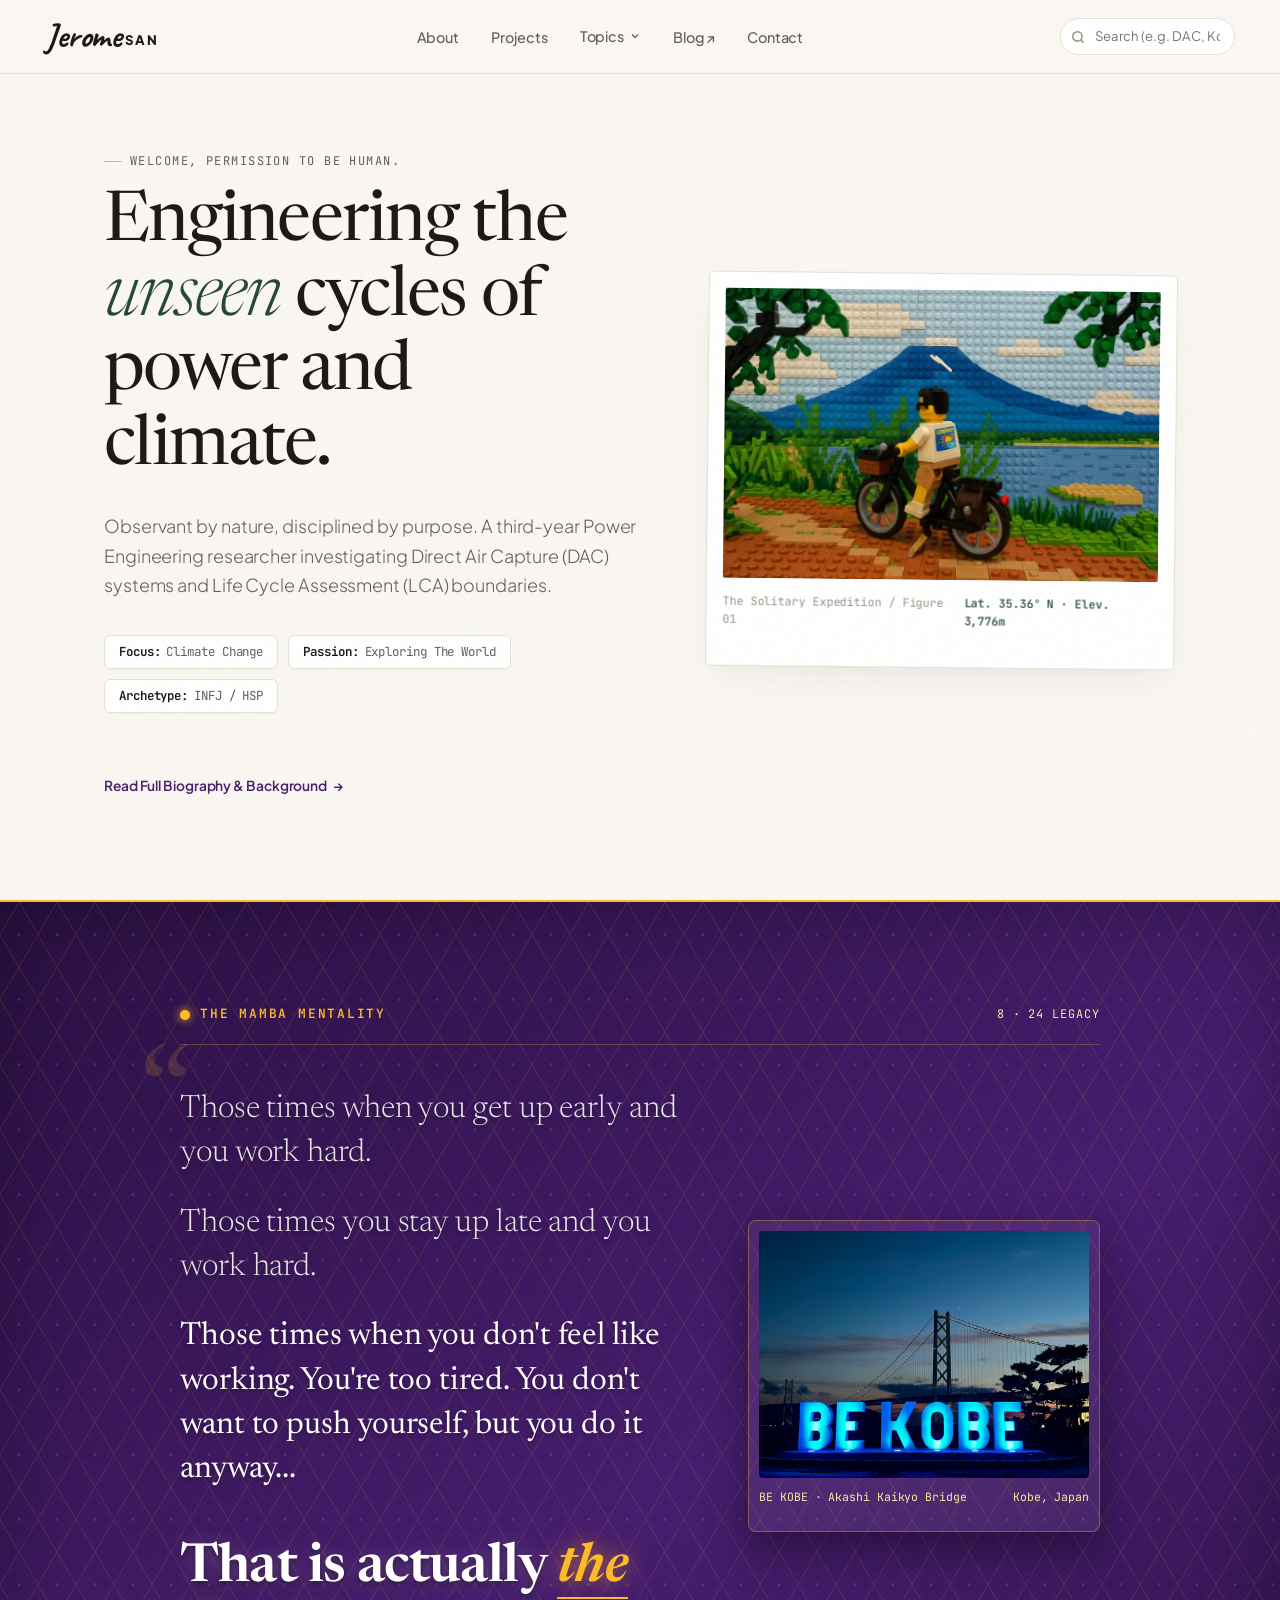
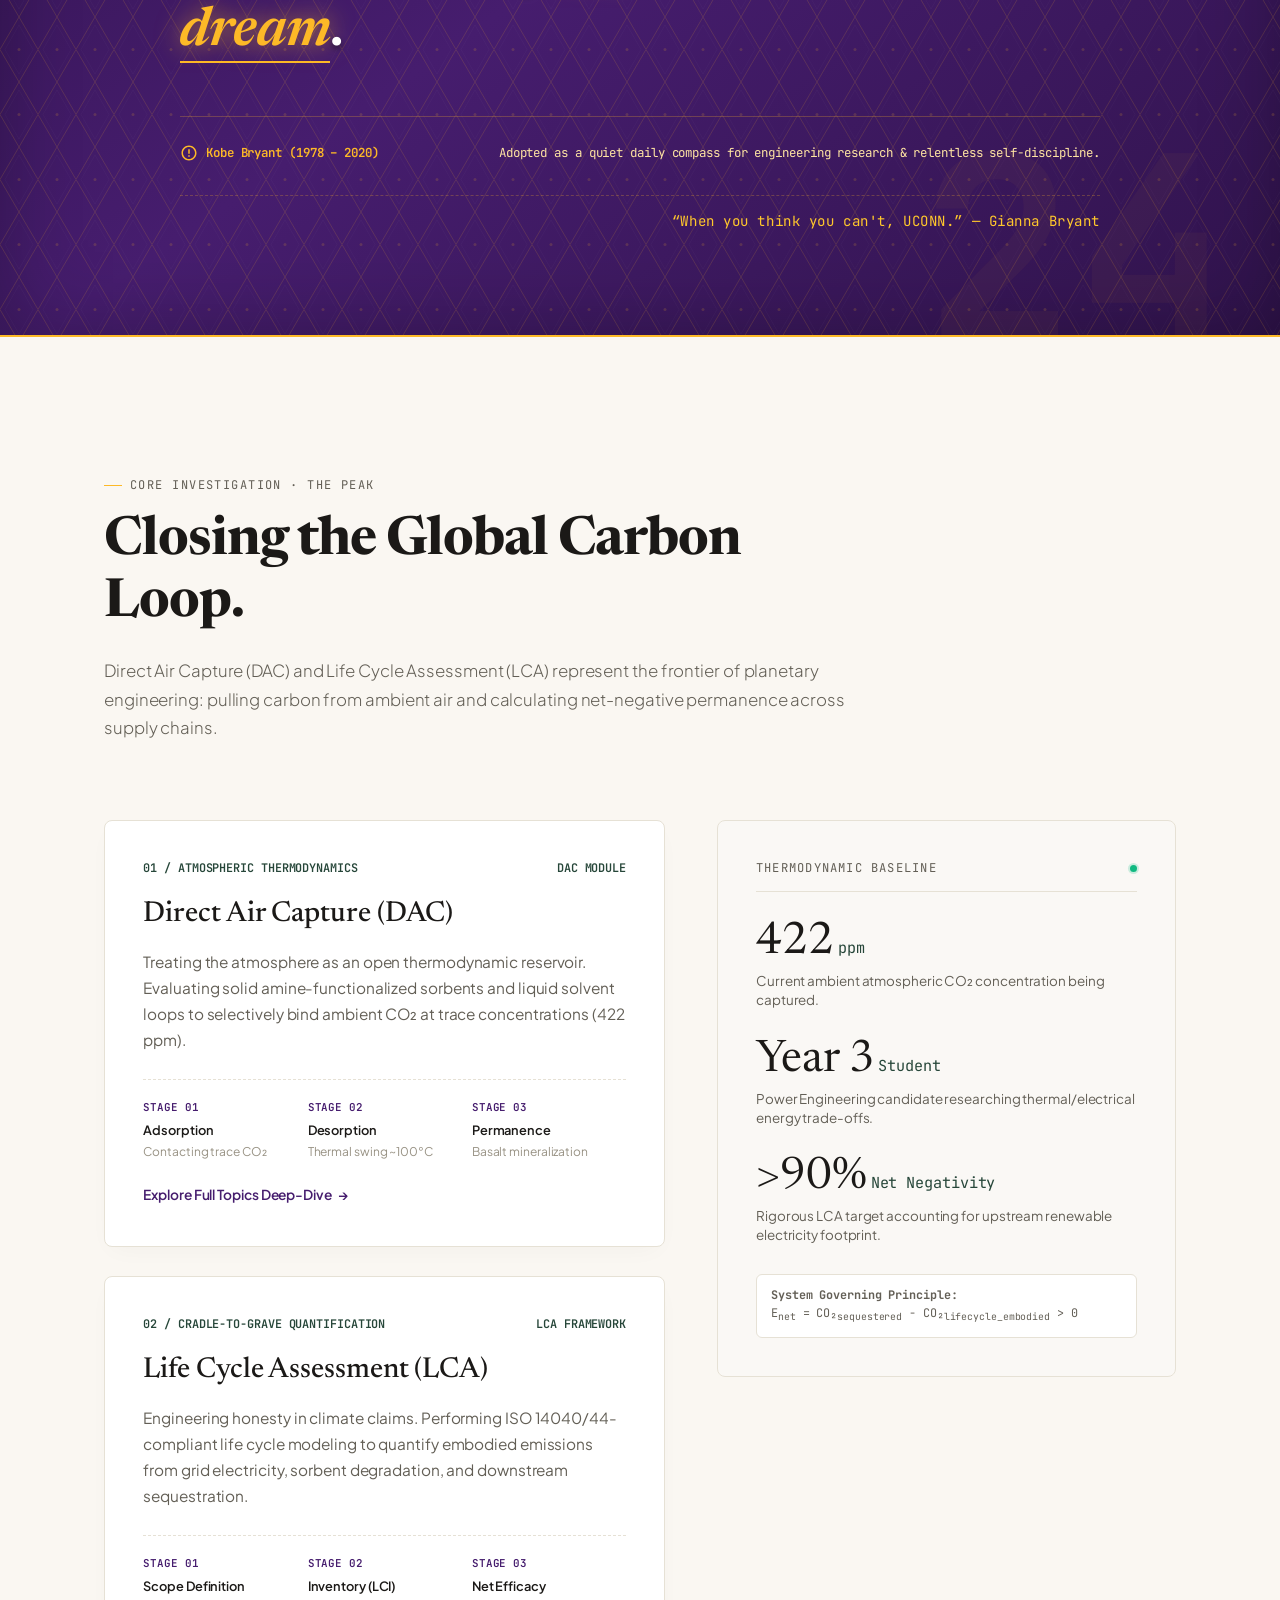
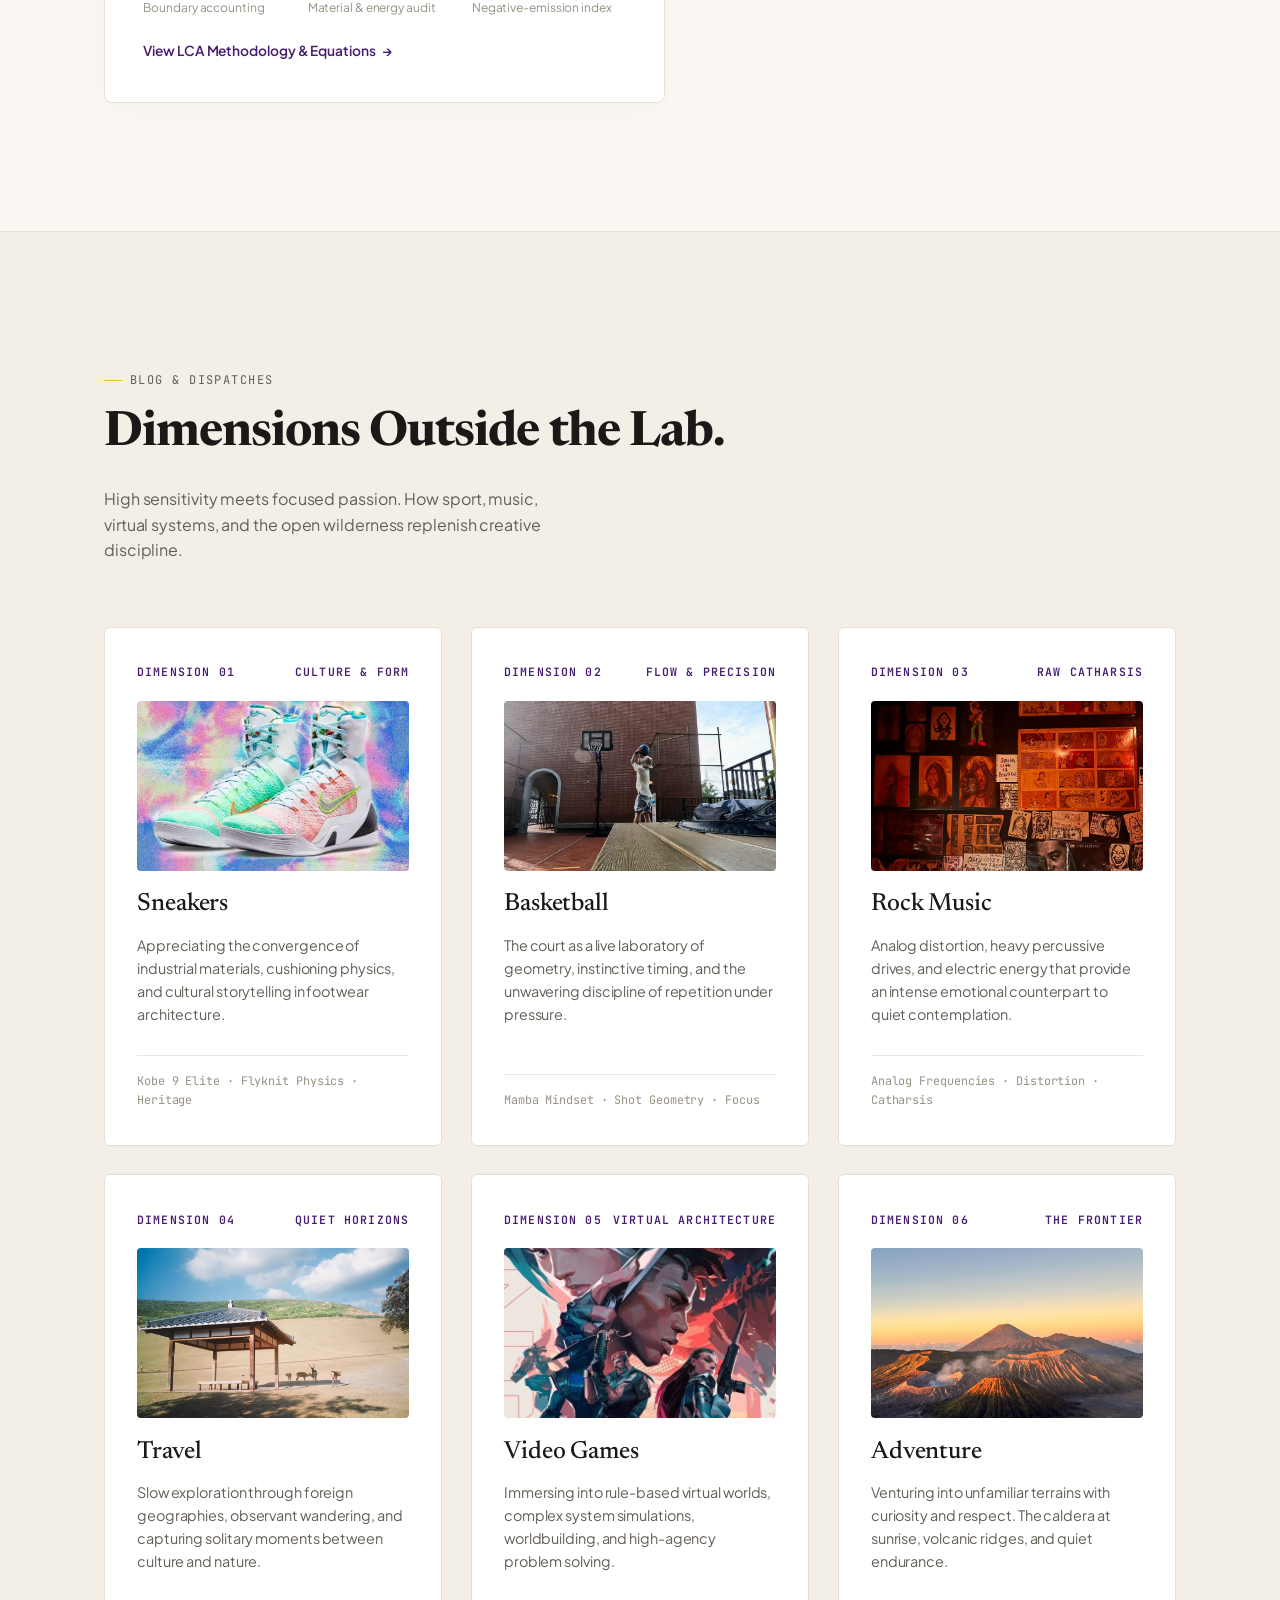
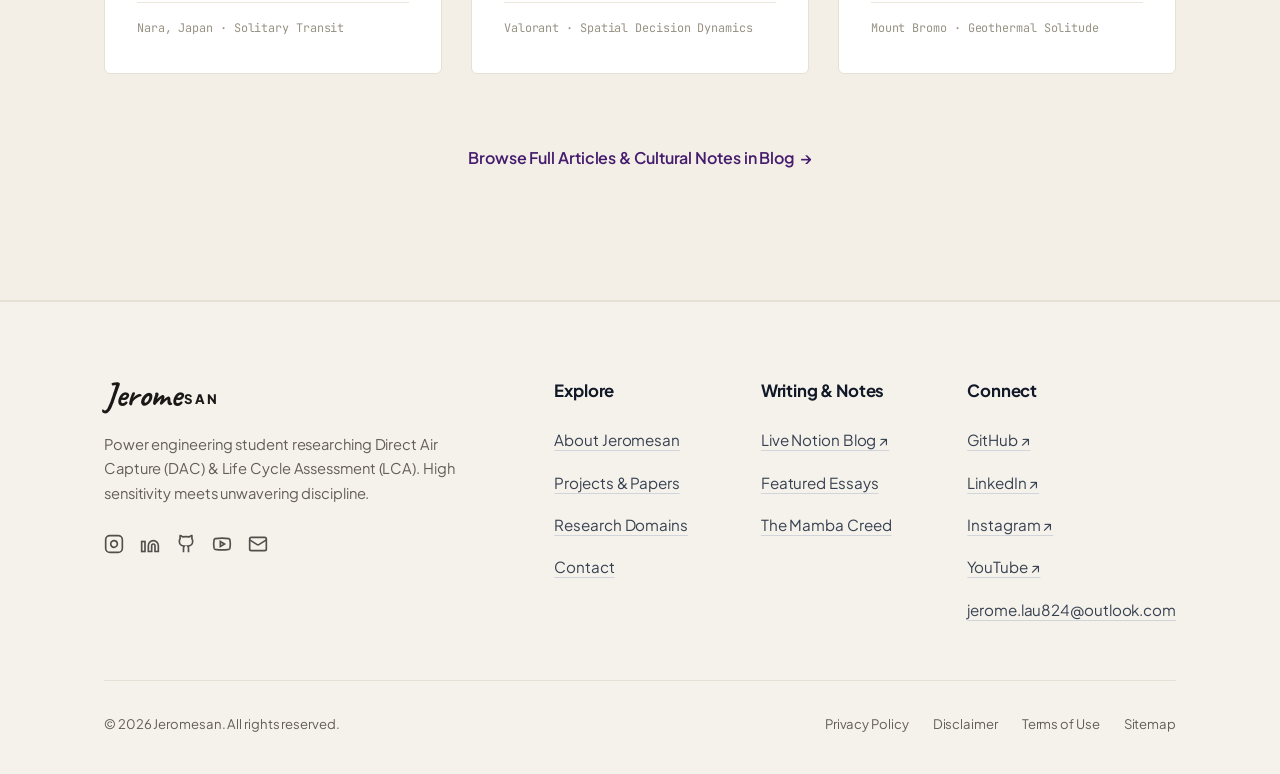
==== index.html @ 23a9925e "feat: redesign contact page with Bromo photo, yellow send button, official social icons, and topics " ====
<!doctype html>
<html lang="en">
<head>
  <meta charset="utf-8">
  <meta name="viewport" content="width=device-width, initial-scale=1, viewport-fit=cover">
  <title>Jeromesan · Engineering, Mindset & Horizons</title>
  <meta name="description" content="Personal monograph of Jeromesan: 3rd Power Engineering student researching Direct Air Capture (DAC) and Life Cycle Assessment (LCA). INFJ / HSP.">
  
  <!-- Typography: Newsreader (Editorial Serif), Plus Jakarta Sans, JetBrains Mono, and Caveat (Handwritten Signature) -->
  <link rel="preconnect" href="https://fonts.googleapis.com">
  <link rel="preconnect" href="https://fonts.gstatic.com" crossorigin>
  <link href="https://fonts.googleapis.com/css2?family=Caveat:wght@600;700&family=JetBrains+Mono:wght@400;500;600&family=Newsreader:ital,opsz,wght@0,6..72,300..700;1,6..72,300..500&family=Plus+Jakarta+Sans:wght@300;400;500;600;700&display=swap" rel="stylesheet">
  
  <link rel="stylesheet" href="scrollcraft.css?v=3">
  
  <style>
    :root {
      --sc-canvas: #FAF7F2;
      --sc-surface: #FFFFFF;
      --sc-surface-alt: #F3EFE6;
      --sc-surface-card: #FAF8F5;
      --sc-footer-bg: #F5F2EB;
      --sc-ink: #1B1917;
      --sc-ink-soft: #635F56;
      --sc-ink-faint: #989284;
      --sc-line: #E6E1D5;
      --sc-line-light: #ECE7DC;
      
      --sc-accent: #264639;       /* Deep evergreen (Clean energy & DAC) */
      --sc-accent-fuji: #274D6E;  /* Alpine indigo */
      
      /* Lakers & Mamba Palette */
      --lakers-purple-deep: #2A1042;
      --lakers-purple: #461D6E;
      --lakers-purple-light: #5A278C;
      --lakers-gold: #FDB927;
      --lakers-gold-bright: #FFC72C;
      --lakers-gold-soft: #FFE5A3;
      
      --sc-font-display: "Newsreader", Georgia, serif;
      --sc-font-text: "Plus Jakarta Sans", -apple-system, BlinkMacSystemFont, "Segoe UI", sans-serif;
      --sc-font-mono: "JetBrains Mono", monospace;
      --sc-font-sig: "Caveat", cursive;
    }

    * {
      box-sizing: border-box;
      margin: 0;
      padding: 0;
    }

    html {
      scroll-behavior: smooth;
    }

    body {
      background-color: var(--sc-canvas);
      color: var(--sc-ink);
      font-family: var(--sc-font-text);
      -webkit-font-smoothing: antialiased;
      line-height: 1.6;
      overflow-x: hidden;
    }

    ::selection {
      background-color: #EBD6CA;
      color: var(--sc-ink);
    }

    /* Grain Overlay */
    .editorial-grain {
      position: fixed;
      inset: 0;
      pointer-events: none;
      z-index: 99;
      opacity: 0.025;
      background-image: url("data:image/svg+xml,%3Csvg viewBox='0 0 200 200' xmlns='http://www.w3.org/2000/svg'%3E%3Cfilter id='noiseFilter'%3E%3CfeTurbulence type='fractalNoise' baseFrequency='0.8' numOctaves='3' stitchTiles='stitch'/%3E%3C/filter%3E%3Crect width='100%25' height='100%25' filter='url(%23noiseFilter)'/%3E%3C/svg%3E");
    }

    /* Progress indicator */
    [data-sc-progress] {
      position: fixed;
      top: 0;
      left: 0;
      height: 3px;
      background: var(--lakers-gold);
      z-index: 1000;
      width: 0%;
      transition: width 0.05s ease-out;
    }

    /* =========================================================================
       TOP NAVIGATION BAR
       - Left: Handwritten Signature Brand Mark -> Jumps to index.html (Home)
       - Center: Links to SUBPAGES (About, Topics, Blog, Connect)
       - Right: Search Box + Direct Connect Button
       ========================================================================= */
    .site-nav {
      position: fixed;
      top: 0;
      left: 0;
      right: 0;
      height: 74px;
      display: flex;
      align-items: center;
      justify-content: space-between;
      padding: 0 clamp(1.2rem, 3.5vw, 3.5rem);
      z-index: 900;
      backdrop-filter: blur(14px);
      -webkit-backdrop-filter: blur(14px);
      background: rgba(250, 247, 242, 0.90);
      border-bottom: 1px solid var(--sc-line);
      gap: 1.5rem;
    }

    /* Signature Style Brand Logo (Mel Robbins Inspired) */
    .brand-signature-mark {
      display: flex;
      align-items: baseline;
      gap: 4px;
      text-decoration: none;
      color: var(--sc-ink);
      transition: opacity 0.2s ease;
      flex-shrink: 0;
    }

    .brand-signature-mark:hover {
      opacity: 0.8;
    }

    .sig-script {
      font-family: var(--sc-font-sig);
      font-size: 2.15rem;
      font-weight: 700;
      line-height: 1;
      color: var(--sc-ink);
    }

    .sig-sans {
      font-family: var(--sc-font-text);
      font-size: 0.82rem;
      font-weight: 800;
      letter-spacing: 0.16em;
      color: var(--sc-ink);
      text-transform: uppercase;
      position: relative;
      top: -2px;
    }

    .nav-center-menu {
      display: flex;
      align-items: center;
      gap: clamp(1.2rem, 2.2vw, 2.5rem);
      list-style: none;
    }

    .nav-link {
      font-size: 0.9rem;
      font-weight: 500;
      color: var(--sc-ink-soft);
      text-decoration: none;
      position: relative;
      padding: 6px 2px;
      transition: color 0.2s ease;
    }

    .nav-link:hover,
    .nav-link.active {
      color: var(--sc-ink);
    }

    .nav-link::after {
      content: "";
      position: absolute;
      bottom: 0;
      left: 0;
      width: 0;
      height: 2px;
      background: var(--lakers-gold);
      transition: width 0.25s ease;
    }

    .nav-link:hover::after,
    .nav-link.active::after {
      width: 100%;
    }

    .nav-right-tools {
      display: flex;
      align-items: center;
      gap: 14px;
      flex-shrink: 0;
    }

    /* Search Box in Navbar */
    .nav-search-wrap {
      position: relative;
      display: flex;
      align-items: center;
    }

    .nav-search-input {
      background: var(--sc-surface);
      border: 1px solid var(--sc-line);
      border-radius: 99px;
      padding: 7px 14px 7px 34px;
      font-size: 0.82rem;
      color: var(--sc-ink);
      font-family: inherit;
      outline: none;
      width: 175px;
      transition: all 0.25s ease;
    }

    .nav-search-input:focus {
      width: 230px;
      border-color: var(--lakers-purple);
      box-shadow: 0 0 0 3px rgba(70, 29, 110, 0.08);
    }

    .nav-search-icon {
      position: absolute;
      left: 11px;
      width: 14px;
      height: 14px;
      color: var(--sc-ink-faint);
      pointer-events: none;
    }

    .nav-cta-btn {
      font-size: 0.82rem;
      font-weight: 600;
      color: var(--lakers-purple);
      text-decoration: none;
      padding: 7px 18px;
      background: rgba(70, 29, 110, 0.06);
      border: 1px solid rgba(70, 29, 110, 0.2);
      border-radius: 99px;
      transition: all 0.2s ease;
    }

    .nav-cta-btn:hover {
      background: var(--lakers-purple);
      color: var(--lakers-gold);
    }

    /* General Layout */
    .container {
      max-width: 1200px;
      margin: 0 auto;
      padding: 0 clamp(1.5rem, 5vw, 4rem);
    }

    .editorial-kicker {
      font-family: var(--sc-font-mono);
      font-size: 0.75rem;
      text-transform: uppercase;
      letter-spacing: 0.12em;
      color: var(--sc-ink-soft);
      margin-bottom: 1rem;
      display: inline-flex;
      align-items: center;
      gap: 8px;
    }

    .editorial-kicker::before {
      content: "";
      width: 18px;
      height: 1px;
      background: var(--lakers-gold);
    }

    /* =========================================================================
       ACT 1: HERO
       ========================================================================= */
    .hero-section {
      min-height: 100vh;
      padding-top: 130px;
      padding-bottom: 90px;
      display: flex;
      flex-direction: column;
      justify-content: center;
      position: relative;
      background: var(--sc-canvas);
    }

    .hero-grid {
      display: grid;
      grid-template-columns: 1.15fr 1fr;
      gap: clamp(2rem, 5vw, 5rem);
      align-items: center;
    }

    .hero-title {
      font-family: var(--sc-font-display);
      font-size: clamp(2.8rem, 5.4vw, 4.8rem);
      line-height: 1.08;
      font-weight: 400;
      color: var(--sc-ink);
      letter-spacing: -0.025em;
      margin-bottom: 1.6rem;
    }

    .hero-title em {
      font-style: italic;
      color: var(--sc-accent);
      font-weight: 300;
    }

    .hero-lead {
      font-size: clamp(1.05rem, 1.4vw, 1.25rem);
      color: var(--sc-ink-soft);
      font-weight: 300;
      line-height: 1.65;
      max-width: 540px;
      margin-bottom: 2.2rem;
    }

    .hero-badges {
      display: flex;
      flex-wrap: wrap;
      gap: 10px;
      margin-bottom: 2.5rem;
    }

    .hero-badge {
      display: inline-flex;
      align-items: center;
      gap: 6px;
      padding: 6px 14px;
      background: var(--sc-surface);
      border: 1px solid var(--sc-line);
      border-radius: 6px;
      font-family: var(--sc-font-mono);
      font-size: 0.78rem;
      color: var(--sc-ink-soft);
      box-shadow: 0 1px 3px rgba(0,0,0,0.03);
    }

    .hero-badge b {
      color: var(--sc-ink);
      font-weight: 600;
    }

    /* Lego Visual Frame */
    .hero-visual-frame {
      position: relative;
      background: var(--sc-surface);
      padding: 16px 16px 36px 16px;
      border-radius: 4px;
      border: 1px solid var(--sc-line);
      box-shadow: 0 16px 38px -12px rgba(40, 36, 30, 0.08), 0 3px 8px rgba(0,0,0,0.02);
      transform: rotate(0.6deg);
      transition: transform 0.4s cubic-bezier(0.16, 1, 0.3, 1);
    }

    .hero-visual-frame:hover {
      transform: rotate(0deg) scale(1.01);
    }

    .hero-image-wrap {
      position: relative;
      overflow: hidden;
      border-radius: 2px;
      aspect-ratio: 3/2;
      background: var(--sc-surface-alt);
    }

    .hero-image-wrap img {
      width: 100%;
      height: 100%;
      object-fit: cover;
      display: block;
      transition: transform 0.6s cubic-bezier(0.16, 1, 0.3, 1);
    }

    .hero-caption {
      margin-top: 14px;
      display: flex;
      justify-content: space-between;
      align-items: center;
      font-family: var(--sc-font-mono);
      font-size: 0.72rem;
      color: var(--sc-ink-faint);
    }

    .hero-caption span:last-child {
      color: var(--sc-accent);
      font-weight: 500;
    }

    /* =========================================================================
       ACT 2: THE CREED (LAKERS PURPLE & GOLD + MAMBA SNAKE SCALES)
       ========================================================================= */
    .creed-act {
      position: relative;
      background: linear-gradient(145deg, #2A1042 0%, #461D6E 55%, #30134C 100%);
      color: #FFFFFF;
      padding: clamp(5.5rem, 8vw, 8rem) 0;
      border-top: 2px solid var(--lakers-gold);
      border-bottom: 2px solid var(--lakers-gold);
      overflow: hidden;
      box-shadow: inset 0 0 80px rgba(0, 0, 0, 0.25);
    }

    .mamba-scales-overlay {
      position: absolute;
      inset: 0;
      pointer-events: none;
      z-index: 1;
      opacity: 0.16;
      background-size: 38px 65px;
      background-image: url("data:image/svg+xml,%3Csvg xmlns='http://www.w3.org/2000/svg' width='38' height='65' viewBox='0 0 38 65'%3E%3Cpath d='M19 0 L38 32.5 L19 65 L0 32.5 Z' fill='none' stroke='%23FDB927' stroke-width='0.9'/%3E%3Cpath d='M19 8 L33 32.5 L19 57 L5 32.5 Z' fill='none' stroke='%23FFFFFF' stroke-width='0.4' stroke-opacity='0.4'/%3E%3Ccircle cx='19' cy='32.5' r='1.5' fill='%23FDB927'/%3E%3C/svg%3E");
    }

    .mamba-watermark {
      position: absolute;
      right: 4%;
      bottom: -4%;
      font-family: var(--sc-font-mono);
      font-weight: 700;
      font-size: clamp(8rem, 20vw, 18rem);
      line-height: 1;
      color: rgba(253, 185, 39, 0.04);
      user-select: none;
      pointer-events: none;
      z-index: 1;
    }

    .creed-stage-inner {
      position: relative;
      z-index: 2;
      max-width: 920px;
      margin: 0 auto;
    }

    .creed-header-bar {
      display: flex;
      justify-content: space-between;
      align-items: center;
      margin-bottom: 2.6rem;
      padding-bottom: 1.2rem;
      border-bottom: 1px solid rgba(253, 185, 39, 0.25);
    }

    .creed-badge-lakers {
      display: inline-flex;
      align-items: center;
      gap: 10px;
      font-family: var(--sc-font-mono);
      font-size: 0.8rem;
      font-weight: 600;
      color: var(--lakers-gold);
      letter-spacing: 0.14em;
      text-transform: uppercase;
    }

    .creed-badge-lakers::before {
      content: "";
      width: 10px;
      height: 10px;
      border-radius: 50%;
      background: var(--lakers-gold);
      box-shadow: 0 0 10px var(--lakers-gold);
    }

    .creed-mamba-spec {
      font-family: var(--sc-font-mono);
      font-size: 0.74rem;
      color: var(--lakers-gold-soft);
      letter-spacing: 0.08em;
    }

    .creed-quote-box {
      display: flex;
      flex-direction: column;
      gap: 1.6rem;
      position: relative;
    }

    .creed-quote-box::before {
      content: "“";
      position: absolute;
      top: -45px;
      left: -40px;
      font-family: var(--sc-font-display);
      font-size: 8rem;
      line-height: 1;
      color: rgba(253, 185, 39, 0.15);
      pointer-events: none;
    }

    .creed-text-line {
      font-family: var(--sc-font-display);
      font-size: clamp(1.4rem, 2.5vw, 2.2rem);
      line-height: 1.38;
      font-weight: 300;
      color: rgba(255, 255, 255, 0.88);
      text-shadow: 0 2px 4px rgba(0, 0, 0, 0.3);
      position: relative;
    }

    .creed-text-line.emphasis {
      color: #FFFFFF;
      font-weight: 400;
    }

    .creed-text-line.punchline-gold {
      font-size: clamp(2.2rem, 4.2vw, 3.6rem);
      font-weight: 600;
      color: #FFFFFF;
      margin-top: 1.2rem;
      letter-spacing: -0.015em;
      line-height: 1.2;
      text-shadow: 0 0 20px rgba(255, 255, 255, 0.2), 0 3px 6px rgba(0,0,0,0.5);
    }

    .creed-text-line.punchline-gold em {
      font-style: italic;
      color: var(--lakers-gold);
      border-bottom: 2px solid var(--lakers-gold);
      padding-bottom: 2px;
      text-shadow: 0 0 24px rgba(253, 185, 39, 0.6);
    }

    .creed-footer-tribute {
      margin-top: 3.2rem;
      padding-top: 1.6rem;
      border-top: 1px solid rgba(253, 185, 39, 0.25);
      display: flex;
      justify-content: space-between;
      flex-wrap: wrap;
      align-items: center;
      gap: 1rem;
      font-family: var(--sc-font-mono);
      font-size: 0.78rem;
    }

    .tribute-author {
      color: var(--lakers-gold);
      font-weight: 600;
      display: flex;
      align-items: center;
      gap: 8px;
    }

    .tribute-subtext {
      color: var(--lakers-gold-soft);
      font-weight: 400;
    }

    /* =========================================================================
       ACT 3: THE PEAK · TOPICS (Direct Air Capture & Life Cycle Assessment)
       ========================================================================= */
    .peak-section {
      padding: clamp(6rem, 10vw, 9.5rem) 0;
      background: var(--sc-canvas);
      position: relative;
    }

    .peak-header {
      max-width: 780px;
      margin-bottom: clamp(3.5rem, 6vw, 5.5rem);
    }

    .peak-title {
      font-family: var(--sc-font-display);
      font-size: clamp(2.4rem, 4.2vw, 3.6rem);
      line-height: 1.15;
      letter-spacing: -0.02em;
      margin-bottom: 1.4rem;
      color: var(--sc-ink);
    }

    .peak-desc {
      font-size: clamp(1.05rem, 1.3vw, 1.2rem);
      color: var(--sc-ink-soft);
      font-weight: 300;
      line-height: 1.7;
    }

    .peak-grid {
      display: grid;
      grid-template-columns: 1.1fr 0.9fr;
      gap: clamp(2rem, 4vw, 3.5rem);
      align-items: start;
    }

    .card-deck {
      display: flex;
      flex-direction: column;
      gap: 1.8rem;
    }

    .engineering-card {
      background: var(--sc-surface);
      border: 1px solid var(--sc-line);
      border-radius: 8px;
      padding: clamp(1.8rem, 3vw, 2.6rem);
      position: relative;
      box-shadow: 0 8px 24px -8px rgba(35, 30, 20, 0.04);
      transition: border-color 0.3s ease, box-shadow 0.3s ease;
    }

    .engineering-card:hover {
      border-color: var(--sc-accent);
      box-shadow: 0 14px 34px -8px rgba(38, 70, 57, 0.08);
    }

    .card-meta-bar {
      display: flex;
      justify-content: space-between;
      align-items: center;
      margin-bottom: 1.2rem;
      font-family: var(--sc-font-mono);
      font-size: 0.74rem;
      color: var(--sc-accent);
      font-weight: 600;
    }

    .card-title {
      font-family: var(--sc-font-display);
      font-size: 1.8rem;
      font-weight: 500;
      color: var(--sc-ink);
      line-height: 1.25;
      margin-bottom: 1rem;
    }

    .card-body {
      font-size: 0.96rem;
      color: var(--sc-ink-soft);
      line-height: 1.7;
      margin-bottom: 1.6rem;
    }

    .flow-steps {
      display: grid;
      grid-template-columns: repeat(3, 1fr);
      gap: 10px;
      padding-top: 1.2rem;
      border-top: 1px dashed var(--sc-line);
    }

    .flow-step-item {
      font-size: 0.8rem;
    }

    .flow-step-num {
      font-family: var(--sc-font-mono);
      font-size: 0.68rem;
      color: var(--lakers-purple);
      font-weight: 600;
      display: block;
      margin-bottom: 3px;
    }

    .flow-step-name {
      font-weight: 600;
      color: var(--sc-ink);
    }

    /* Telemetry Sidebar */
    .telemetry-sidebar {
      background: var(--sc-surface-card);
      border: 1px solid var(--sc-line);
      border-radius: 8px;
      padding: clamp(1.8rem, 3vw, 2.6rem);
      position: sticky;
      top: 110px;
    }

    .telemetry-title {
      font-family: var(--sc-font-mono);
      font-size: 0.76rem;
      text-transform: uppercase;
      letter-spacing: 0.1em;
      color: var(--sc-ink-soft);
      margin-bottom: 1.8rem;
      padding-bottom: 0.8rem;
      border-bottom: 1px solid var(--sc-line);
      display: flex;
      justify-content: space-between;
      align-items: center;
    }

    .telemetry-live-dot {
      display: inline-block;
      width: 7px;
      height: 7px;
      background: #10B981;
      border-radius: 50%;
      box-shadow: 0 0 0 2px rgba(16, 185, 129, 0.2);
    }

    .stat-row {
      margin-bottom: 1.8rem;
    }

    .stat-val {
      font-family: var(--sc-font-display);
      font-size: 2.8rem;
      line-height: 1;
      color: var(--sc-ink);
      font-weight: 400;
      margin-bottom: 0.4rem;
    }

    .stat-val small {
      font-family: var(--sc-font-mono);
      font-size: 0.95rem;
      color: var(--sc-accent);
      margin-left: 4px;
    }

    .stat-label {
      font-size: 0.84rem;
      color: var(--sc-ink-soft);
      line-height: 1.4;
    }

    .stat-formula-pill {
      margin-top: 1.6rem;
      padding: 12px 14px;
      background: var(--sc-surface);
      border: 1px solid var(--sc-line);
      border-radius: 6px;
      font-family: var(--sc-font-mono);
      font-size: 0.74rem;
      color: var(--sc-ink-soft);
      line-height: 1.5;
    }

    .view-subpage-btn {
      display: inline-flex;
      align-items: center;
      gap: 6px;
      margin-top: 1.4rem;
      font-size: 0.86rem;
      font-weight: 600;
      color: var(--lakers-purple);
      text-decoration: none;
      transition: gap 0.2s ease;
    }

    .view-subpage-btn:hover {
      gap: 10px;
    }

    /* =========================================================================
       ACT 4: BLOG & DIMENSIONS
       ========================================================================= */
    .spectrum-section {
      padding: clamp(6rem, 10vw, 8.5rem) 0;
      background: var(--sc-surface-alt);
      border-top: 1px solid var(--sc-line);
      border-bottom: 1px solid var(--sc-line);
    }

    .spectrum-header {
      display: flex;
      justify-content: space-between;
      align-items: flex-end;
      margin-bottom: clamp(3rem, 5vw, 4.5rem);
      flex-wrap: wrap;
      gap: 1.5rem;
    }

    .spectrum-title {
      font-family: var(--sc-font-display);
      font-size: clamp(2.2rem, 3.8vw, 3.2rem);
      line-height: 1.15;
      letter-spacing: -0.02em;
    }

    .spectrum-sub {
      font-size: 1rem;
      color: var(--sc-ink-soft);
      max-width: 440px;
    }

    .spectrum-grid {
      display: grid;
      grid-template-columns: repeat(auto-fit, minmax(320px, 1fr));
      gap: 1.8rem;
    }

    .spectrum-item {
      background: var(--sc-surface);
      border: 1px solid var(--sc-line);
      border-radius: 6px;
      padding: 2.2rem 2rem;
      display: flex;
      flex-direction: column;
      justify-content: space-between;
      transition: transform 0.3s ease, border-color 0.3s ease, box-shadow 0.3s ease;
      min-height: 240px;
    }

    .spectrum-item:hover {
      transform: translateY(-4px);
      border-color: var(--lakers-purple);
      box-shadow: 0 12px 28px -6px rgba(70, 29, 110, 0.08);
    }

    .spectrum-icon-tag {
      font-family: var(--sc-font-mono);
      font-size: 0.72rem;
      text-transform: uppercase;
      letter-spacing: 0.1em;
      color: var(--lakers-purple);
      font-weight: 600;
      margin-bottom: 1.2rem;
      display: flex;
      justify-content: space-between;
      align-items: center;
    }

    .spectrum-item-title {
      font-family: var(--sc-font-display);
      font-size: 1.55rem;
      font-weight: 500;
      color: var(--sc-ink);
      line-height: 1.25;
      margin-bottom: 0.8rem;
    }

    .spectrum-item-desc {
      font-size: 0.9rem;
      color: var(--sc-ink-soft);
      line-height: 1.6;
    }

    .spectrum-item-footer {
      margin-top: 1.8rem;
      padding-top: 1rem;
      border-top: 1px solid var(--sc-line-light);
      font-family: var(--sc-font-mono);
      font-size: 0.74rem;
      color: var(--sc-ink-faint);
    }

    /* =========================================================================
       EDITORIAL FOOTER: Brand on Left, 3 Columns on Right
       ========================================================================= */
    .site-footer {
      background: var(--sc-footer-bg);
      border-top: 1px solid var(--sc-line);
      padding: clamp(4rem, 6vw, 5.5rem) 0 2.5rem 0;
      color: var(--sc-ink);
    }

    .footer-main-row {
      display: grid;
      grid-template-columns: 1.15fr 1.85fr;
      gap: clamp(2.5rem, 5vw, 5rem);
      align-items: start;
      margin-bottom: 3.5rem;
    }

    .footer-brand-side {
      max-width: 360px;
    }

    .footer-bio {
      margin-top: 1.2rem;
      font-size: 0.92rem;
      color: var(--sc-ink-soft);
      line-height: 1.65;
    }

    .footer-social-row {
      display: flex;
      align-items: center;
      gap: 16px;
      margin-top: 1.8rem;
    }

    .footer-social-btn {
      color: var(--sc-ink);
      opacity: 0.75;
      transition: all 0.2s ease;
      display: inline-flex;
      align-items: center;
      justify-content: center;
    }

    .footer-social-btn:hover {
      opacity: 1;
      transform: translateY(-2px);
      color: var(--lakers-purple);
    }

    /* Right Side 3 Columns */
    .footer-nav-three-cols {
      display: grid;
      grid-template-columns: repeat(3, 1fr);
      gap: clamp(1.5rem, 3vw, 2.8rem);
    }

    .footer-col-heading {
      font-family: var(--sc-font-text);
      font-size: 1.05rem;
      font-weight: 700;
      color: #111827;
      margin-bottom: 1.25rem;
      letter-spacing: -0.01em;
    }

    .footer-col-links {
      list-style: none !important;
      list-style-type: none !important;
      padding: 0 !important;
      margin: 0 !important;
      display: flex;
      flex-direction: column;
      gap: 0.85rem;
    }

    .footer-col-links li {
      list-style: none !important;
      list-style-type: none !important;
      padding: 0 !important;
      margin: 0 !important;
    }

    .footer-text-link {
      font-family: var(--sc-font-text);
      font-size: 0.95rem;
      color: #374151;
      text-decoration: underline;
      text-underline-offset: 4px;
      text-decoration-color: #D1D5DB;
      transition: all 0.2s ease;
      display: inline-block;
    }

    .footer-text-link:hover {
      color: #111827;
      text-decoration-color: #111827;
    }

    /* Bottom Copyright & Legal Strip */
    .footer-bottom-strip {
      border-top: 1px solid var(--sc-line);
      padding-top: 2rem;
      display: flex;
      justify-content: space-between;
      align-items: center;
      flex-wrap: wrap;
      gap: 1rem;
      font-size: 0.82rem;
      color: var(--sc-ink-soft);
    }

    .footer-legal-menu {
      display: flex;
      gap: 1.5rem;
      flex-wrap: wrap;
    }

    .footer-legal-menu a {
      color: var(--sc-ink-soft);
      text-decoration: none;
      transition: color 0.2s ease;
    }

    .footer-legal-menu a:hover {
      color: var(--sc-ink);
      text-decoration: underline;
    }

    /* Responsive */
    @media (max-width: 960px) {
      .nav-center-menu {
        display: none;
      }
      .footer-main-row {
        grid-template-columns: 1fr;
        gap: 3rem;
      }
      .footer-brand-side {
        max-width: none;
      }
    }

    @media (max-width: 640px) {
      .footer-nav-three-cols {
        grid-template-columns: 1fr;
        gap: 2.2rem;
      }
      .hero-grid {
        grid-template-columns: 1fr;
      }
      .peak-grid {
        grid-template-columns: 1fr;
      }
      .telemetry-sidebar {
        position: static;
      }
      .flow-steps {
        grid-template-columns: 1fr;
      }
    }
  </style>
</head>
<body>

  <!-- Editorial Grain -->
  <div class="editorial-grain" aria-hidden="true"></div>

  <!-- Progress Bar -->
  <span data-sc-progress></span>

  <!-- ===================================================================
       TOP NAVIGATION BAR
       - Left: Handwritten Signature Brand Mark -> index.html
       - Center: Subpage Links (About, Topics, Blog, Connect)
       - Right: Live Search Box + Direct Connect Button
       =================================================================== -->
  <header>
    <nav class="site-nav">
      <!-- Left: Signature style logo -> Jumps to Home index.html -->
      <a href="index.html" class="brand-signature-mark" title="Return to Homepage">
        <span class="sig-script">Jerome</span>
        <span class="sig-sans">SAN</span>
      </a>

      <!-- Center: SUBPAGE NAV LINKS -->
      <ul class="nav-center-menu">
        <li><a href="about.html" class="nav-link">About</a></li>
        <li><a href="projects.html" class="nav-link">Projects</a></li>
        
        <!-- Topics Dropdown (Image 4 Reference) -->
        <li class="nav-item-dropdown">
          <a href="topics.html" class="nav-link nav-dropdown-trigger">
            <span>Topics</span>
            <svg class="dropdown-chevron" viewBox="0 0 24 24" fill="none" stroke="currentColor"><polyline points="6 9 12 15 18 9"></polyline></svg>
          </a>
          <div class="nav-dropdown-menu">
            <a href="topics.html#topic-01" class="dropdown-item">
              <span>Observations & Systems</span>
              <span class="dropdown-item-num">01</span>
            </a>
            <a href="topics.html#topic-02" class="dropdown-item">
              <span>Psychology & Inner Architecture</span>
              <span class="dropdown-item-num">02</span>
            </a>
            <a href="topics.html#topic-03" class="dropdown-item">
              <span>Personal Growth & Discipline</span>
              <span class="dropdown-item-num">03</span>
            </a>
            <a href="topics.html#topic-04" class="dropdown-item">
              <span>Contemporary Dialogues</span>
              <span class="dropdown-item-num">04</span>
            </a>
            <a href="topics.html#topic-05" class="dropdown-item">
              <span>Book Reflections & Margins</span>
              <span class="dropdown-item-num">05</span>
            </a>
            <div class="dropdown-divider"></div>
            <a href="topics.html" class="dropdown-item dropdown-item-all">
              <span>All Topics</span>
              <span>→</span>
            </a>
          </div>
        </li>

        <li><a href="https://notionnext-website.vercel.app/" target="_blank" rel="noopener noreferrer" class="nav-link" title="Open Notion Blog">Blog ↗</a></li>
        <li><a href="contact.html" class="nav-link">Contact</a></li>
      </ul>

      <!-- Right: Search Box + Mobile Menu Toggle -->
      <div class="nav-right-tools">
        <div class="nav-search-wrap">
          <svg class="nav-search-icon" viewBox="0 0 24 24" fill="none" stroke="currentColor" stroke-width="2.5" stroke-linecap="round" stroke-linejoin="round">
            <circle cx="11" cy="11" r="8"></circle>
            <line x1="21" y1="21" x2="16.65" y2="16.65"></line>
          </svg>
          <input type="text" id="siteSearchInput" class="nav-search-input" placeholder="Search (e.g. DAC, Kobe)..." autocomplete="off">
        </div>
        <button class="mobile-menu-toggle" id="mobileMenuToggle" aria-label="Toggle navigation menu" aria-expanded="false">
          <svg class="hamburger-icon" width="22" height="22" viewBox="0 0 24 24" fill="none" stroke="currentColor" stroke-width="2"><line x1="3" y1="6" x2="21" y2="6"></line><line x1="3" y1="12" x2="21" y2="12"></line><line x1="3" y1="18" x2="21" y2="18"></line></svg>
          <svg class="close-icon" width="22" height="22" viewBox="0 0 24 24" fill="none" stroke="currentColor" stroke-width="2" style="display:none;"><line x1="18" y1="6" x2="6" y2="18"></line><line x1="6" y1="6" x2="18" y2="18"></line></svg>
        </button>
      </div>
    </nav>
    <div class="mobile-nav-drawer" id="mobileNavDrawer" aria-hidden="true">
      <div class="mobile-nav-inner">
        <ul class="mobile-nav-links">
          <li><a href="index.html" class="mobile-nav-link active">Home</a></li>
          <li><a href="about.html" class="mobile-nav-link">About</a></li>
          <li><a href="projects.html" class="mobile-nav-link">Projects</a></li>
          <li><a href="topics.html" class="mobile-nav-link">Topics</a></li>
          <li><a href="https://notionnext-website.vercel.app/" target="_blank" rel="noopener noreferrer" class="mobile-nav-link">Blog ↗</a></li>
          <li><a href="contact.html" class="mobile-nav-link">Contact</a></li>
        </ul>
        <div class="mobile-nav-footer">
          <p class="mobile-nav-tagline">“When you think you can't, UCONN.” — Gianna Bryant</p>
        </div>
      </div>
    </div>
  </header>

  <main>

    <!-- ===================================================================
         ACT 1: ABOUT & HERO · The Observer
         =================================================================== -->
    <section id="hero" class="hero-section">
      <div class="container">
        <div class="hero-grid">
          
          <div class="hero-copy">
            <div class="editorial-kicker">welcome, Permission to Be Human.</div>
            <h1 class="hero-title">
              Engineering the <em>unseen</em> cycles of power and climate.
            </h1>
            <p class="hero-lead">
              Observant by nature, disciplined by purpose. A third-year Power Engineering researcher investigating Direct Air Capture (DAC) systems and Life Cycle Assessment (LCA) boundaries.
            </p>

            <div class="hero-badges">
              <span class="hero-badge"><b>Focus:</b> Climate Change</span>
              <span class="hero-badge"><b>Passion:</b> Exploring The World</span>
              <span class="hero-badge"><b>Archetype:</b> INFJ / HSP</span>
            </div>

            <div>
              <a href="about.html" class="view-subpage-btn">
                <span>Read Full Biography & Background</span>
                <span>→</span>
              </a>
            </div>
          </div>

          <div class="hero-visual-col">
            <figure class="hero-visual-frame" data-sc-tilt="6">
              <div class="hero-image-wrap">
                <img src="assets/jeromesan-hero.jpg" alt="Lego explorer cyclist against Mount Fuji" width="1000" height="667" loading="eager">
              </div>
              <figcaption class="hero-caption">
                <span>The Solitary Expedition / Figure 01</span>
                <span>Lat. 35.36° N · Elev. 3,776m</span>
              </figcaption>
            </figure>
          </div>

        </div>
      </div>
    </section>

    <!-- ===================================================================
         ACT 2: THE CREED · LAKERS PURPLE & GOLD + BLACK MAMBA SNAKE SCALES
         =================================================================== -->
    <section id="the-creed" class="creed-act">
      <div class="mamba-scales-overlay" aria-hidden="true"></div>
      <div class="mamba-watermark" aria-hidden="true">24</div>

      <div class="container">
        <div class="creed-stage-inner">
          
          <div class="creed-header-bar">
            <div class="creed-badge-lakers">
              <span>The Mamba Mentality</span>
            </div>
            <div class="creed-mamba-spec">
              <span>8 · 24 LEGACY</span>
            </div>
          </div>

          <div class="creed-layout-grid" style="display: grid; grid-template-columns: 1.25fr 0.85fr; gap: clamp(2rem, 4vw, 3.5rem); align-items: center;">
            <div class="creed-quote-box">
              <p class="creed-text-line">
                Those times when you get up early and you work hard.
              </p>
              <p class="creed-text-line">
                Those times you stay up late and you work hard.
              </p>
              <p class="creed-text-line emphasis">
                Those times when you don't feel like working. You're too tired. You don't want to push yourself, but you do it anyway...
              </p>
              <p class="creed-text-line punchline-gold">
                That is actually <em>the dream</em>.
              </p>
            </div>

            <!-- Authentic Photo: Be Kobe at Twilight -->
            <figure style="background: rgba(255,255,255,0.06); border: 1px solid rgba(253, 185, 39, 0.35); border-radius: 8px; padding: 10px 10px 24px 10px; box-shadow: 0 16px 40px rgba(0,0,0,0.4); margin: 0;">
              <div style="border-radius: 4px; overflow: hidden; aspect-ratio: 4/3;">
                <img src="assets/kobe-bekobe.jpg" alt="BE KOBE monument at twilight with Akashi Kaikyo Bridge" style="width: 100%; height: 100%; object-fit: cover; display: block;" loading="lazy">
              </div>
              <figcaption style="margin-top: 10px; font-family: var(--sc-font-mono); font-size: 0.72rem; color: var(--lakers-gold-soft); display: flex; justify-content: space-between;">
                <span>BE KOBE · Akashi Kaikyo Bridge</span>
                <span>Kobe, Japan</span>
              </figcaption>
            </figure>
          </div>

          <footer class="creed-footer-tribute">
            <div class="tribute-author">
              <svg width="18" height="18" viewBox="0 0 24 24" fill="currentColor">
                <path d="M12 2C6.48 2 2 6.48 2 12s4.48 10 10 10 10-4.48 10-10S17.52 2 12 2zm0 18c-4.41 0-8-3.59-8-8s3.59-8 8-8 8 3.59 8 8-3.59 8-8 8zm-1-13h2v6h-2zm0 8h2v2h-2z"/>
              </svg>
              <span>Kobe Bryant (1978 – 2020)</span>
            </div>
            <div class="tribute-subtext">
              Adopted as a quiet daily compass for engineering research & relentless self-discipline.
            </div>
            <div class="tribute-quote-gigi" style="width: 100%; margin-top: 1rem; padding-top: 0.9rem; border-top: 1px dashed rgba(253, 185, 39, 0.25); font-family: var(--sc-font-mono); font-size: 0.88rem; color: var(--lakers-gold-bright); letter-spacing: 0.04em; text-align: right;">
              “When you think you can't, UCONN.” — Gianna Bryant
            </div>
          </footer>

        </div>
      </div>
    </section>

    <!-- ===================================================================
         ACT 3: THE PEAK · TOPICS PREVIEW
         =================================================================== -->
    <section id="research" class="peak-section">
      <div class="container">
        
        <header class="peak-header">
          <div class="editorial-kicker">Core Investigation · The Peak</div>
          <h2 class="peak-title">Closing the Global Carbon Loop.</h2>
          <p class="peak-desc">
            Direct Air Capture (DAC) and Life Cycle Assessment (LCA) represent the frontier of planetary engineering: pulling carbon from ambient air and calculating net-negative permanence across supply chains.
          </p>
        </header>

        <div class="peak-grid">
          
          <div class="card-deck">
            
            <article class="engineering-card">
              <div class="card-meta-bar">
                <span>01 / ATMOSPHERIC THERMODYNAMICS</span>
                <span>DAC MODULE</span>
              </div>
              <h3 class="card-title">Direct Air Capture (DAC)</h3>
              <p class="card-body">
                Treating the atmosphere as an open thermodynamic reservoir. Evaluating solid amine-functionalized sorbents and liquid solvent loops to selectively bind ambient CO₂ at trace concentrations (422 ppm).
              </p>

              <div class="flow-steps">
                <div class="flow-step-item">
                  <span class="flow-step-num">STAGE 01</span>
                  <span class="flow-step-name">Adsorption</span>
                  <div style="font-size:0.75rem; color:var(--sc-ink-faint); margin-top:2px;">Contacting trace CO₂</div>
                </div>
                <div class="flow-step-item">
                  <span class="flow-step-num">STAGE 02</span>
                  <span class="flow-step-name">Desorption</span>
                  <div style="font-size:0.75rem; color:var(--sc-ink-faint); margin-top:2px;">Thermal swing ~100°C</div>
                </div>
                <div class="flow-step-item">
                  <span class="flow-step-num">STAGE 03</span>
                  <span class="flow-step-name">Permanence</span>
                  <div style="font-size:0.75rem; color:var(--sc-ink-faint); margin-top:2px;">Basalt mineralization</div>
                </div>
              </div>

              <a href="topics.html" class="view-subpage-btn">
                <span>Explore Full Topics Deep-Dive</span>
                <span>→</span>
              </a>
            </article>

            <article class="engineering-card">
              <div class="card-meta-bar">
                <span>02 / CRADLE-TO-GRAVE QUANTIFICATION</span>
                <span>LCA FRAMEWORK</span>
              </div>
              <h3 class="card-title">Life Cycle Assessment (LCA)</h3>
              <p class="card-body">
                Engineering honesty in climate claims. Performing ISO 14040/44-compliant life cycle modeling to quantify embodied emissions from grid electricity, sorbent degradation, and downstream sequestration.
              </p>

              <div class="flow-steps">
                <div class="flow-step-item">
                  <span class="flow-step-num">STAGE 01</span>
                  <span class="flow-step-name">Scope Definition</span>
                  <div style="font-size:0.75rem; color:var(--sc-ink-faint); margin-top:2px;">Boundary accounting</div>
                </div>
                <div class="flow-step-item">
                  <span class="flow-step-num">STAGE 02</span>
                  <span class="flow-step-name">Inventory (LCI)</span>
                  <div style="font-size:0.75rem; color:var(--sc-ink-faint); margin-top:2px;">Material & energy audit</div>
                </div>
                <div class="flow-step-item">
                  <span class="flow-step-num">STAGE 03</span>
                  <span class="flow-step-name">Net Efficacy</span>
                  <div style="font-size:0.75rem; color:var(--sc-ink-faint); margin-top:2px;">Negative-emission index</div>
                </div>
              </div>

              <a href="topics.html" class="view-subpage-btn">
                <span>View LCA Methodology & Equations</span>
                <span>→</span>
              </a>
            </article>

          </div>

          <aside class="telemetry-sidebar">
            <div class="telemetry-title">
              <span>Thermodynamic Baseline</span>
              <span class="telemetry-live-dot"></span>
            </div>

            <div class="stat-row">
              <div class="stat-val">422<small>ppm</small></div>
              <div class="stat-label">Current ambient atmospheric CO₂ concentration being captured.</div>
            </div>

            <div class="stat-row">
              <div class="stat-val">Year 3<small>Student</small></div>
              <div class="stat-label">Power Engineering candidate researching thermal/electrical energy trade-offs.</div>
            </div>

            <div class="stat-row">
              <div class="stat-val">&gt;90%<small>Net Negativity</small></div>
              <div class="stat-label">Rigorous LCA target accounting for upstream renewable electricity footprint.</div>
            </div>

            <div class="stat-formula-pill">
              <b>System Governing Principle:</b><br>
              E<sub>net</sub> = CO₂<sub>sequestered</sub> − CO₂<sub>lifecycle_embodied</sub> &gt; 0
            </div>
          </aside>

        </div>

      </div>
    </section>

    <!-- ===================================================================
         ACT 4: BLOG PREVIEW · Curated Frequencies
         =================================================================== -->
    <section id="spectrum" class="spectrum-section">
      <div class="container">
        
        <header class="spectrum-header">
          <div>
            <div class="editorial-kicker">Blog & Dispatches</div>
            <h2 class="spectrum-title">Dimensions Outside the Lab.</h2>
          </div>
          <p class="spectrum-sub">
            High sensitivity meets focused passion. How sport, music, virtual systems, and the open wilderness replenish creative discipline.
          </p>
        </header>

        <div class="spectrum-grid">
          
          <div class="spectrum-item">
            <div>
              <div class="spectrum-icon-tag">
                <span>Dimension 01</span>
                <span>Culture & Form</span>
              </div>
              <div style="border-radius: 4px; overflow: hidden; aspect-ratio: 16/10; margin-bottom: 1.2rem;">
                <img src="assets/hobby-sneaker.jpg" alt="Kobe 9 Elite High-Top Sneakers" style="width: 100%; height: 100%; object-fit: cover;" loading="lazy">
              </div>
              <h3 class="spectrum-item-title">Sneakers</h3>
              <p class="spectrum-item-desc">
                Appreciating the convergence of industrial materials, cushioning physics, and cultural storytelling in footwear architecture.
              </p>
            </div>
            <div class="spectrum-item-footer">Kobe 9 Elite · Flyknit Physics · Heritage</div>
          </div>

          <div class="spectrum-item">
            <div>
              <div class="spectrum-icon-tag">
                <span>Dimension 02</span>
                <span>Flow & Precision</span>
              </div>
              <div style="border-radius: 4px; overflow: hidden; aspect-ratio: 16/10; margin-bottom: 1.2rem;">
                <img src="assets/hobby-basketball.jpg" alt="Jerome Shooting Basketball" style="width: 100%; height: 100%; object-fit: cover;" loading="lazy">
              </div>
              <h3 class="spectrum-item-title">Basketball</h3>
              <p class="spectrum-item-desc">
                The court as a live laboratory of geometry, instinctive timing, and the unwavering discipline of repetition under pressure.
              </p>
            </div>
            <div class="spectrum-item-footer">Mamba Mindset · Shot Geometry · Focus</div>
          </div>

          <div class="spectrum-item">
            <div>
              <div class="spectrum-icon-tag">
                <span>Dimension 03</span>
                <span>Raw Catharsis</span>
              </div>
              <div style="border-radius: 4px; overflow: hidden; aspect-ratio: 16/10; margin-bottom: 1.2rem;">
                <img src="assets/hobby-rockbar.jpg" alt="Rock Bar Music Poster Wall" style="width: 100%; height: 100%; object-fit: cover;" loading="lazy">
              </div>
              <h3 class="spectrum-item-title">Rock Music</h3>
              <p class="spectrum-item-desc">
                Analog distortion, heavy percussive drives, and electric energy that provide an intense emotional counterpart to quiet contemplation.
              </p>
            </div>
            <div class="spectrum-item-footer">Analog Frequencies · Distortion · Catharsis</div>
          </div>

          <div class="spectrum-item">
            <div>
              <div class="spectrum-icon-tag">
                <span>Dimension 04</span>
                <span>Quiet Horizons</span>
              </div>
              <div style="border-radius: 4px; overflow: hidden; aspect-ratio: 16/10; margin-bottom: 1.2rem;">
                <img src="assets/travel-nara.jpg" alt="Nara Hillside Pavilion and Deer" style="width: 100%; height: 100%; object-fit: cover;" loading="lazy">
              </div>
              <h3 class="spectrum-item-title">Travel</h3>
              <p class="spectrum-item-desc">
                Slow exploration through foreign geographies, observant wandering, and capturing solitary moments between culture and nature.
              </p>
            </div>
            <div class="spectrum-item-footer">Nara, Japan · Solitary Transit</div>
          </div>

          <div class="spectrum-item">
            <div>
              <div class="spectrum-icon-tag">
                <span>Dimension 05</span>
                <span>Virtual Architecture</span>
              </div>
              <div style="border-radius: 4px; overflow: hidden; aspect-ratio: 16/10; margin-bottom: 1.2rem;">
                <img src="assets/hobby-valorant.jpg" alt="Valorant Tactical Gameplay Art" style="width: 100%; height: 100%; object-fit: cover;" loading="lazy">
              </div>
              <h3 class="spectrum-item-title">Video Games</h3>
              <p class="spectrum-item-desc">
                Immersing into rule-based virtual worlds, complex system simulations, worldbuilding, and high-agency problem solving.
              </p>
            </div>
            <div class="spectrum-item-footer">Valorant · Spatial Decision Dynamics</div>
          </div>

          <div class="spectrum-item">
            <div>
              <div class="spectrum-icon-tag">
                <span>Dimension 06</span>
                <span>The Frontier</span>
              </div>
              <div style="border-radius: 4px; overflow: hidden; aspect-ratio: 16/10; margin-bottom: 1.2rem;">
                <img src="assets/travel-bromo.jpg" alt="Mount Bromo Caldera Sunrise" style="width: 100%; height: 100%; object-fit: cover;" loading="lazy">
              </div>
              <h3 class="spectrum-item-title">Adventure</h3>
              <p class="spectrum-item-desc">
                Venturing into unfamiliar terrains with curiosity and respect. The caldera at sunrise, volcanic ridges, and quiet endurance.
              </p>
            </div>
            <div class="spectrum-item-footer">Mount Bromo · Geothermal Solitude</div>
          </div>

        </div>

        <div style="margin-top: 3rem; text-align: center;">
          <a href="blog.html" class="view-subpage-btn" style="font-size:1rem;">
            <span>Browse Full Articles & Cultural Notes in Blog</span>
            <span>→</span>
          </a>
        </div>

      </div>
    </section>

  </main>

  <!-- ===================================================================
       SIMPLIFIED EDITORIAL FOOTER (FIGURE 5 MINIMALIST STYLE)
       =================================================================== -->
  <footer class="site-footer">
    <div class="container">
      
      <div class="footer-main-row">
        
        <!-- Left Side: Brand, Bio, Social Icons -->
        <div class="footer-brand-side">
          <a href="index.html" class="brand-signature-mark" title="Jeromesan Homepage">
            <span class="sig-script">Jerome</span>
            <span class="sig-sans">SAN</span>
          </a>
          <p class="footer-bio">
            Power engineering student researching Direct Air Capture (DAC) & Life Cycle Assessment (LCA). High sensitivity meets unwavering discipline.
          </p>
          <div class="footer-social-row">
            <a href="https://instagram.com/jerome.2077/" target="_blank" rel="noopener noreferrer" class="footer-social-btn" title="Instagram"><svg width="20" height="20" viewBox="0 0 24 24" fill="none" stroke="currentColor" stroke-width="2"><rect width="20" height="20" x="2" y="2" rx="5"/><path d="M16 11.37A4 4 0 1 1 12.63 8 4 4 0 0 1 16 11.37z"/></svg></a>
            <a href="https://www.linkedin.com/in/xinyu-liu-300329334/?isSelfProfile=true" target="_blank" rel="noopener noreferrer" class="footer-social-btn" title="LinkedIn"><svg width="20" height="20" viewBox="0 0 24 24" fill="none" stroke="currentColor" stroke-width="2"><path d="M16 8a6 6 0 0 1 6 6v7h-4v-7a2 2 0 0 0-2-2 2 2 0 0 0-2 2v7h-4v-7a6 6 0 0 1 6-6z"/><rect width="4" height="12" x="2" y="9"/></svg></a>
            <a href="https://github.com/Jerome824" target="_blank" rel="noopener noreferrer" class="footer-social-btn" title="GitHub"><svg width="20" height="20" viewBox="0 0 24 24" fill="none" stroke="currentColor" stroke-width="2"><path d="M15 22v-4a4.8 4.8 0 0 0-1-3.5c3 0 6-2 6-5.5.08-1.25-.27-2.48-1-3.5.28-1.15.28-2.35 0-3.5 0 0-1 0-3 1.5-2.64-.5-5.36-.5-8 0C6 2 5 2 5 2c-.3 1.15-.3 2.35 0 3.5A5.403 5.403 0 0 0 4 9c0 3.5 3 5.5 6 5.5-.39.49-.68 1.05-.85 1.65-.17.6-.22 1.23-.15 1.85v4"/></svg></a>
            <a href="https://www.youtube.com/@Losbean-824" target="_blank" rel="noopener noreferrer" class="footer-social-btn" title="YouTube"><svg width="20" height="20" viewBox="0 0 24 24" fill="none" stroke="currentColor" stroke-width="2"><path d="M2.5 17a24.12 24.12 0 0 1 0-10 2 2 0 0 1 1.4-1.4 49.56 49.56 0 0 1 16.2 0A2 2 0 0 1 21.5 7a24.12 24.12 0 0 1 0 10 2 2 0 0 1-1.4 1.4 49.55 49.55 0 0 1-16.2 0A2 2 0 0 1 2.5 17"/><polygon points="10 15 15 12 10 9 10 15"/></svg></a>
            <a href="mailto:jerome.lau824@outlook.com" class="footer-social-btn" title="Direct Email"><svg width="20" height="20" viewBox="0 0 24 24" fill="none" stroke="currentColor" stroke-width="2"><rect width="20" height="16" x="2" y="4" rx="2"/><path d="m22 7-8.97 5.7a1.94 1.94 0 0 1-2.06 0L2 7"/></svg></a>
          </div>
        </div>

        <!-- Right Side: 3 Columns (Explore, Writing & Notes, Connect) -->
        <div class="footer-nav-three-cols">
          
          <div>
            <h4 class="footer-col-heading">Explore</h4>
            <ul class="footer-col-links" style="list-style: none !important; padding: 0 !important; margin: 0 !important;">
              <li style="list-style: none !important; margin-bottom: 0.85rem;"><a href="about.html" class="footer-text-link">About Jeromesan</a></li>
              <li style="list-style: none !important; margin-bottom: 0.85rem;"><a href="projects.html" class="footer-text-link">Projects & Papers</a></li>
              <li style="list-style: none !important; margin-bottom: 0.85rem;"><a href="topics.html" class="footer-text-link">Research Domains</a></li>
              <li style="list-style: none !important; margin-bottom: 0.85rem;"><a href="contact.html" class="footer-text-link">Contact</a></li>
            </ul>
          </div>

          <div>
            <h4 class="footer-col-heading">Writing & Notes</h4>
            <ul class="footer-col-links" style="list-style: none !important; padding: 0 !important; margin: 0 !important;">
              <li style="list-style: none !important; margin-bottom: 0.85rem;"><a href="https://notionnext-website.vercel.app/" target="_blank" rel="noopener noreferrer" class="footer-text-link">Live Notion Blog &#x2197;</a></li>
              <li style="list-style: none !important; margin-bottom: 0.85rem;"><a href="blog.html" class="footer-text-link">Featured Essays</a></li>
              <li style="list-style: none !important; margin-bottom: 0.85rem;"><a href="index.html#the-creed" class="footer-text-link">The Mamba Creed</a></li>
            </ul>
          </div>

          <div>
            <h4 class="footer-col-heading">Connect</h4>
            <ul class="footer-col-links" style="list-style: none !important; padding: 0 !important; margin: 0 !important;">
              <li style="list-style: none !important; margin-bottom: 0.85rem;"><a href="https://github.com/Jerome824" target="_blank" rel="noopener noreferrer" class="footer-text-link">GitHub &#x2197;</a></li>
              <li style="list-style: none !important; margin-bottom: 0.85rem;"><a href="https://www.linkedin.com/in/xinyu-liu-300329334/?isSelfProfile=true" target="_blank" rel="noopener noreferrer" class="footer-text-link">LinkedIn &#x2197;</a></li>
              <li style="list-style: none !important; margin-bottom: 0.85rem;"><a href="https://instagram.com/jerome.2077/" target="_blank" rel="noopener noreferrer" class="footer-text-link">Instagram &#x2197;</a></li>
              <li style="list-style: none !important; margin-bottom: 0.85rem;"><a href="https://www.youtube.com/@Losbean-824" target="_blank" rel="noopener noreferrer" class="footer-text-link">YouTube &#x2197;</a></li>
              <li style="list-style: none !important; margin-bottom: 0.85rem;"><a href="mailto:jerome.lau824@outlook.com" class="footer-text-link">jerome.lau824@outlook.com</a></li>
            </ul>
          </div>

        </div>

      </div>

      <!-- Bottom Bar -->
      <div class="footer-bottom-strip">
        <div>
          © 2026 Jeromesan. All rights reserved.
        </div>
        <div class="footer-legal-menu">
          <a href="#">Privacy Policy</a>
          <a href="#">Disclaimer</a>
          <a href="#">Terms of Use</a>
          <a href="#">Sitemap</a>
        </div>
      </div>

    </div>
  </footer>

  <script src="scrollcraft.js"></script>
  <script>
    document.addEventListener('DOMContentLoaded', () => {
      // 1. Mount scrollcraft pointer
      if (window.ScrollCraft && typeof window.ScrollCraft.mount === 'function') {
        window.ScrollCraft.mount(document.body, { lerp: 0.16 });
      }

      // 2. Real-time Progress Bar
      const progressBar = document.querySelector('[data-sc-progress]');
      window.addEventListener('scroll', () => {
        const total = document.documentElement.scrollHeight - window.innerHeight;
        if (total > 0 && progressBar) {
          const progress = (window.scrollY / total) * 100;
          progressBar.style.width = progress + '%';
        }
      }, { passive: true });

      // 3. Search jump to subpages
      const searchInput = document.getElementById('siteSearchInput');
      if (searchInput) {
        searchInput.addEventListener('keydown', (e) => {
          if (e.key === 'Enter') {
            const q = searchInput.value.trim().toLowerCase();
            if (!q) return;

            if (q.includes('about') || q.includes('bio') || q.includes('infj') || q.includes('hsp')) {
              window.location.href = 'about.html';
            } else if (q.includes('dac') || q.includes('lca') || q.includes('carbon') || q.includes('topic') || q.includes('research')) {
              window.location.href = 'topics.html';
            } else if (q.includes('blog') || q.includes('sneaker') || q.includes('rock') || q.includes('game') || q.includes('travel')) {
              window.location.href = 'blog.html';
            } else if (q.includes('connect') || q.includes('contact') || q.includes('email') || q.includes('linkedin')) {
              window.location.href = 'contact.html';
            } else if (q.includes('kobe') || q.includes('mamba') || q.includes('creed') || q.includes('lakers')) {
              const el = document.getElementById('the-creed');
              if (el) el.scrollIntoView({ behavior: 'smooth' });
            } else {
              window.location.href = 'topics.html';
            }
          }
        });
      }
      // 4. Mobile Menu Drawer Toggle
      const toggleBtn = document.getElementById('mobileMenuToggle');
      const drawer = document.getElementById('mobileNavDrawer');
      if (toggleBtn && drawer) {
        const hamburger = toggleBtn.querySelector('.hamburger-icon');
        const closeIcon = toggleBtn.querySelector('.close-icon');
        toggleBtn.addEventListener('click', function(e) {
          e.stopPropagation();
          const isOpen = drawer.classList.toggle('open');
          toggleBtn.setAttribute('aria-expanded', isOpen);
          if (isOpen) {
            hamburger.style.display = 'none';
            closeIcon.style.display = 'block';
          } else {
            hamburger.style.display = 'block';
            closeIcon.style.display = 'none';
          }
        });
        document.addEventListener('click', function(e) {
          if (!drawer.contains(e.target) && !toggleBtn.contains(e.target) && drawer.classList.contains('open')) {
            drawer.classList.remove('open');
            toggleBtn.setAttribute('aria-expanded', 'false');
            hamburger.style.display = 'block';
            closeIcon.style.display = 'none';
          }
        });
      }
    });
  </script>
</body>
</html>
---- scrollcraft.css ----
/* ============================================================================
   scrollcraft.css: the taste floor
   ----------------------------------------------------------------------------
   Two layers, and the split matters:

     TOKENS   what you override per brand. Colour roles, the type ramp, the
              spacing scale, elevation, motion. A brand is ~12 values.
     DEVICES  what the engine drives. Do not restyle these to taste; they are
              the mechanism. Style your own markup instead.

   Nothing here draws a "component". There are no card, badge, or pill classes,
   because a stylesheet that ships those is how every page built on it ends up
   with the same shapes. You get a floor and a vocabulary; the composition is
   yours.
   ========================================================================== */

/* ---------------------------------------------------------------- tokens -- */
:root {
  /* --- colour roles. Override these six and the page is rebranded. -------- */
  --sc-canvas:      #08090b;   /* the page ground. Drift interpolates this.   */
  --sc-surface:     #101217;   /* anything raised off the ground             */
  --sc-ink:         #f4f2ef;   /* primary text                               */
  --sc-ink-soft:    #9a9ba1;   /* secondary text. Tinted, never flat gray.   */
  --sc-accent:      #d8ff3e;   /* ONE accent. It owns a region, not confetti. */
  --sc-accent-ink:  #08090b;   /* text that sits on the accent               */

  --sc-hairline:    color-mix(in oklab, var(--sc-ink) 12%, transparent);
  --sc-hairline-strong: color-mix(in oklab, var(--sc-ink) 22%, transparent);

  /* --- type. Two families max. Display carries voice, text carries prose. - */
  --sc-font-display: "Instrument Sans", "Geist", system-ui, sans-serif;
  --sc-font-text:    "Geist", system-ui, sans-serif;
  --sc-font-mono:    "Geist Mono", ui-monospace, monospace;

  /* Fluid ramp. Tracking tightens as size grows because a face set at 6rem
     with 0 tracking reads loose; this is optical correction, not decoration. */
  --sc-t-xs:   clamp(0.75rem, 0.72rem + 0.15vw, 0.82rem);
  --sc-t-sm:   clamp(0.875rem, 0.84rem + 0.18vw, 0.95rem);
  --sc-t-base: clamp(1rem, 0.96rem + 0.22vw, 1.125rem);
  --sc-t-lg:   clamp(1.2rem, 1.1rem + 0.5vw, 1.5rem);
  --sc-t-xl:   clamp(1.6rem, 1.35rem + 1.2vw, 2.25rem);
  --sc-t-2xl:  clamp(2.1rem, 1.6rem + 2.4vw, 3.4rem);
  --sc-t-3xl:  clamp(2.8rem, 1.9rem + 4.2vw, 5rem);
  --sc-t-4xl:  clamp(3.4rem, 1.9rem + 6.6vw, 7.5rem);

  --sc-track-tight:  -0.035em;
  --sc-track-snug:   -0.02em;
  --sc-track-normal: -0.005em;
  --sc-track-wide:    0.08em;

  --sc-leading-none: 0.94;
  --sc-leading-tight: 1.06;
  --sc-leading-body: 1.62;

  --sc-measure: 62ch;

  /* --- space. 4px base: the useful middle steps an 8-only scale misses. --- */
  --sc-1: 0.25rem;  --sc-2: 0.5rem;   --sc-3: 0.75rem;  --sc-4: 1rem;
  --sc-5: 1.5rem;   --sc-6: 2rem;     --sc-7: 3rem;     --sc-8: 4rem;
  --sc-9: 6rem;     --sc-10: 8rem;    --sc-11: 12rem;

  /* Section rhythm is fluid so a phone doesn't inherit desktop air. */
  --sc-section: clamp(4.5rem, 9vw, 11rem);
  --sc-gutter:  clamp(1.25rem, 5vw, 5.5rem);
  --sc-maxw:    82rem;

  /* --- radius. Pick one scale for the page and hold it. ------------------- */
  --sc-r-sm: 6px;  --sc-r-md: 12px;  --sc-r-lg: 20px;  --sc-r-pill: 999px;

  /* --- elevation. Every shadow has an offset AND a soft blur, and is tinted
         to the canvas hue. A zero-offset coloured halo is decoration, not
         depth, so there isn't one here. ---------------------------------- */
  --sc-shadow-color: 220 40% 2%;
  --sc-e1: 0 1px 2px hsl(var(--sc-shadow-color) / 0.28),
           0 2px 6px -1px hsl(var(--sc-shadow-color) / 0.20);
  --sc-e2: 0 2px 4px hsl(var(--sc-shadow-color) / 0.24),
           0 8px 18px -4px hsl(var(--sc-shadow-color) / 0.30);
  --sc-e3: 0 4px 8px hsl(var(--sc-shadow-color) / 0.22),
           0 18px 40px -8px hsl(var(--sc-shadow-color) / 0.38),
           0 48px 90px -24px hsl(var(--sc-shadow-color) / 0.30);

  /* Edge light: a 1px top highlight sells a raised surface better than any
     amount of blur, because real raised things catch light on their lip. */
  --sc-edge: inset 0 1px 0 color-mix(in oklab, var(--sc-ink) 10%, transparent);

  /* --- motion. Built-in CSS easings are too weak for UI. ------------------ */
  --sc-ease-out:    cubic-bezier(0.23, 1, 0.32, 1);
  --sc-ease-in-out: cubic-bezier(0.77, 0, 0.175, 1);
  --sc-ease-drawer: cubic-bezier(0.32, 0.72, 0, 1);
  --sc-d-fast: 160ms;  --sc-d-base: 240ms;  --sc-d-slow: 420ms;

  --sc-z-stage: 1; --sc-z-copy: 20; --sc-z-chrome: 60;
}

/* --------------------------------------------------------------- reset -- */
*, *::before, *::after { box-sizing: border-box; }
html { -webkit-text-size-adjust: 100%; scroll-behavior: smooth; }
@media (prefers-reduced-motion: reduce) { html { scroll-behavior: auto; } }

body {
  margin: 0;
  background: var(--sc-canvas);
  color: var(--sc-ink);
  font-family: var(--sc-font-text);
  font-size: var(--sc-t-base);
  line-height: var(--sc-leading-body);
  letter-spacing: var(--sc-track-normal);
  -webkit-font-smoothing: antialiased;
  text-rendering: optimizeLegibility;
  font-synthesis-weight: none;
  overflow-x: clip;
}
img, video, canvas, svg { display: block; max-width: 100%; }
button, input, select, textarea { font: inherit; color: inherit; }

/* ------------------------------------------------- the browser surfaces --
   The parts you did not draw still carry the design. Selection, caret, focus
   ring, scrollbar and tabular numerals all ship with defaults that belong to no
   design system. Theming them is the cheapest signal that a page was built
   rather than assembled, and it is the step that gets skipped most reliably. */
::selection { background: var(--sc-accent); color: var(--sc-accent-ink); }
:root { caret-color: var(--sc-accent); accent-color: var(--sc-accent); }
:focus-visible {
  outline: 2px solid var(--sc-accent);
  outline-offset: 3px;
  border-radius: var(--sc-r-sm);
}
:where(a) { color: inherit; text-decoration-thickness: 1px; text-underline-offset: 0.22em; }
@supports (scrollbar-color: auto) {
  html { scrollbar-color: color-mix(in oklab, var(--sc-ink) 26%, transparent) transparent; scrollbar-width: thin; }
}
:where(table, .sc-nums, [data-sc-count]) { font-variant-numeric: tabular-nums; }

/* ----------------------------------------------------------- typography -- */
.sc-display {
  font-family: var(--sc-font-display);
  font-weight: 500;
  line-height: var(--sc-leading-none);
  letter-spacing: var(--sc-track-tight);
  text-wrap: balance;
  margin: 0;
}
.sc-display--xl { font-size: var(--sc-t-4xl); }
.sc-display--lg { font-size: var(--sc-t-3xl); }
.sc-display--md { font-size: var(--sc-t-2xl); letter-spacing: var(--sc-track-snug); }
.sc-lede {
  font-size: var(--sc-t-lg);
  line-height: 1.44;
  letter-spacing: var(--sc-track-snug);
  color: var(--sc-ink);
  max-width: 46ch;
  text-wrap: pretty;
  margin: 0;
}
.sc-body { max-width: var(--sc-measure); color: var(--sc-ink-soft); text-wrap: pretty; margin: 0; }
.sc-label {
  font-family: var(--sc-font-mono);
  font-size: var(--sc-t-xs);
  letter-spacing: var(--sc-track-wide);
  text-transform: uppercase;
  color: var(--sc-ink-soft);
}

/* ---------------------------------------------------------------- layout -- */
.sc-wrap { width: 100%; max-width: var(--sc-maxw); margin-inline: auto; padding-inline: var(--sc-gutter); }
.sc-section { padding-block: var(--sc-section); }
/* More space above a heading than below it: the gap belongs to the boundary,
   not to the pair. */
.sc-stack > * + * { margin-top: var(--sc-4); }
.sc-stack > :is(h1,h2,h3) { margin-top: var(--sc-7); }
.sc-stack > :is(h1,h2,h3):first-child { margin-top: 0; }
.sc-rule { height: 1px; border: 0; background: var(--sc-hairline); margin: 0; }

/* =============================================================== DEVICES ==
   Driven by the engine. Restyle your own markup, not these.                */

.sc-act--pinned { position: relative; }
.sc-stage {
  position: sticky; top: 0;
  height: 100vh; height: 100svh;
  overflow: clip;
  z-index: var(--sc-z-stage);
}

/* scrub / sequence media */
.sc-stage :is(video[data-sc-scrub], canvas[data-sc-sequence], .sc-stage__poster) {
  position: absolute; inset: 0;
  width: 100%; height: 100%;
  object-fit: cover;
}
video[data-sc-scrub] { opacity: 0; transition: opacity 380ms var(--sc-ease-out); }
.sc-has-clip video[data-sc-scrub] { opacity: 1; }
/* The poster is a live frame-holder, not a placeholder: it stays up until a
   real video frame has painted, which is what stops the blank-stage flash. */
.sc-stage__poster { z-index: 0; transition: opacity 380ms var(--sc-ease-out); }
.sc-has-clip .sc-stage__poster { opacity: 0; }

/* A scrim only where text sits. A full-frame darkening layer flattens the
   image everywhere to fix contrast in one corner. */
.sc-scrim {
  position: absolute; inset: 0; pointer-events: none; z-index: 1;
  background: linear-gradient(
    var(--sc-scrim-angle, 180deg),
    color-mix(in oklab, var(--sc-canvas) var(--sc-scrim-a, 78%), transparent) 0%,
    color-mix(in oklab, var(--sc-canvas) 30%, transparent) 42%,
    transparent 68%);
}
/* Point the scrim at the copy. A scrim gradient that darkens the top while the
   copy sits at the bottom fixes contrast nowhere and flattens the image
   everywhere, which is the most common way text-over-video goes wrong. */
.sc-scrim--bottom { --sc-scrim-angle: 0deg; }
.sc-scrim--left   { --sc-scrim-angle: 90deg; }
.sc-scrim--right  { --sc-scrim-angle: 270deg; }

/* Corner scrims, for copy anchored to a corner. An edge gradient has to darken
   a whole band across the frame to cover one corner; a corner gradient puts the
   density where the text is and leaves the rest of the image alone. Pair with
   .sc-copy--lead / .sc-copy--trail. */
.sc-scrim--lead {
  background: linear-gradient(to top right,
    color-mix(in oklab, var(--sc-canvas) 94%, transparent) 0%,
    color-mix(in oklab, var(--sc-canvas) 72%, transparent) 30%,
    color-mix(in oklab, var(--sc-canvas) 30%, transparent) 52%,
    transparent 72%);
}
.sc-scrim--trail {
  background: linear-gradient(to top left,
    color-mix(in oklab, var(--sc-canvas) 94%, transparent) 0%,
    color-mix(in oklab, var(--sc-canvas) 72%, transparent) 30%,
    color-mix(in oklab, var(--sc-canvas) 30%, transparent) 52%,
    transparent 72%);
}
/* A band across the bottom, for copy that spans the full width of the frame.
   That is what both corner anchors become below 860px, and it is also the right
   shape whenever the copy block is wider than a corner. */
.sc-scrim--band {
  background: linear-gradient(to top,
    color-mix(in oklab, var(--sc-canvas) 94%, transparent) 0%,
    color-mix(in oklab, var(--sc-canvas) 74%, transparent) 22%,
    color-mix(in oklab, var(--sc-canvas) 30%, transparent) 42%,
    transparent 58%);
}
.sc-scrim--vignette {
  background: radial-gradient(120% 90% at 50% 45%, transparent 40%,
              color-mix(in oklab, var(--sc-canvas) 70%, transparent) 100%);
}

/* copy over a stage.
   max-width is in rem, never ch. A `ch` on this container resolves against the
   CONTAINER's font-size (body size), not the display size of the heading inside
   it, so `max-width: 20ch` here silently produces a ~180px column and wraps a
   hero headline to six lines. Set a ch measure on the text element itself. */
.sc-copy {
  position: absolute; z-index: var(--sc-z-copy);
  inset-inline: var(--sc-gutter);
  max-width: min(46rem, 76vw);
  will-change: opacity, transform;
}
.sc-copy--lead   { left: var(--sc-gutter); bottom: clamp(3rem, 12vh, 9rem); }
/* inset-inline FIRST. It is the shorthand for left+right, so declaring it after
   `left: 50%` resets left to auto and the block drifts off the left edge. */
.sc-copy--center { inset-inline: auto; left: 50%; top: 50%; translate: -50% -50%; text-align: center; }
.sc-copy--trail  { inset-inline: auto; right: var(--sc-gutter); bottom: clamp(3rem, 12vh, 9rem); text-align: right; }

/* cue defaults: the engine writes opacity/transform inline, these are the
   pre-paint state so nothing flashes before the first read() */
[data-sc-cue] { opacity: 0; will-change: opacity, transform; }
.sc-ready [data-sc-cue] { transition: none; }

/* kinetic split */
.sc-split { display: inline-block; overflow: hidden; vertical-align: top; }
/* Descenders live below the baseline; a line mask clipped to the line box eats
   the tails off g, y, p, j. The padding buys them room back. */
.sc-split--line { display: block; padding-bottom: 0.14em; margin-bottom: -0.14em; }
.sc-split__i { display: inline-block; will-change: transform, opacity; }
.sc-is-split { opacity: 1 !important; }

/* horizontal rail */
[data-sc-pan] { display: flex; will-change: transform; }

/* reveal + parallax */
[data-sc-reveal] { will-change: clip-path; }
[data-sc-parallax] { will-change: transform; }

/* flow reveal (fires once) */
[data-sc-in], [data-sc-stagger] > * {
  opacity: 0;
  transform: translate3d(0, 14px, 0);
  transition: opacity 620ms var(--sc-ease-out), transform 620ms var(--sc-ease-out);
}
[data-sc-in].sc-in, [data-sc-stagger] > .sc-in { opacity: 1; transform: none; }

/* pointer devices */
[data-sc-tilt] { transform-style: preserve-3d; will-change: transform; }
[data-sc-magnet] { will-change: transform; }
/* isolation always; position only if nothing more specific already set it.
   Written with :where() (zero specificity) on purpose: a plain `position:
   relative` here has the same weight as `.sc-stage` and, being later in the
   file, silently wins. A stage carrying both attributes then stops being
   sticky and the whole act scrolls away instead of pinning. */
[data-sc-spotlight] { isolation: isolate; }
:where([data-sc-spotlight]) { position: relative; }
[data-sc-spotlight]::after {
  content: ""; position: absolute; inset: 0; pointer-events: none; z-index: 2;
  background: radial-gradient(
    28rem 28rem at calc(var(--sc-mx, 0.5) * 100%) calc(var(--sc-my, 0.5) * 100%),
    color-mix(in oklab, var(--sc-accent) 16%, transparent), transparent 70%);
  opacity: 0; transition: opacity var(--sc-d-slow) var(--sc-ease-out);
}
[data-sc-spotlight]:hover::after { opacity: 1; }

/* =========================================================== WORLDFLIGHT ==
   One fixed stage for the whole page. The only thing in document flow is the
   spacer, and it is empty. If you find yourself adding a section here, you want
   act mode instead: the moment a real block scrolls past the fixed stage, the
   page has a seam again and the whole point is gone.                        */

[data-sc-mode="worldflight"] { position: relative; }

.sc-world {
  position: fixed; inset: 0;
  overflow: clip;
  z-index: var(--sc-z-stage);
  background: var(--sc-canvas);
}

/* Every leg is mounted for the life of the page and stacked in the same box.
   The engine owns opacity, visibility and z-index here; do not set them. */
.sc-world__seg {
  position: absolute; inset: 0;
  opacity: 0;
  will-change: opacity;
}
.sc-world__seg > :is(video, img, canvas) {
  position: absolute; inset: 0;
  width: 100%; height: 100%;
  object-fit: cover;
}
/* The poster is the frame-holder AND the first camera move: the engine pushes
   it in slowly until a real decoded frame is available to replace it. */
.sc-world__poster {
  z-index: 0;
  transform-origin: 50% 50%;
  transition: opacity 420ms var(--sc-ease-out);
}
.sc-world__seg > video { z-index: 1; }
.sc-world__seg.sc-has-clip .sc-world__poster { opacity: 0; }
/* The act stylesheet lights a clip through its ancestor act. A worldflight leg
   has no act, so match the class the engine also writes on the clip itself. */
video[data-sc-scrub].sc-has-clip { opacity: 1; }

/* The copy layer is fixed too, and inert by default: the engine hands
   pointer-events back to a block only while it is actually legible. */
.sc-world__copy {
  position: fixed; inset: 0;
  z-index: var(--sc-z-copy);
  pointer-events: none;
}
.sc-world__scrim { position: absolute; inset: 0; pointer-events: none; z-index: 0; }
[data-sc-copy] {
  opacity: 0;
  pointer-events: none;
  will-change: opacity, transform;
}
.sc-ready [data-sc-copy] { transition: none; }

/* The track. Empty on purpose. */
.sc-world__spacer { pointer-events: none; }

/* scroll progress */
[data-sc-progress] {
  position: fixed; inset: 0 0 auto 0; height: 2px; z-index: var(--sc-z-chrome);
  background: var(--sc-accent); transform-origin: 0 50%; transform: scaleX(0);
  will-change: transform;
}

/* ----------------------------------------------------------- atmosphere --
   Depth is not only shadow. Grain keeps a flat dark ground from banding, and
   it is the difference between "a dark page" and "a lit room". */
.sc-grain { position: fixed; inset: 0; pointer-events: none; z-index: 3; opacity: 0.045; }
.sc-grain::before {
  content: ""; position: absolute; inset: -50%;
  background-image: url("data:image/svg+xml;utf8,<svg xmlns='http://www.w3.org/2000/svg' width='140' height='140'><filter id='n'><feTurbulence type='fractalNoise' baseFrequency='0.85' numOctaves='3'/></filter><rect width='140' height='140' filter='url(%23n)'/></svg>");
}

/* -------------------------------------------------------- reduced motion -- */
@media (prefers-reduced-motion: reduce) {
  /* Fewer and gentler, not zero. Opacity still carries the reveal so the page
     is comprehensible; every position change is dropped. */
  [data-sc-in], [data-sc-stagger] > * { transform: none; transition-duration: 220ms; }
  [data-sc-parallax], [data-sc-pan], .sc-split__i { transform: none !important; }
  /* A wipe is a position change too. Show reveal content settled. */
  [data-sc-reveal] { clip-path: none !important; }
  /* A rail's transform IS its navigation, not decoration. Zeroing it the way
     parallax and kinetic type are zeroed parks the act on its first screenful
     and makes everything past the fold unreachable: a device degrading into
     missing content. Hand the travel back to the reader as an ordinary scroll
     region instead, so the same items are all still gettable without motion.
     A build that would rather re-lay the rail out as a grid can still do that;
     this is the floor, not the ceiling. */
  [data-sc-act="pan"] .sc-stage,
  [data-sc-act="pan"] [data-sc-stage] {
    overflow-x: auto; overflow-y: hidden;
    overscroll-behavior-x: contain;
    scroll-snap-type: x proximity;
  }
  [data-sc-pan] > * { scroll-snap-align: center; }
  [data-sc-spotlight]::after { display: none; }
  /* A worldflight keeps its whole story here. No clip is ever fetched, so the
     posters are the film, and they cross-dissolve through exactly the same
     seams at exactly the same scroll positions. The push-in and the copy drift
     are the only things that go. */
  .sc-world__poster, [data-sc-copy] { transform: none !important; }
}

/* --------------------------------------------------------------- mobile -- */
@media (max-width: 860px) {
  .sc-copy { inset-inline: var(--sc-gutter); max-width: none; }
  .sc-copy--trail { text-align: left; }
  .sc-stage { height: 100svh; }
  /* .sc-copy--trail re-anchors to the left and spans the full width here, so a
     bottom-RIGHT corner gradient darkens the one corner the copy just left and
     guarantees a contrast failure over any bright clip. Point the density at
     the copy: the same band .sc-scrim--band paints. */
  .sc-scrim--trail {
    background: linear-gradient(to top,
      color-mix(in oklab, var(--sc-canvas) 94%, transparent) 0%,
      color-mix(in oklab, var(--sc-canvas) 74%, transparent) 22%,
      color-mix(in oklab, var(--sc-canvas) 30%, transparent) 42%,
      transparent 58%);
  }
}

/* =========================================================================
   FIGURE 5 MINIMALIST EDITORIAL FOOTER
   ========================================================================= */
.mel-footer {
  background: var(--sc-footer-bg, #F5F2EB);
  border-top: 1px solid var(--sc-line, #E6E1D5);
  padding: clamp(3.5rem, 6vw, 5rem) 0 2.5rem 0;
  color: var(--sc-ink, #1B1917);
}

.mel-footer-header {
  display: flex;
  justify-content: space-between;
  align-items: center;
  padding-bottom: 2rem;
  border-bottom: 1px solid var(--sc-line, #E6E1D5);
  flex-wrap: wrap;
  gap: 1.5rem;
}

.mel-social-links {
  display: flex;
  align-items: center;
  gap: 16px;
}

.mel-social-icon {
  color: var(--sc-ink, #1B1917);
  opacity: 0.75;
  transition: all 0.2s ease;
  display: flex;
  align-items: center;
  justify-content: center;
}

.mel-social-icon:hover {
  opacity: 1;
  color: #461D6E;
  transform: translateY(-2px);
}

.mel-footer-grid-simple {
  display: grid;
  grid-template-columns: repeat(3, 1fr);
  gap: clamp(2rem, 5vw, 4.5rem);
  padding: 3rem 0;
}

.footer-simple-title {
  font-family: var(--sc-font-text, sans-serif);
  font-size: 1.08rem;
  font-weight: 700;
  color: #111827;
  margin-bottom: 1.35rem;
  letter-spacing: -0.01em;
}

.footer-simple-list {
  list-style: none;
  padding: 0;
  margin: 0;
  display: flex;
  flex-direction: column;
  gap: 0.9rem;
}

.footer-simple-link {
  font-family: var(--sc-font-text, sans-serif);
  font-size: 0.96rem;
  color: #374151;
  text-decoration: underline;
  text-underline-offset: 4px;
  text-decoration-color: #D1D5DB;
  transition: all 0.2s ease;
  display: inline-block;
}

.footer-simple-link:hover {
  color: #111827;
  text-decoration-color: #111827;
}

.mel-footer-bottom-bar {
  border-top: 1px solid var(--sc-line, #E6E1D5);
  padding-top: 2rem;
  display: flex;
  justify-content: space-between;
  align-items: center;
  flex-wrap: wrap;
  gap: 1rem;
  font-size: 0.82rem;
  color: var(--sc-ink-soft, #635F56);
}

.mel-footer-legal-links {
  display: flex;
  gap: 1.5rem;
  flex-wrap: wrap;
}

.mel-footer-legal-link {
  color: var(--sc-ink-soft, #635F56);
  text-decoration: none;
  transition: color 0.2s ease;
}

.mel-footer-legal-link:hover {
  color: var(--sc-ink, #1B1917);
  text-decoration: underline;
}

@media (max-width: 768px) {
  .mel-footer-grid-simple {
    grid-template-columns: 1fr;
    gap: 2.2rem;
  }
}

/* =========================================================================
   REFINED FOOTER: Brand on Left, 3 Columns on Right
   ========================================================================= */
.site-footer, .mel-footer {
  background: var(--sc-footer-bg, #F5F2EB);
  border-top: 1px solid var(--sc-line, #E6E1D5);
  padding: clamp(4rem, 6vw, 5.5rem) 0 2.5rem 0;
  color: var(--sc-ink, #1B1917);
}

.footer-main-row {
  display: grid;
  grid-template-columns: 1.15fr 1.85fr;
  gap: clamp(2.5rem, 5vw, 5rem);
  align-items: start;
  margin-bottom: 3.5rem;
}

.footer-brand-side {
  max-width: 360px;
}

.footer-bio {
  margin-top: 1.2rem;
  font-size: 0.92rem;
  color: var(--sc-ink-soft, #635F56);
  line-height: 1.65;
}

.footer-social-row {
  display: flex;
  align-items: center;
  gap: 16px;
  margin-top: 1.8rem;
}

.footer-social-btn {
  color: var(--sc-ink, #1B1917);
  opacity: 0.75;
  transition: all 0.2s ease;
  display: inline-flex;
  align-items: center;
  justify-content: center;
}

.footer-social-btn:hover {
  opacity: 1;
  color: #461D6E;
  transform: translateY(-2px);
}

.footer-nav-three-cols {
  display: grid;
  grid-template-columns: repeat(3, 1fr);
  gap: clamp(1.5rem, 3vw, 2.8rem);
}

.footer-col-heading {
  font-family: var(--sc-font-text, sans-serif);
  font-size: 1.05rem;
  font-weight: 700;
  color: #111827;
  margin-bottom: 1.25rem;
  letter-spacing: -0.01em;
}

.footer-col-links {
  list-style: none !important;
  list-style-type: none !important;
  padding: 0 !important;
  margin: 0 !important;
  display: flex;
  flex-direction: column;
  gap: 0.85rem;
}

.footer-col-links li {
  list-style: none !important;
  list-style-type: none !important;
  padding: 0 !important;
  margin: 0 !important;
}

.footer-text-link {
  font-family: var(--sc-font-text, sans-serif);
  font-size: 0.95rem;
  color: #374151;
  text-decoration: underline;
  text-underline-offset: 4px;
  text-decoration-color: #D1D5DB;
  transition: all 0.2s ease;
  display: inline-block;
}

.footer-text-link:hover {
  color: #111827;
  text-decoration-color: #111827;
}

.footer-bottom-strip {
  border-top: 1px solid var(--sc-line, #E6E1D5);
  padding-top: 2rem;
  display: flex;
  justify-content: space-between;
  align-items: center;
  flex-wrap: wrap;
  gap: 1rem;
  font-size: 0.82rem;
  color: var(--sc-ink-soft, #635F56);
}

.footer-legal-menu {
  display: flex;
  gap: 1.5rem;
  flex-wrap: wrap;
}

.footer-legal-menu a {
  color: var(--sc-ink-soft, #635F56);
  text-decoration: none;
  transition: color 0.2s ease;
}

.footer-legal-menu a:hover {
  color: var(--sc-ink, #1B1917);
  text-decoration: underline;
}

@media (max-width: 900px) {
  .footer-main-row {
    grid-template-columns: 1fr;
    gap: 3rem;
  }
  .footer-brand-side {
    max-width: none;
  }
}

@media (max-width: 640px) {
  .footer-nav-three-cols {
    grid-template-columns: 1fr;
    gap: 2.2rem;
  }
}

/* =========================================================================
   RESPONSIVE MOBILE NAVIGATION & DRAWER
   ========================================================================= */
.mobile-menu-toggle {
  display: none;
  background: var(--sc-surface, #FFFFFF);
  border: 1px solid var(--sc-line, #E6E1D5);
  border-radius: 8px;
  padding: 8px 10px;
  color: var(--sc-ink, #1B1917);
  cursor: pointer;
  align-items: center;
  justify-content: center;
  transition: all 0.2s ease;
  line-height: 1;
}

.mobile-menu-toggle:hover {
  background: var(--sc-surface-alt, #F3EFE6);
  border-color: var(--lakers-purple, #461D6E);
  color: var(--lakers-purple, #461D6E);
}

.mobile-nav-drawer {
  position: fixed;
  top: 74px;
  left: 0;
  right: 0;
  background: rgba(250, 247, 242, 0.98);
  backdrop-filter: blur(20px);
  -webkit-backdrop-filter: blur(20px);
  border-bottom: 1px solid var(--sc-line, #E6E1D5);
  box-shadow: 0 16px 36px rgba(0, 0, 0, 0.08);
  max-height: 0;
  overflow: hidden;
  transition: max-height 0.35s cubic-bezier(0.16, 1, 0.3, 1), opacity 0.25s ease;
  opacity: 0;
  z-index: 899;
  pointer-events: none;
}

.mobile-nav-drawer.open {
  max-height: 520px;
  opacity: 1;
  pointer-events: auto;
}

.mobile-nav-inner {
  padding: 1.5rem clamp(1.2rem, 4vw, 2.5rem) 2rem;
}

.mobile-nav-links {
  list-style: none !important;
  margin: 0 !important;
  padding: 0 !important;
  display: flex;
  flex-direction: column;
  gap: 0.25rem;
}

.mobile-nav-link {
  display: flex;
  align-items: center;
  justify-content: space-between;
  font-family: var(--sc-font-text, sans-serif);
  font-size: 1.12rem;
  font-weight: 500;
  color: var(--sc-ink, #1B1917);
  text-decoration: none;
  padding: 12px 6px;
  border-bottom: 1px solid rgba(230, 225, 213, 0.5);
  transition: color 0.2s ease, padding-left 0.2s ease;
}

.mobile-nav-link:hover, .mobile-nav-link.active {
  color: var(--lakers-purple, #461D6E);
  padding-left: 12px;
  font-weight: 600;
}

.mobile-nav-footer {
  margin-top: 1.5rem;
  padding-top: 1rem;
}

.mobile-nav-tagline {
  font-family: var(--sc-font-mono, monospace);
  font-size: 0.78rem;
  color: var(--sc-ink-soft, #635F56);
  margin: 0;
}

@media (max-width: 860px) {
  .nav-center-menu {
    display: none !important;
  }
  .mobile-menu-toggle {
    display: inline-flex !important;
  }
  .nav-search-wrap {
    display: none !important;
  }
}

/* =========================================================================
   NAV DROPDOWN (TOPICS HOVER MENU - IMAGE 4 REFERENCE)
   ========================================================================= */
.nav-item-dropdown {
  position: relative;
  display: inline-flex;
  align-items: center;
}

.nav-dropdown-trigger {
  display: inline-flex;
  align-items: center;
  gap: 5px;
  cursor: pointer;
}

.dropdown-chevron {
  width: 12px;
  height: 12px;
  stroke-width: 2.5;
  transition: transform 0.25s ease;
  vertical-align: middle;
}

.nav-item-dropdown:hover .dropdown-chevron,
.nav-item-dropdown:focus-within .dropdown-chevron {
  transform: rotate(180deg);
}

.nav-dropdown-menu {
  position: absolute;
  top: 100%;
  left: 50%;
  transform: translateX(-50%) translateY(8px);
  background: var(--sc-surface, #FFFFFF);
  border: 1px solid var(--sc-line, #E6E1D5);
  border-radius: 12px;
  padding: 8px 6px;
  min-width: 260px;
  box-shadow: 0 16px 36px rgba(0, 0, 0, 0.08), 0 2px 8px rgba(0, 0, 0, 0.04);
  opacity: 0;
  visibility: hidden;
  pointer-events: none;
  transition: opacity 0.22s ease, transform 0.22s cubic-bezier(0.16, 1, 0.3, 1), visibility 0.22s;
  z-index: 1000;
}

/* Hover bridge padding so mouse smoothly glides into menu */
.nav-dropdown-menu::before {
  content: "";
  position: absolute;
  top: -12px;
  left: 0;
  right: 0;
  height: 14px;
}

.nav-item-dropdown:hover .nav-dropdown-menu,
.nav-item-dropdown:focus-within .nav-dropdown-menu {
  opacity: 1;
  visibility: visible;
  pointer-events: auto;
  transform: translateX(-50%) translateY(4px);
}

.dropdown-item {
  display: flex;
  align-items: center;
  justify-content: space-between;
  padding: 9px 14px;
  border-radius: 8px;
  font-family: var(--sc-font-text, sans-serif);
  font-size: 0.88rem;
  font-weight: 500;
  color: var(--sc-ink, #1B1917);
  text-decoration: none;
  transition: all 0.15s ease;
  white-space: nowrap;
}

.dropdown-item-num {
  font-family: var(--sc-font-mono, monospace);
  font-size: 0.72rem;
  color: var(--sc-ink-faint, #989284);
}

.dropdown-item:hover {
  background: var(--sc-surface-alt, #F3EFE6);
  color: var(--lakers-purple, #461D6E);
  padding-left: 17px;
}

.dropdown-item:hover .dropdown-item-num {
  color: var(--lakers-purple, #461D6E);
}

.dropdown-divider {
  height: 1px;
  background: var(--sc-line, #E6E1D5);
  margin: 6px 6px;
}

.dropdown-item-all {
  font-weight: 600;
  color: var(--lakers-purple, #461D6E);
}

.dropdown-item-all:hover {
  background: rgba(70, 29, 110, 0.08);
}
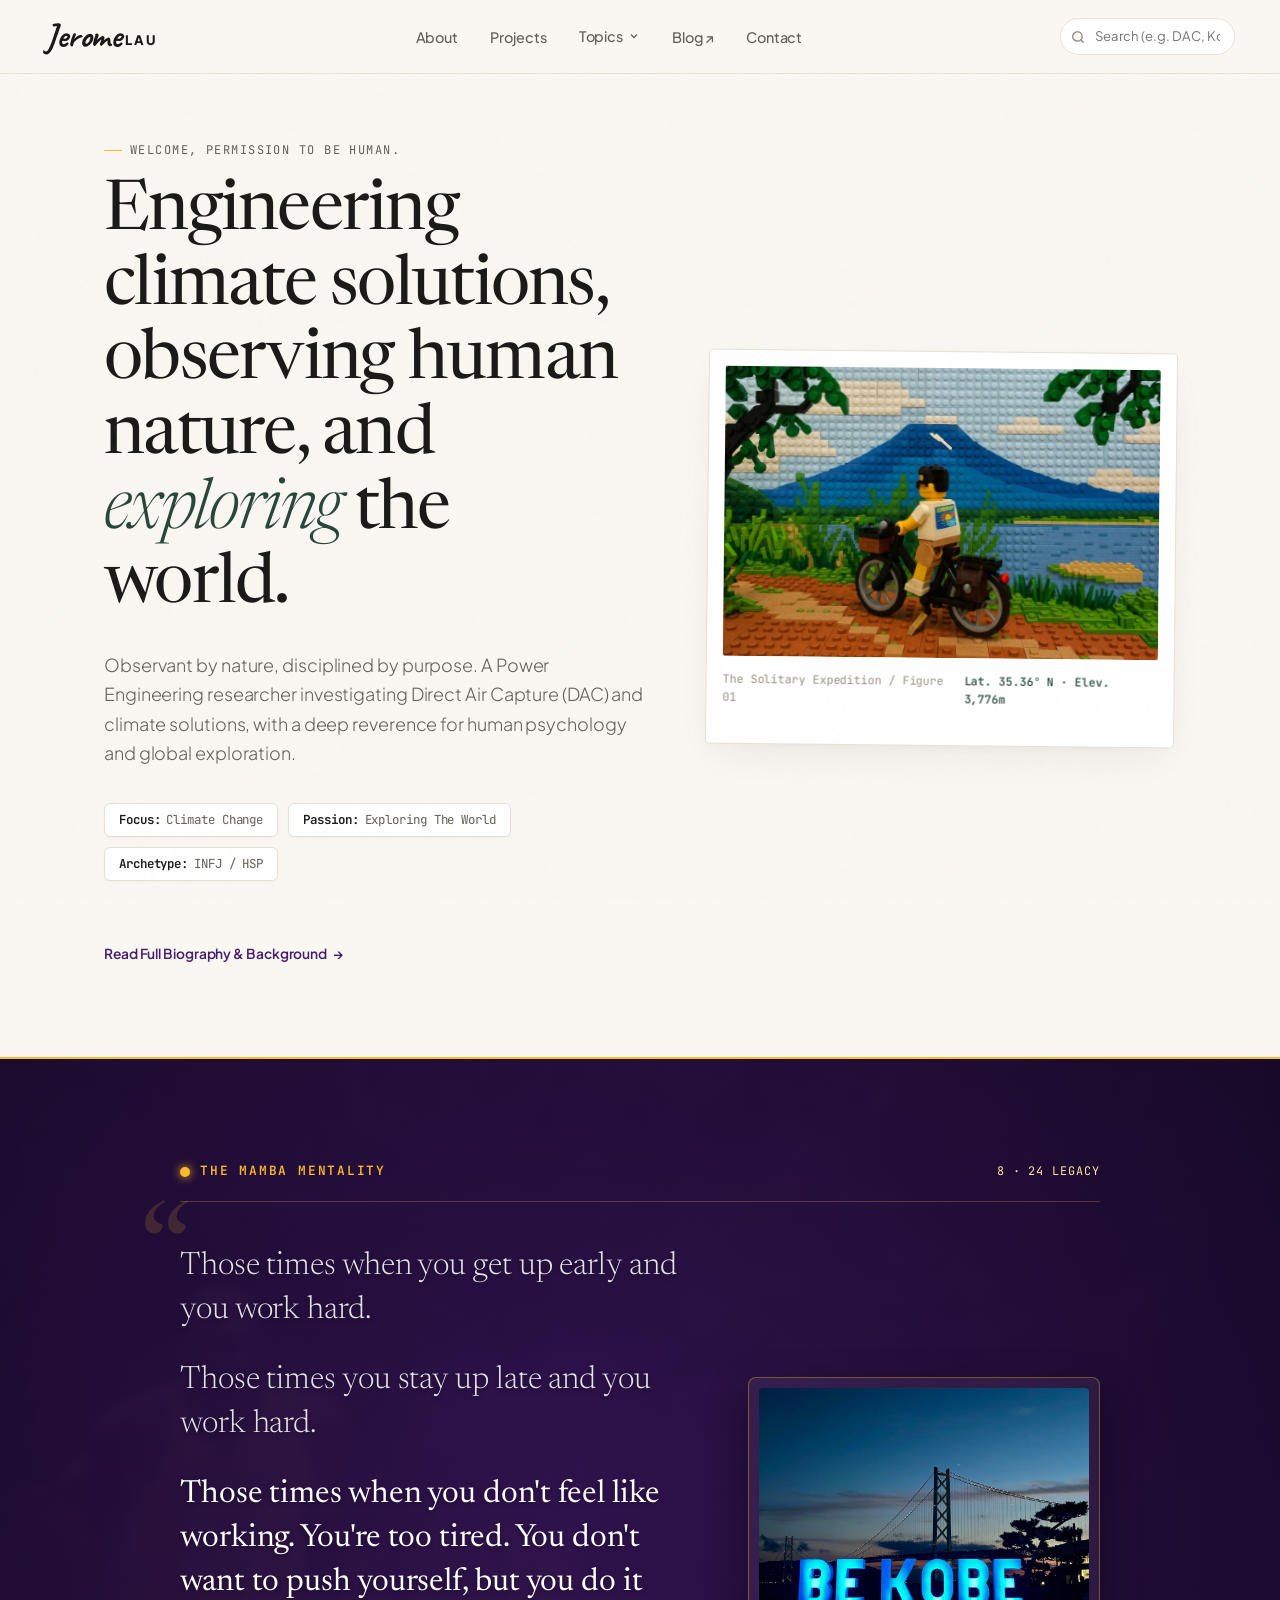
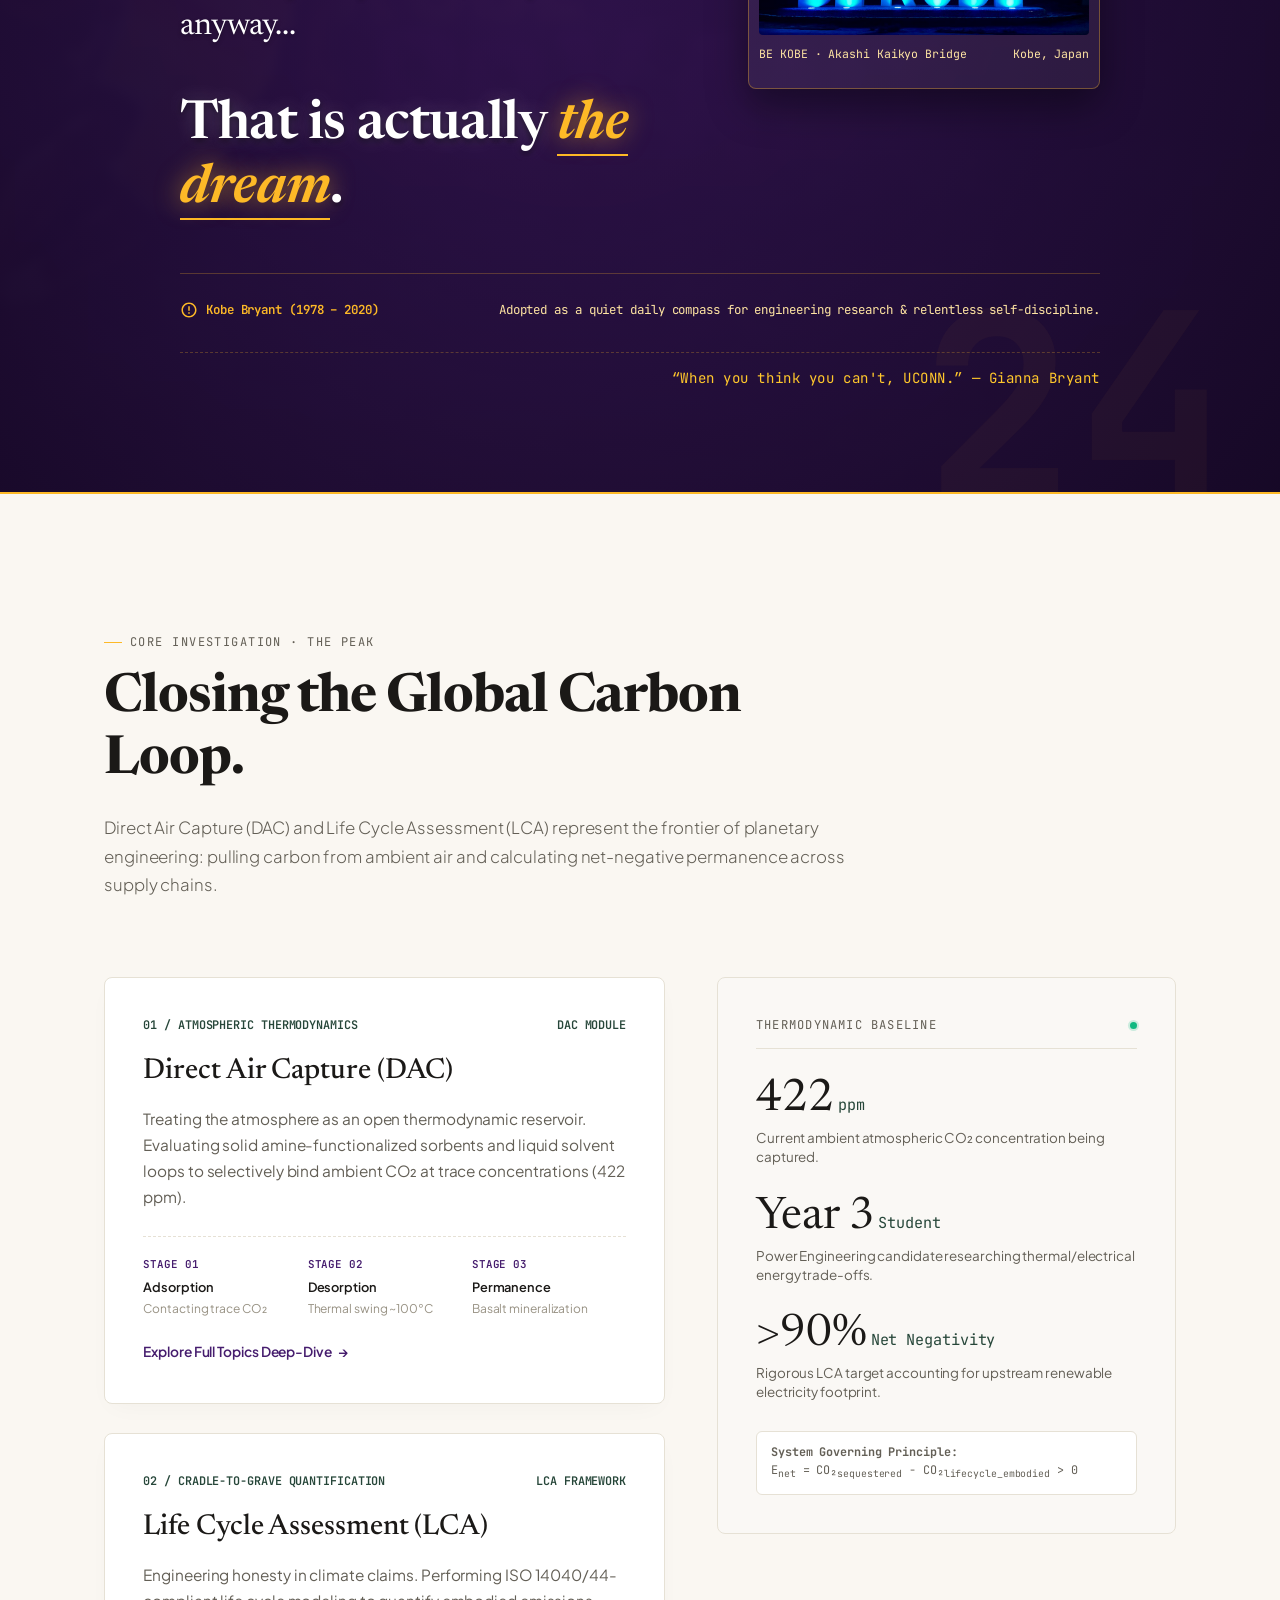
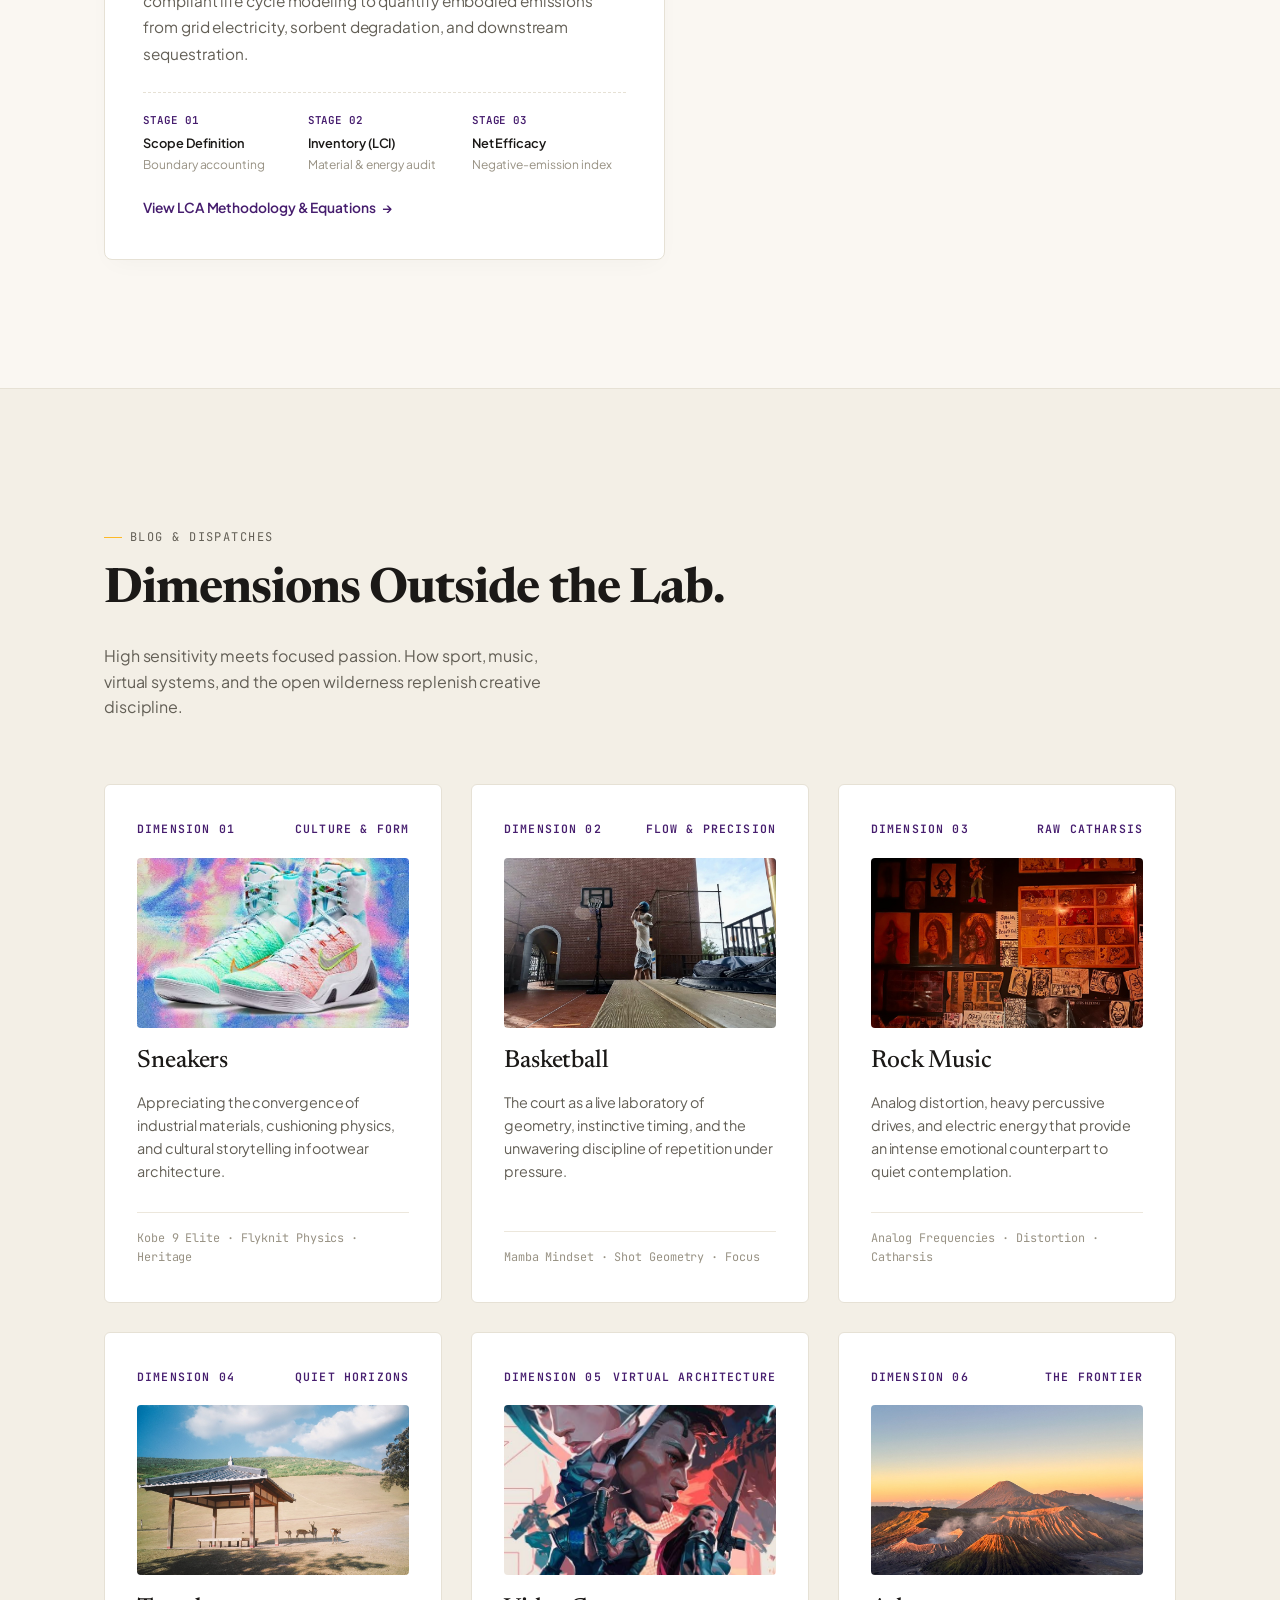
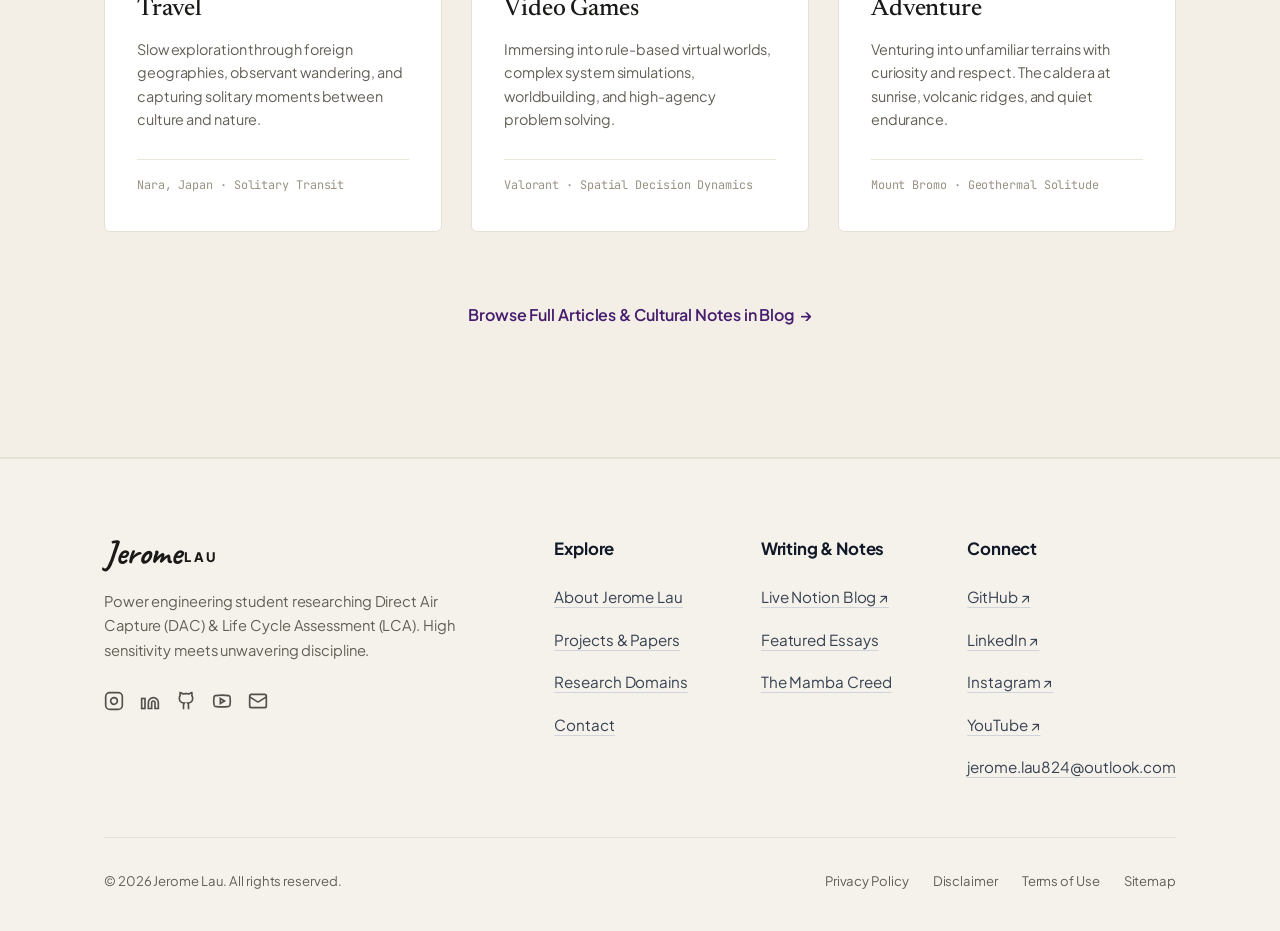
==== commit ba1a9fdd: "feat: customize hero statement, replace creed background with blurred Kobe wallpaper, and rebrand Je" ====
--- a/index.html
+++ b/index.html
@@ -3,8 +3,8 @@
 <head>
   <meta charset="utf-8">
   <meta name="viewport" content="width=device-width, initial-scale=1, viewport-fit=cover">
-  <title>Jeromesan · Engineering, Mindset & Horizons</title>
-  <meta name="description" content="Personal monograph of Jeromesan: 3rd Power Engineering student researching Direct Air Capture (DAC) and Life Cycle Assessment (LCA). INFJ / HSP.">
+  <title>Jerome Lau · Engineering, Mindset & Horizons</title>
+  <meta name="description" content="Personal monograph of Jerome Lau: Power Engineering researcher investigating Direct Air Capture (DAC) and Life Cycle Assessment (LCA). INFJ / HSP.">
   
   <!-- Typography: Newsreader (Editorial Serif), Plus Jakarta Sans, JetBrains Mono, and Caveat (Handwritten Signature) -->
   <link rel="preconnect" href="https://fonts.googleapis.com">
@@ -390,27 +390,40 @@
     }
 
     /* =========================================================================
-       ACT 2: THE CREED (LAKERS PURPLE & GOLD + MAMBA SNAKE SCALES)
+       ACT 2: THE CREED (LAKERS PURPLE & GOLD + KOBE BRYANT BACKGROUND)
        ========================================================================= */
     .creed-act {
       position: relative;
-      background: linear-gradient(145deg, #2A1042 0%, #461D6E 55%, #30134C 100%);
+      background: #19092B;
       color: #FFFFFF;
       padding: clamp(5.5rem, 8vw, 8rem) 0;
       border-top: 2px solid var(--lakers-gold);
       border-bottom: 2px solid var(--lakers-gold);
       overflow: hidden;
-      box-shadow: inset 0 0 80px rgba(0, 0, 0, 0.25);
-    }
-
-    .mamba-scales-overlay {
+      box-shadow: inset 0 0 80px rgba(0, 0, 0, 0.4);
+    }
+
+    .creed-bg-image {
+      position: absolute;
+      inset: -20px;
+      background-image: url('assets/kobe-creed-bg.jpg');
+      background-size: cover;
+      background-position: center 30%;
+      filter: blur(5px);
+      -webkit-filter: blur(5px);
+      opacity: 0.42;
+      z-index: 1;
+      pointer-events: none;
+      transform: scale(1.05);
+    }
+
+    .creed-bg-overlay {
       position: absolute;
       inset: 0;
+      background: radial-gradient(circle at 45% 45%, rgba(70, 29, 110, 0.5) 0%, rgba(22, 8, 38, 0.88) 100%),
+                  linear-gradient(180deg, rgba(25, 9, 43, 0.65) 0%, rgba(25, 9, 43, 0.9) 100%);
+      z-index: 2;
       pointer-events: none;
-      z-index: 1;
-      opacity: 0.16;
-      background-size: 38px 65px;
-      background-image: url("data:image/svg+xml,%3Csvg xmlns='http://www.w3.org/2000/svg' width='38' height='65' viewBox='0 0 38 65'%3E%3Cpath d='M19 0 L38 32.5 L19 65 L0 32.5 Z' fill='none' stroke='%23FDB927' stroke-width='0.9'/%3E%3Cpath d='M19 8 L33 32.5 L19 57 L5 32.5 Z' fill='none' stroke='%23FFFFFF' stroke-width='0.4' stroke-opacity='0.4'/%3E%3Ccircle cx='19' cy='32.5' r='1.5' fill='%23FDB927'/%3E%3C/svg%3E");
     }
 
     .mamba-watermark {
@@ -424,12 +437,12 @@
       color: rgba(253, 185, 39, 0.04);
       user-select: none;
       pointer-events: none;
-      z-index: 1;
+      z-index: 2;
     }
 
     .creed-stage-inner {
       position: relative;
-      z-index: 2;
+      z-index: 3;
       max-width: 920px;
       margin: 0 auto;
     }
@@ -1023,7 +1036,7 @@
       <!-- Left: Signature style logo -> Jumps to Home index.html -->
       <a href="index.html" class="brand-signature-mark" title="Return to Homepage">
         <span class="sig-script">Jerome</span>
-        <span class="sig-sans">SAN</span>
+        <span class="sig-sans">LAU</span>
       </a>
 
       <!-- Center: SUBPAGE NAV LINKS -->
@@ -1114,10 +1127,10 @@
           <div class="hero-copy">
             <div class="editorial-kicker">welcome, Permission to Be Human.</div>
             <h1 class="hero-title">
-              Engineering the <em>unseen</em> cycles of power and climate.
+              Engineering climate solutions, observing human nature, and <em>exploring</em> the world.
             </h1>
             <p class="hero-lead">
-              Observant by nature, disciplined by purpose. A third-year Power Engineering researcher investigating Direct Air Capture (DAC) systems and Life Cycle Assessment (LCA) boundaries.
+              Observant by nature, disciplined by purpose. A Power Engineering researcher investigating Direct Air Capture (DAC) and climate solutions, with a deep reverence for human psychology and global exploration.
             </p>
 
             <div class="hero-badges">
@@ -1151,10 +1164,11 @@
     </section>
 
     <!-- ===================================================================
-         ACT 2: THE CREED · LAKERS PURPLE & GOLD + BLACK MAMBA SNAKE SCALES
+         ACT 2: THE CREED · LAKERS PURPLE & GOLD + KOBE BRYANT BACKGROUND
          =================================================================== -->
     <section id="the-creed" class="creed-act">
-      <div class="mamba-scales-overlay" aria-hidden="true"></div>
+      <div class="creed-bg-image" aria-hidden="true"></div>
+      <div class="creed-bg-overlay" aria-hidden="true"></div>
       <div class="mamba-watermark" aria-hidden="true">24</div>
 
       <div class="container">
@@ -1480,9 +1494,9 @@
         
         <!-- Left Side: Brand, Bio, Social Icons -->
         <div class="footer-brand-side">
-          <a href="index.html" class="brand-signature-mark" title="Jeromesan Homepage">
+          <a href="index.html" class="brand-signature-mark" title="Jerome Lau Homepage">
             <span class="sig-script">Jerome</span>
-            <span class="sig-sans">SAN</span>
+            <span class="sig-sans">LAU</span>
           </a>
           <p class="footer-bio">
             Power engineering student researching Direct Air Capture (DAC) & Life Cycle Assessment (LCA). High sensitivity meets unwavering discipline.
@@ -1502,7 +1516,7 @@
           <div>
             <h4 class="footer-col-heading">Explore</h4>
             <ul class="footer-col-links" style="list-style: none !important; padding: 0 !important; margin: 0 !important;">
-              <li style="list-style: none !important; margin-bottom: 0.85rem;"><a href="about.html" class="footer-text-link">About Jeromesan</a></li>
+              <li style="list-style: none !important; margin-bottom: 0.85rem;"><a href="about.html" class="footer-text-link">About Jerome Lau</a></li>
               <li style="list-style: none !important; margin-bottom: 0.85rem;"><a href="projects.html" class="footer-text-link">Projects & Papers</a></li>
               <li style="list-style: none !important; margin-bottom: 0.85rem;"><a href="topics.html" class="footer-text-link">Research Domains</a></li>
               <li style="list-style: none !important; margin-bottom: 0.85rem;"><a href="contact.html" class="footer-text-link">Contact</a></li>
@@ -1536,7 +1550,7 @@
       <!-- Bottom Bar -->
       <div class="footer-bottom-strip">
         <div>
-          © 2026 Jeromesan. All rights reserved.
+          © 2026 Jerome Lau. All rights reserved.
         </div>
         <div class="footer-legal-menu">
           <a href="#">Privacy Policy</a>
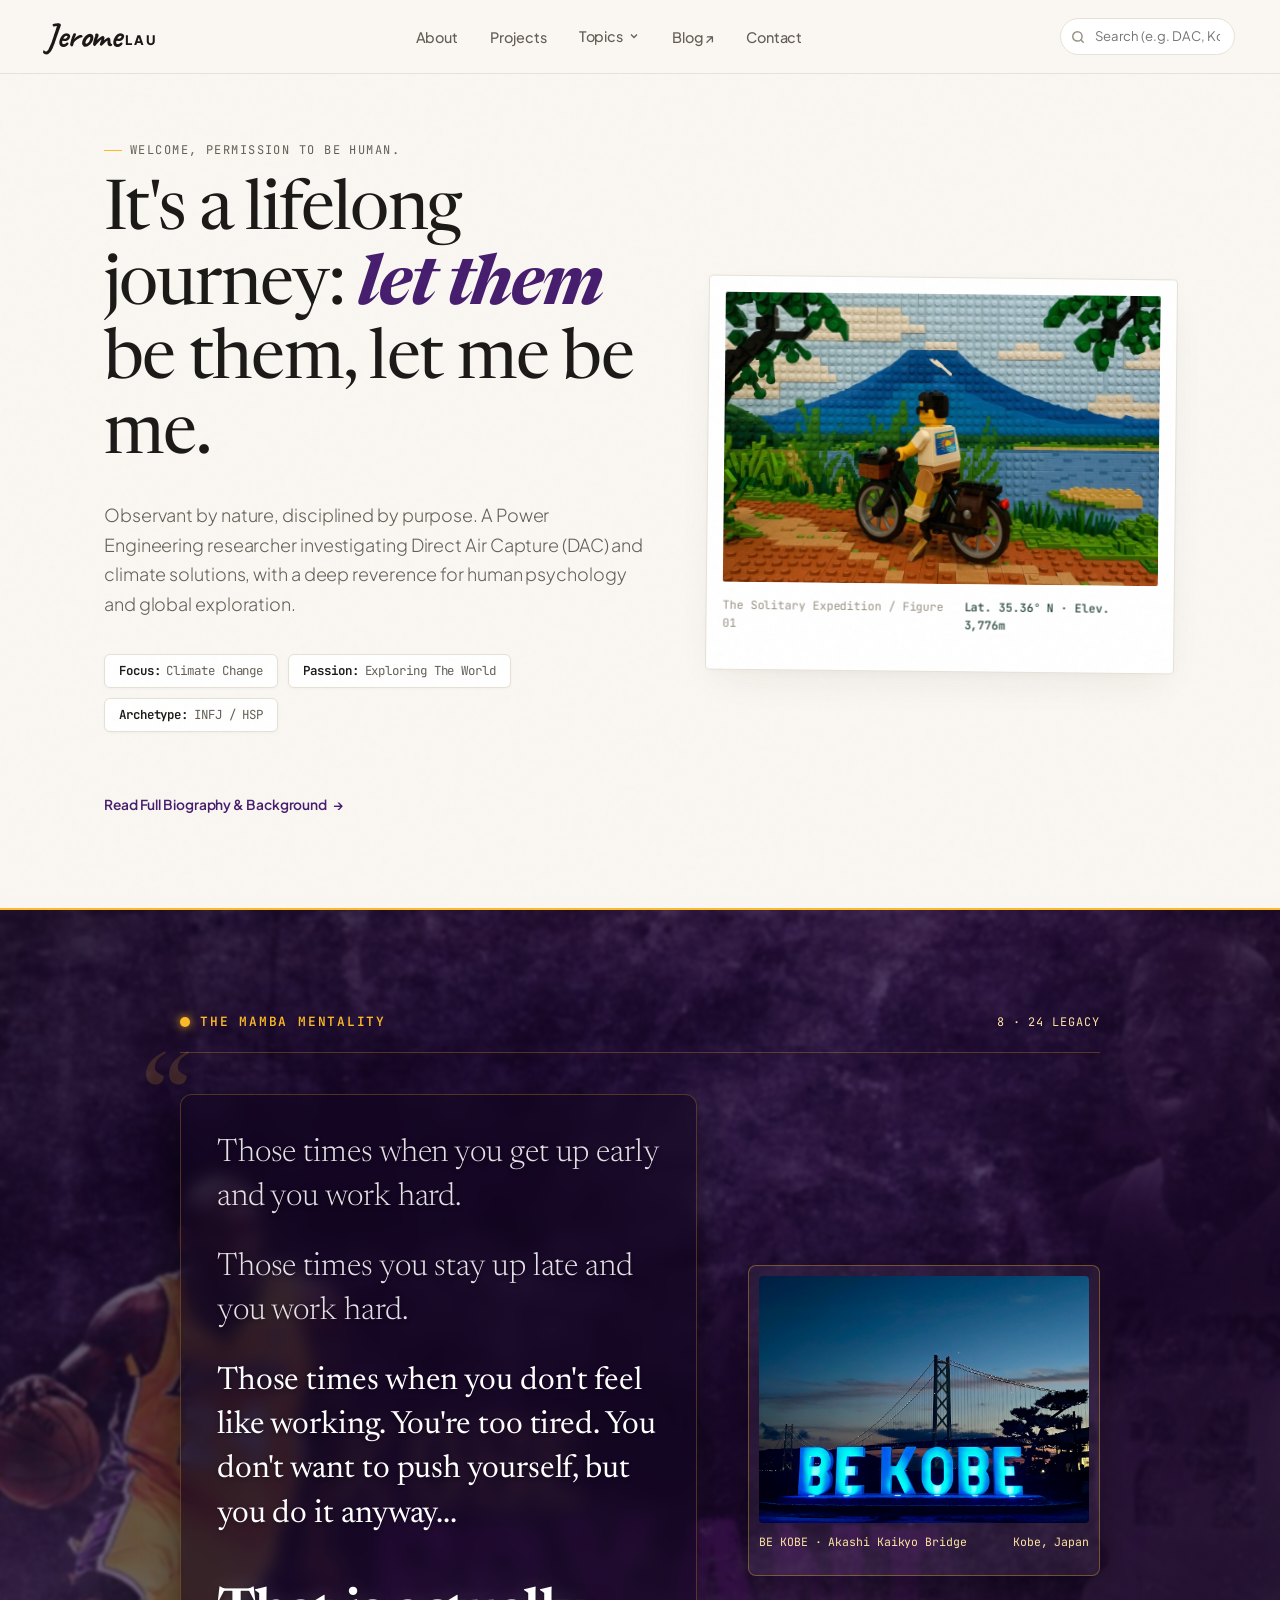
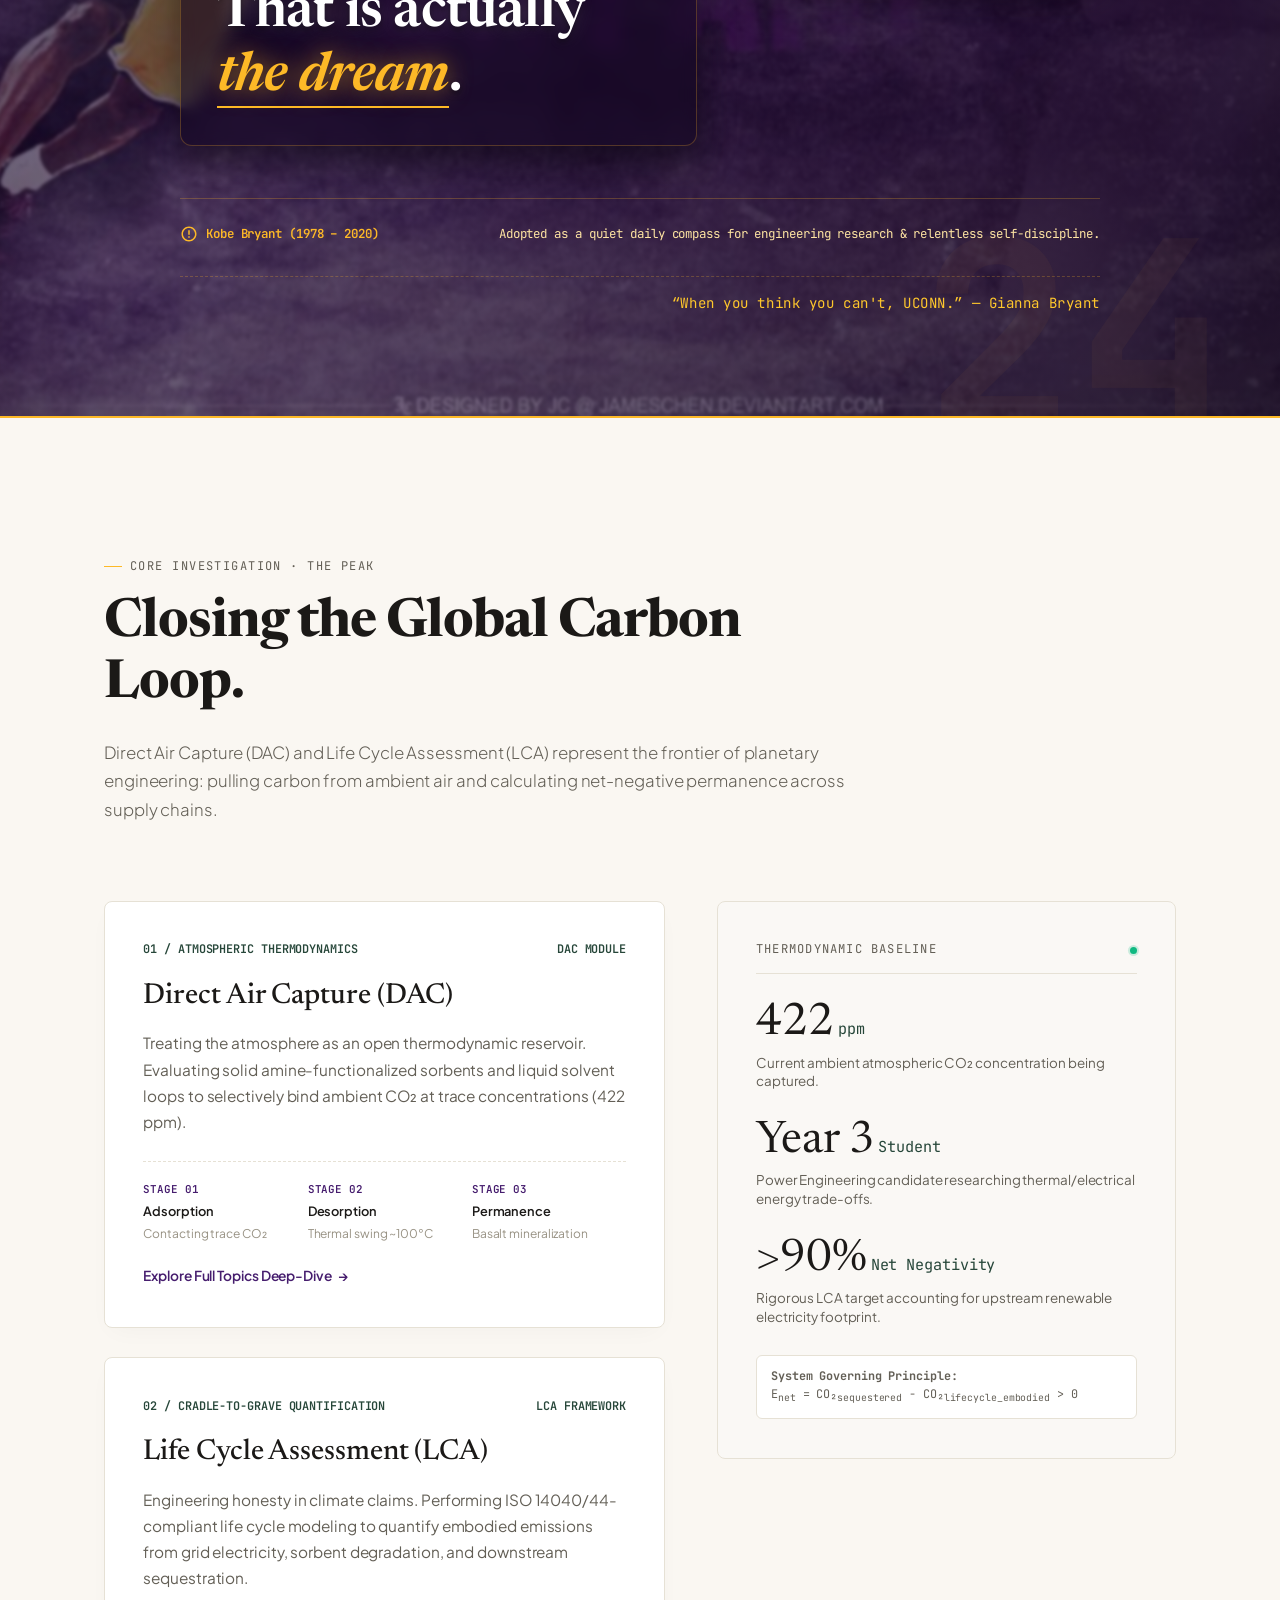
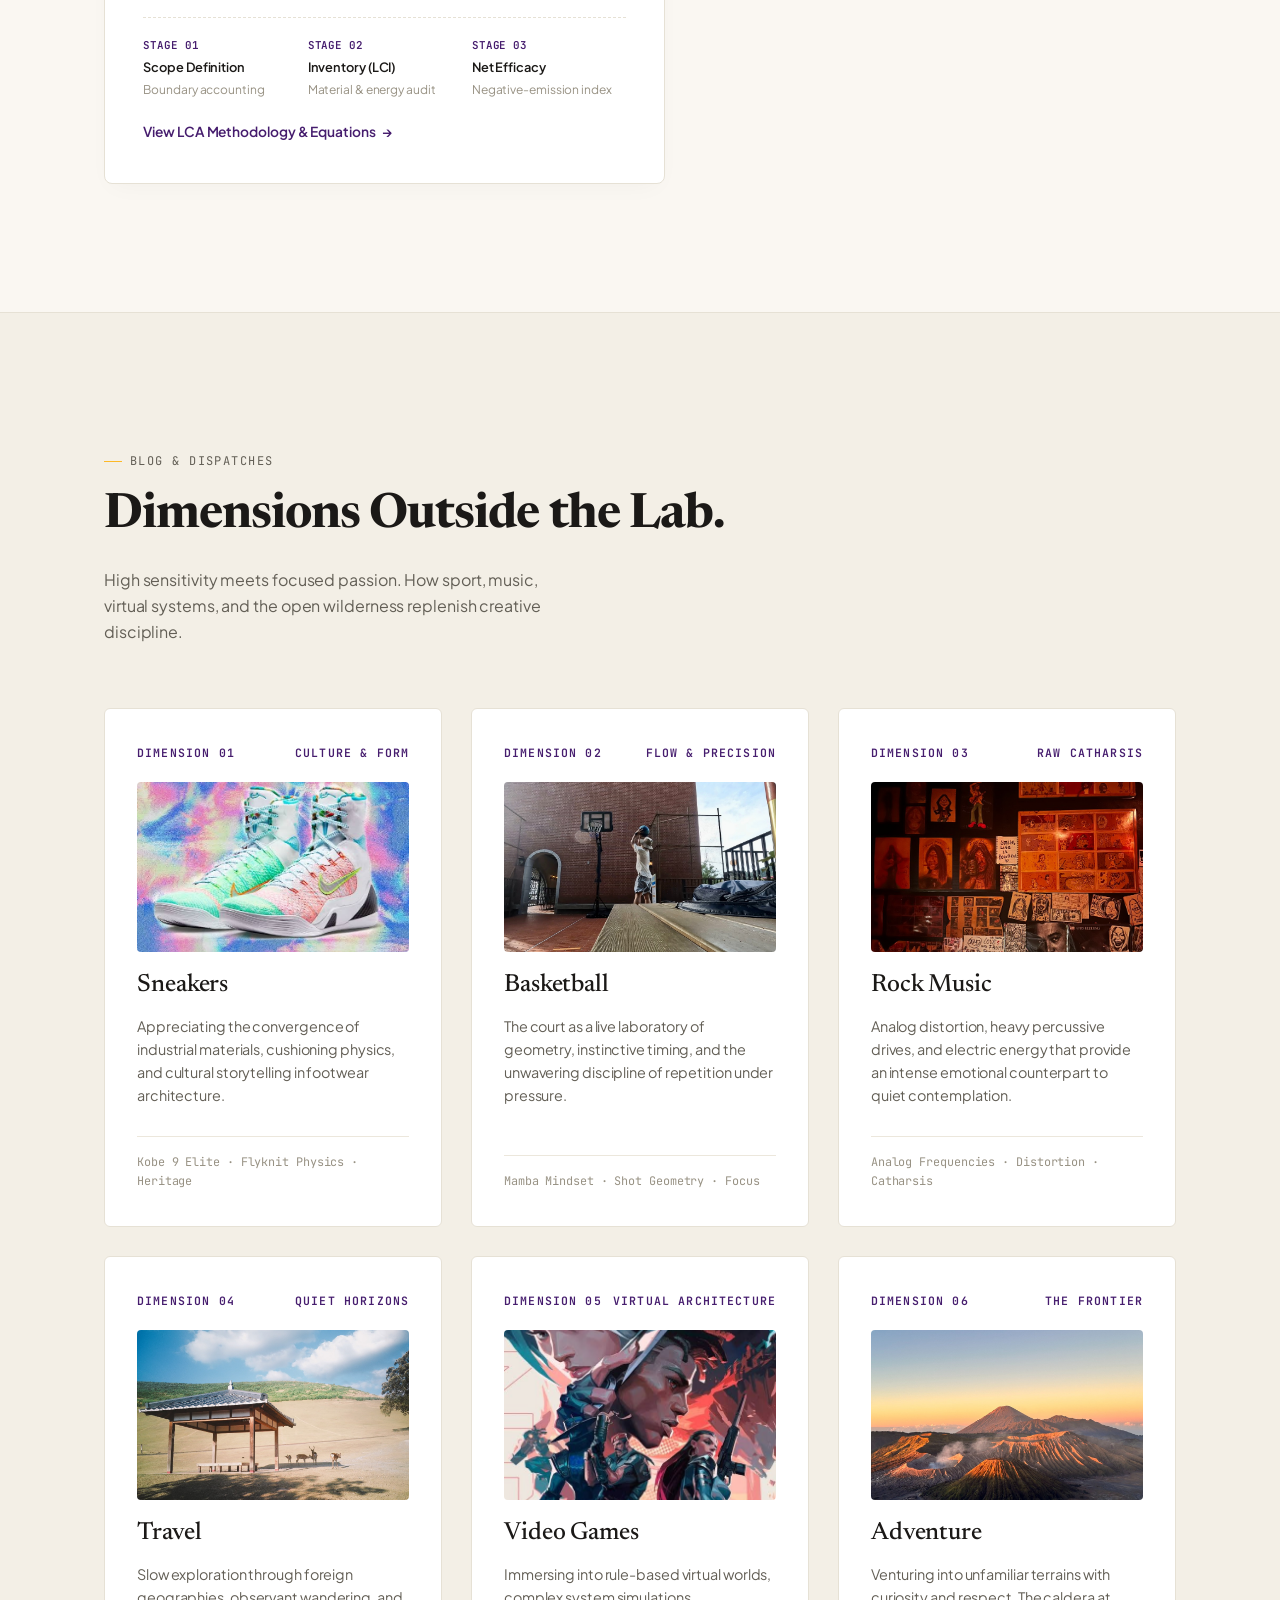
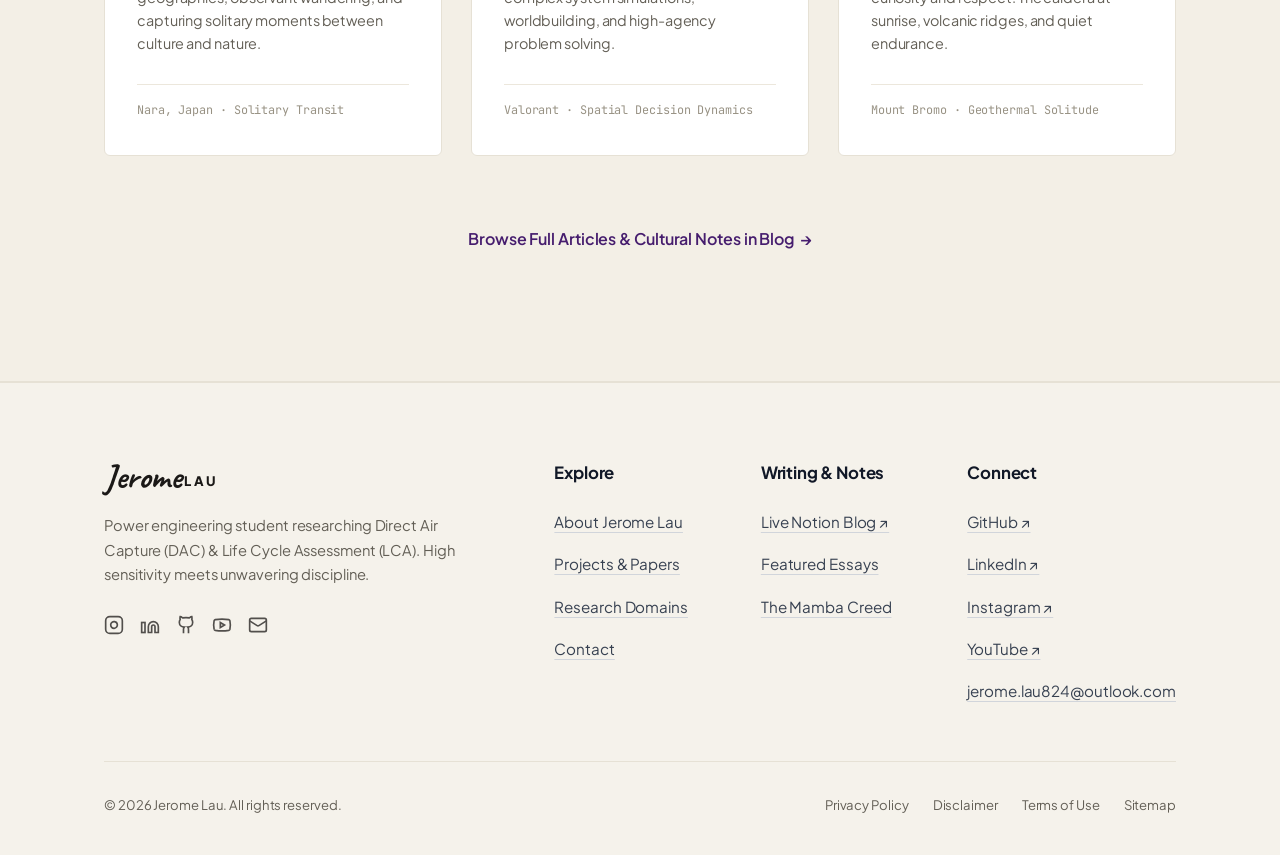
==== commit 03689d32: "feat: enhance Kobe background visibility, update send button to Lakers purple & gold, and update her" ====
--- a/index.html
+++ b/index.html
@@ -307,6 +307,12 @@
       font-weight: 300;
     }
 
+    .hero-highlight-them {
+      font-style: italic;
+      font-weight: 700;
+      color: var(--lakers-purple);
+    }
+
     .hero-lead {
       font-size: clamp(1.05rem, 1.4vw, 1.25rem);
       color: var(--sc-ink-soft);
@@ -405,23 +411,21 @@
 
     .creed-bg-image {
       position: absolute;
-      inset: -20px;
+      inset: -10px;
       background-image: url('assets/kobe-creed-bg.jpg');
       background-size: cover;
-      background-position: center 30%;
-      filter: blur(5px);
-      -webkit-filter: blur(5px);
-      opacity: 0.42;
+      background-position: center center;
+      filter: blur(1.5px);
+      -webkit-filter: blur(1.5px);
+      opacity: 0.82;
       z-index: 1;
       pointer-events: none;
-      transform: scale(1.05);
     }
 
     .creed-bg-overlay {
       position: absolute;
       inset: 0;
-      background: radial-gradient(circle at 45% 45%, rgba(70, 29, 110, 0.5) 0%, rgba(22, 8, 38, 0.88) 100%),
-                  linear-gradient(180deg, rgba(25, 9, 43, 0.65) 0%, rgba(25, 9, 43, 0.9) 100%);
+      background: linear-gradient(135deg, rgba(20, 7, 34, 0.58) 0%, rgba(45, 17, 72, 0.35) 45%, rgba(18, 6, 30, 0.65) 100%);
       z-index: 2;
       pointer-events: none;
     }
@@ -489,6 +493,13 @@
       flex-direction: column;
       gap: 1.6rem;
       position: relative;
+      background: rgba(18, 6, 32, 0.58);
+      backdrop-filter: blur(8px);
+      -webkit-backdrop-filter: blur(8px);
+      padding: clamp(1.8rem, 2.8vw, 2.4rem);
+      border-radius: 12px;
+      border: 1px solid rgba(253, 185, 39, 0.25);
+      box-shadow: 0 16px 36px rgba(0, 0, 0, 0.45);
     }
 
     .creed-quote-box::before {
@@ -1127,7 +1138,7 @@
           <div class="hero-copy">
             <div class="editorial-kicker">welcome, Permission to Be Human.</div>
             <h1 class="hero-title">
-              Engineering climate solutions, observing human nature, and <em>exploring</em> the world.
+              It's a lifelong journey: <span class="hero-highlight-them">let them</span> be them, let me be me.
             </h1>
             <p class="hero-lead">
               Observant by nature, disciplined by purpose. A Power Engineering researcher investigating Direct Air Capture (DAC) and climate solutions, with a deep reverence for human psychology and global exploration.
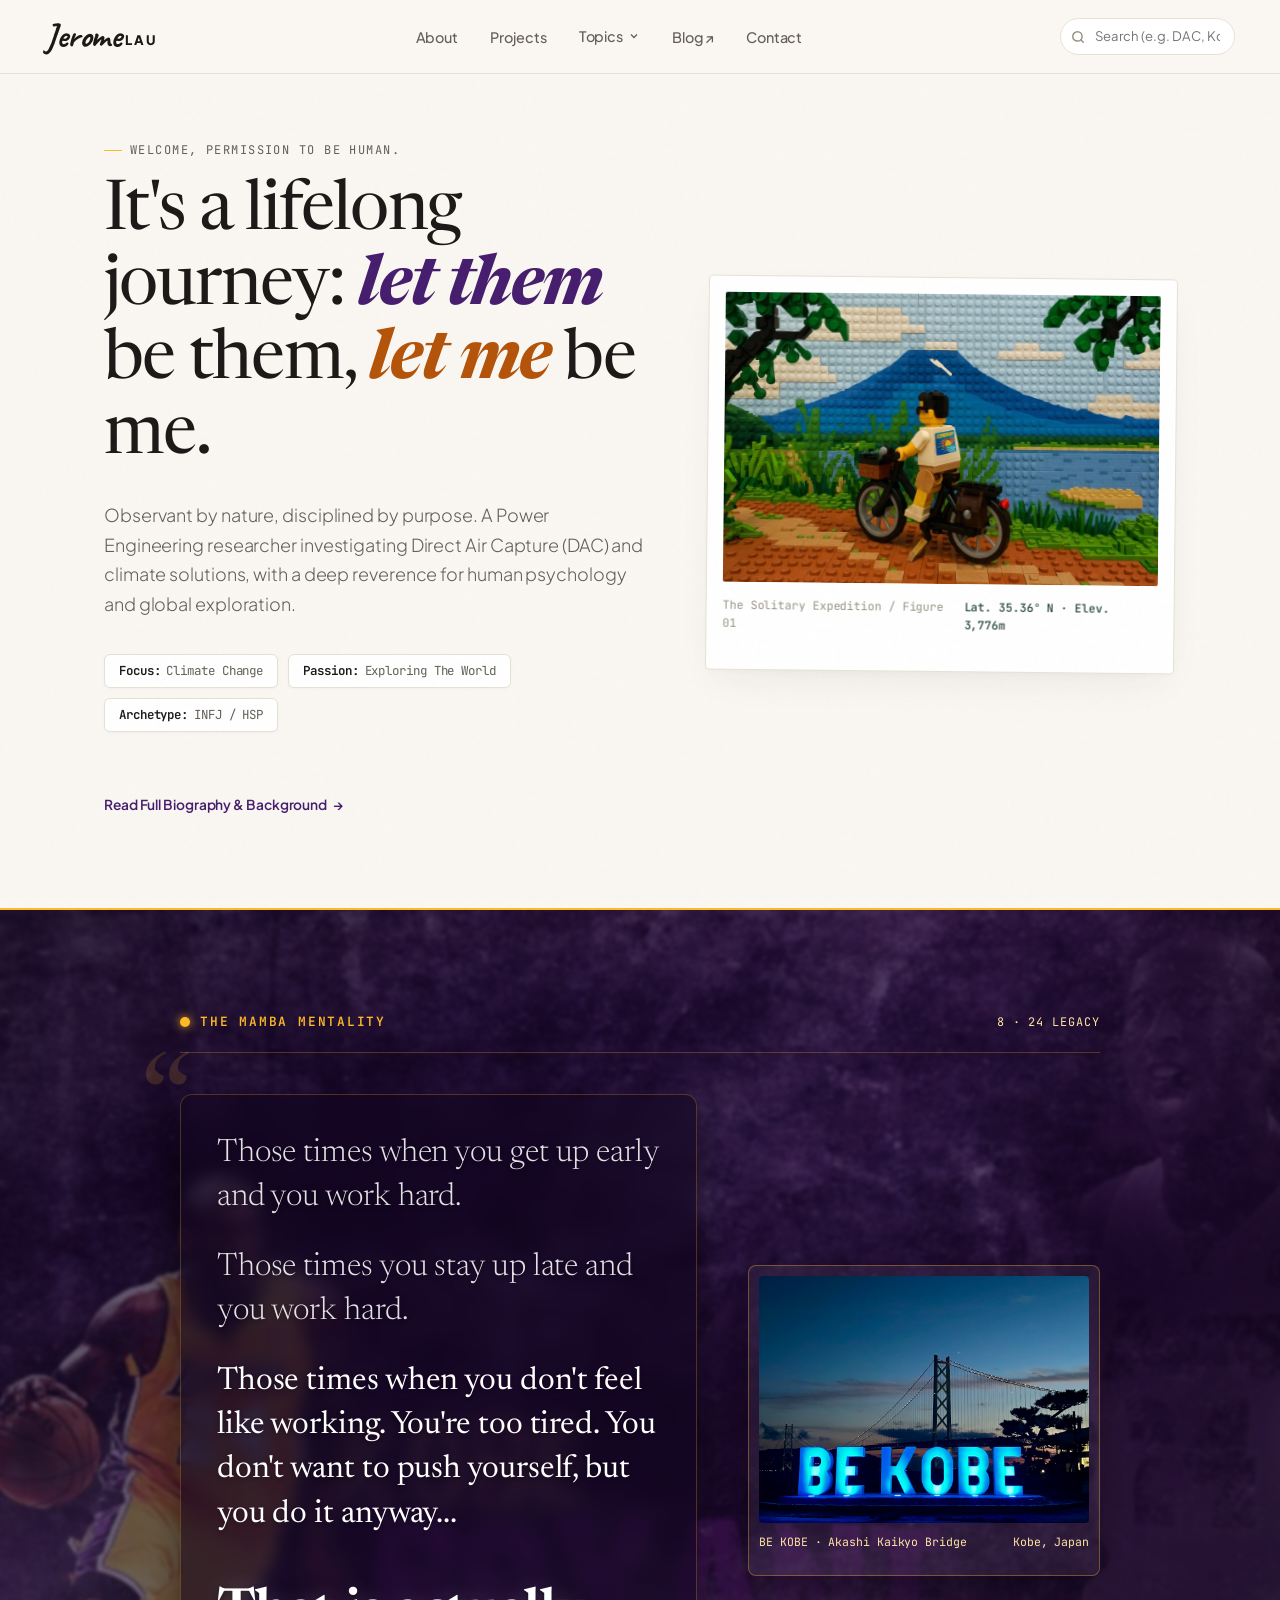
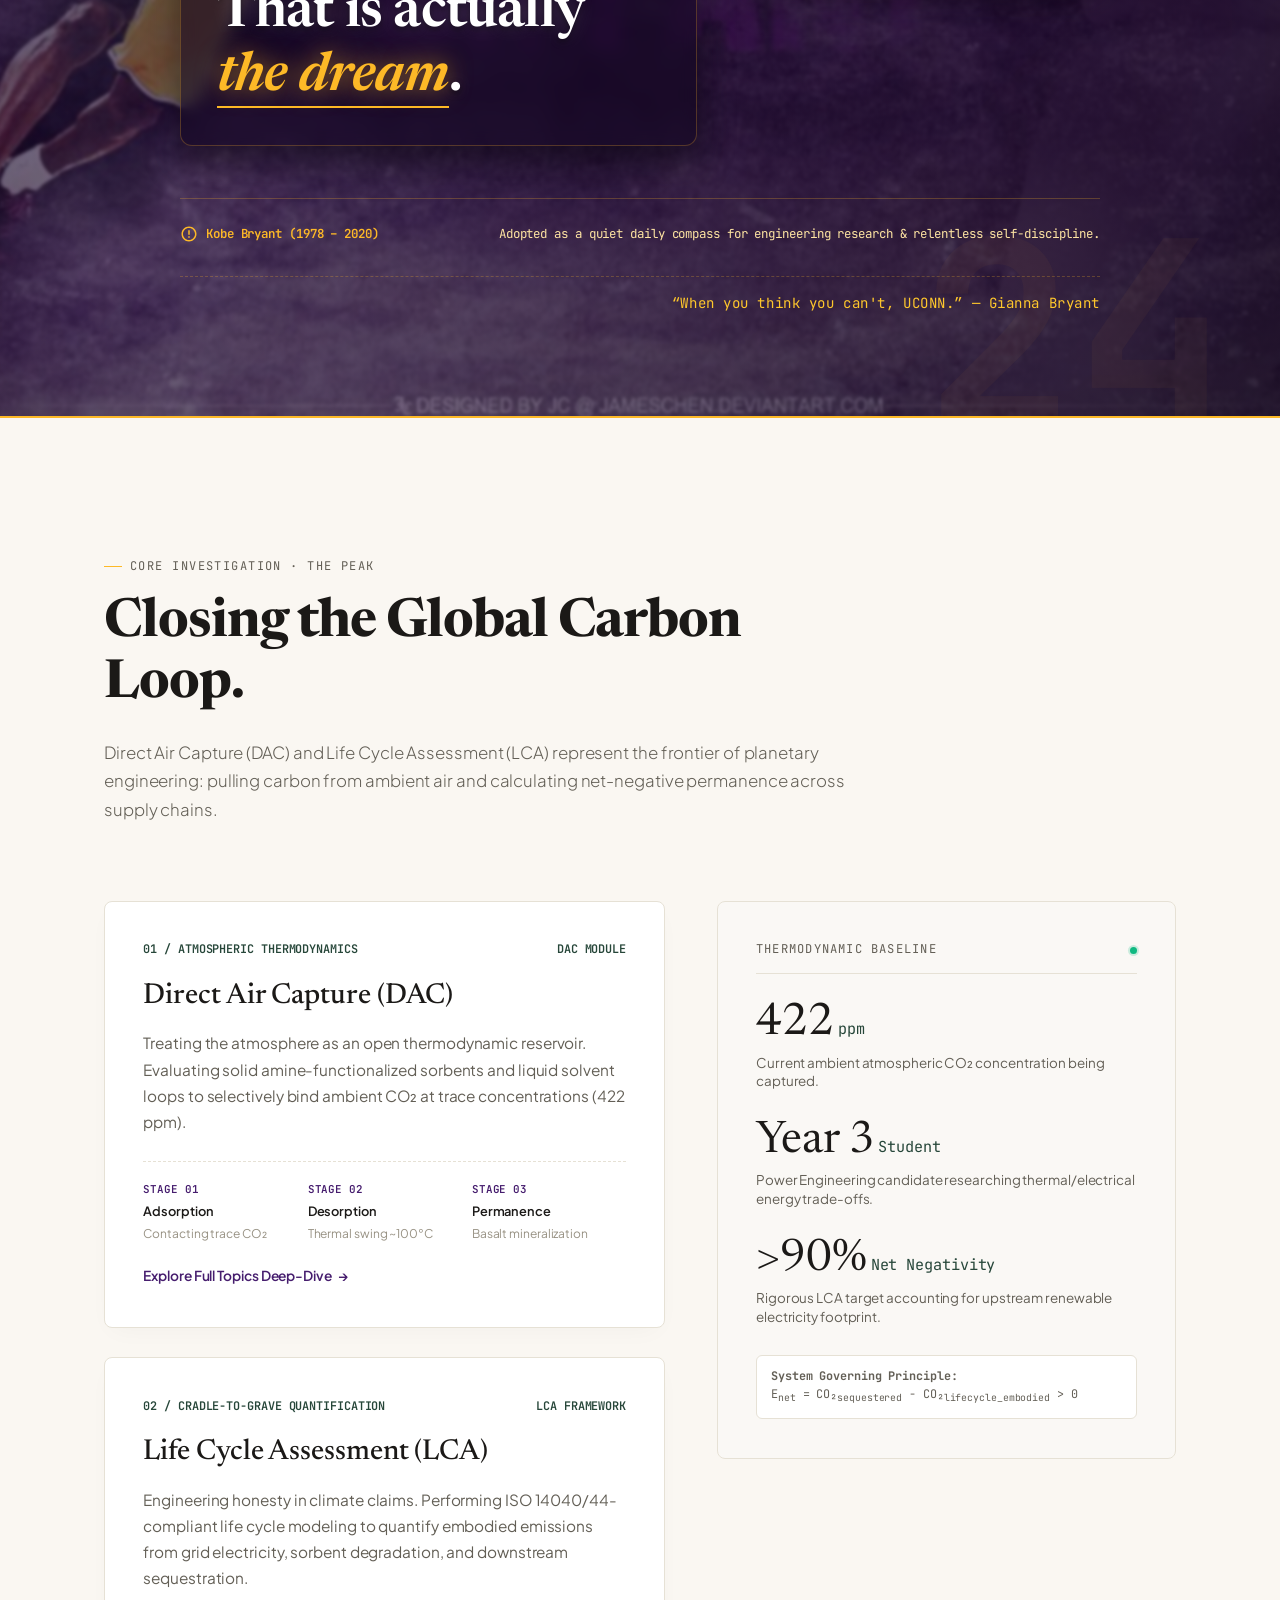
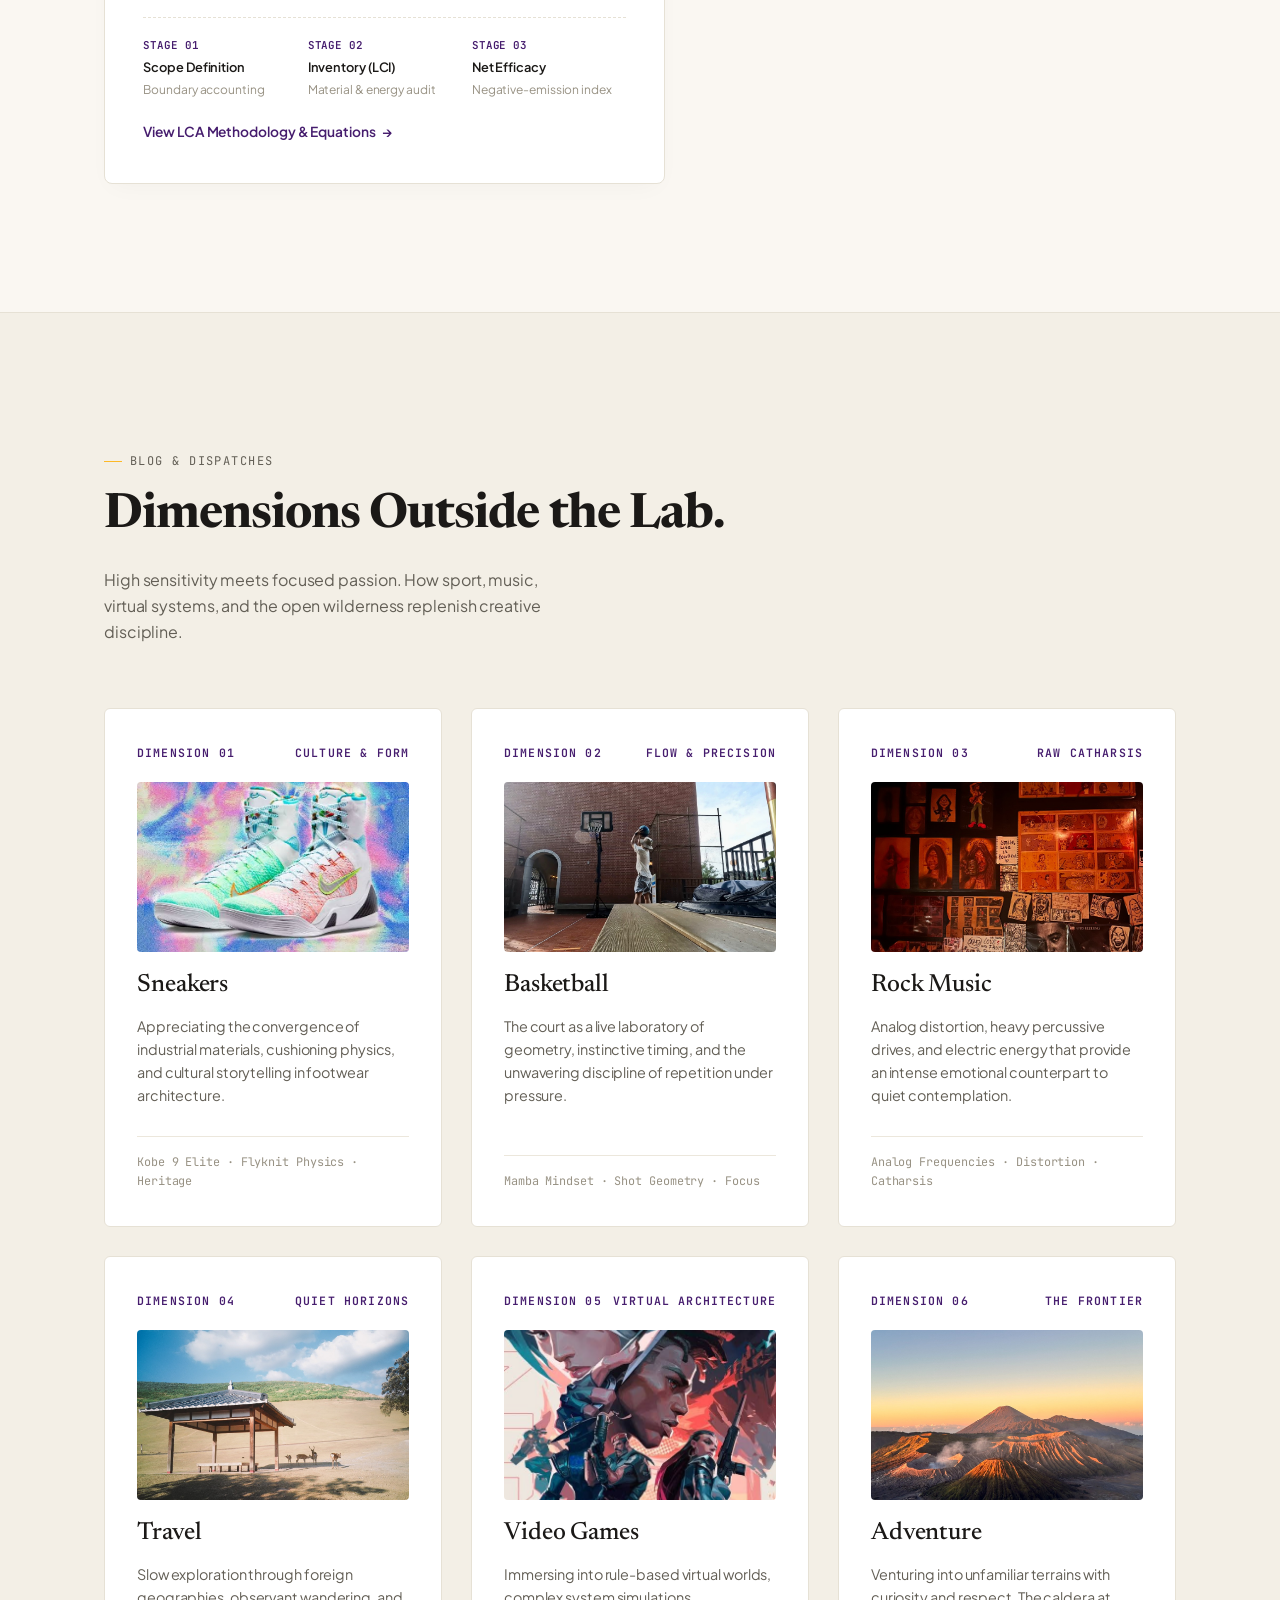
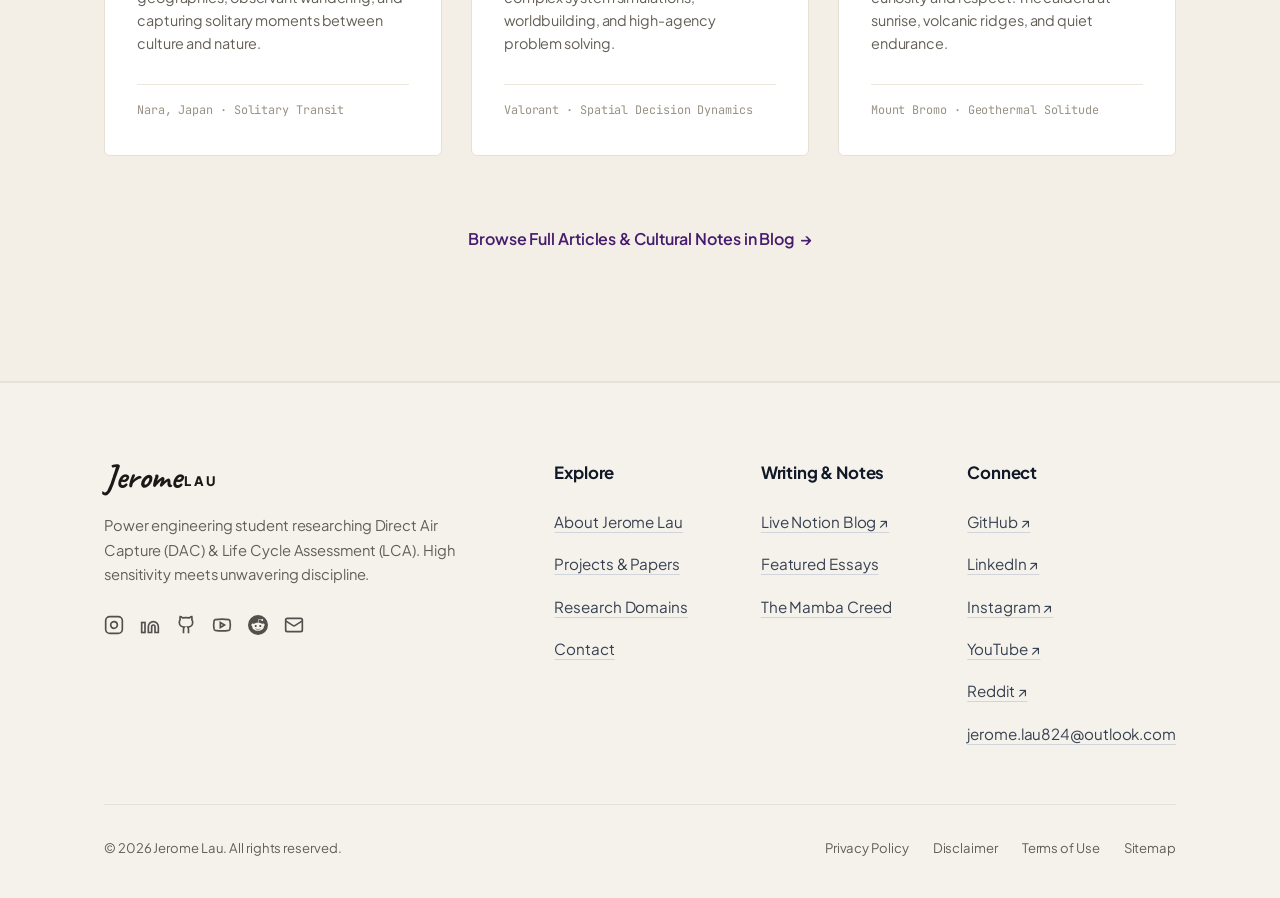
==== commit 203d2b6f: "feat: implement hero tagline scheme D, add Reddit channel to 2x3 contact grid, and style Have a ques" ====
--- a/index.html
+++ b/index.html
@@ -313,6 +313,12 @@
       color: var(--lakers-purple);
     }
 
+    .hero-highlight-me {
+      font-style: italic;
+      font-weight: 700;
+      color: #B45309;
+    }
+
     .hero-lead {
       font-size: clamp(1.05rem, 1.4vw, 1.25rem);
       color: var(--sc-ink-soft);
@@ -1138,7 +1144,7 @@
           <div class="hero-copy">
             <div class="editorial-kicker">welcome, Permission to Be Human.</div>
             <h1 class="hero-title">
-              It's a lifelong journey: <span class="hero-highlight-them">let them</span> be them, let me be me.
+              It's a lifelong journey: <span class="hero-highlight-them">let them</span> be them, <span class="hero-highlight-me">let me</span> be me.
             </h1>
             <p class="hero-lead">
               Observant by nature, disciplined by purpose. A Power Engineering researcher investigating Direct Air Capture (DAC) and climate solutions, with a deep reverence for human psychology and global exploration.
@@ -1517,6 +1523,7 @@
             <a href="https://www.linkedin.com/in/xinyu-liu-300329334/?isSelfProfile=true" target="_blank" rel="noopener noreferrer" class="footer-social-btn" title="LinkedIn"><svg width="20" height="20" viewBox="0 0 24 24" fill="none" stroke="currentColor" stroke-width="2"><path d="M16 8a6 6 0 0 1 6 6v7h-4v-7a2 2 0 0 0-2-2 2 2 0 0 0-2 2v7h-4v-7a6 6 0 0 1 6-6z"/><rect width="4" height="12" x="2" y="9"/></svg></a>
             <a href="https://github.com/Jerome824" target="_blank" rel="noopener noreferrer" class="footer-social-btn" title="GitHub"><svg width="20" height="20" viewBox="0 0 24 24" fill="none" stroke="currentColor" stroke-width="2"><path d="M15 22v-4a4.8 4.8 0 0 0-1-3.5c3 0 6-2 6-5.5.08-1.25-.27-2.48-1-3.5.28-1.15.28-2.35 0-3.5 0 0-1 0-3 1.5-2.64-.5-5.36-.5-8 0C6 2 5 2 5 2c-.3 1.15-.3 2.35 0 3.5A5.403 5.403 0 0 0 4 9c0 3.5 3 5.5 6 5.5-.39.49-.68 1.05-.85 1.65-.17.6-.22 1.23-.15 1.85v4"/></svg></a>
             <a href="https://www.youtube.com/@Losbean-824" target="_blank" rel="noopener noreferrer" class="footer-social-btn" title="YouTube"><svg width="20" height="20" viewBox="0 0 24 24" fill="none" stroke="currentColor" stroke-width="2"><path d="M2.5 17a24.12 24.12 0 0 1 0-10 2 2 0 0 1 1.4-1.4 49.56 49.56 0 0 1 16.2 0A2 2 0 0 1 21.5 7a24.12 24.12 0 0 1 0 10 2 2 0 0 1-1.4 1.4 49.55 49.55 0 0 1-16.2 0A2 2 0 0 1 2.5 17"/><polygon points="10 15 15 12 10 9 10 15"/></svg></a>
+            <a href="https://www.reddit.com/user/No_Plum_8594/" target="_blank" rel="noopener noreferrer" class="footer-social-btn" title="Reddit"><svg width="20" height="20" viewBox="0 0 24 24" fill="currentColor"><path d="M12 0A12 12 0 0 0 0 12a12 12 0 0 0 12 12 12 12 0 0 0 12-12A12 12 0 0 0 12 0zm5.01 4.744c.688 0 1.25.561 1.25 1.249a1.25 1.25 0 0 1-2.498.056l-2.597-.547-.8 3.747c1.824.07 3.48.632 4.674 1.488.308-.309.73-.491 1.207-.491.968 0 1.754.786 1.754 1.754 0 .716-.435 1.333-1.01 1.614a3.111 3.111 0 0 1 .042.52c0 2.694-3.13 4.87-7.004 4.87-3.874 0-7.004-2.176-7.004-4.87 0-.183.015-.366.043-.534A1.748 1.748 0 0 1 4.028 12c0-.968.786-1.754 1.754-1.754.463 0 .898.196 1.207.49 1.207-.883 2.878-1.43 4.744-1.487l.885-4.182a.342.342 0 0 1 .14-.197.35.35 0 0 1 .238-.042l2.906.617a1.214 1.214 0 0 1 1.108-.701zM9.25 12C8.561 12 8 12.562 8 13.25c0 .687.561 1.248 1.25 1.248.687 0 1.248-.561 1.248-1.249 0-.688-.561-1.249-1.249-1.249zm5.5 0c-.687 0-1.248.561-1.248 1.25 0 .687.561 1.248 1.249 1.248.688 0 1.249-.561 1.249-1.249 0-.687-.562-1.249-1.25-1.249zm-5.466 3.99a.327.327 0 0 0-.231.094.33.33 0 0 0 0 .463c.842.842 2.484.913 2.961.913.477 0 2.105-.056 2.961-.913a.361.361 0 0 0 .029-.463.33.33 0 0 0-.464 0c-.547.533-1.684.73-2.512.73-.828 0-1.979-.196-2.512-.73a.326.326 0 0 0-.232-.095z"/></svg></a>
             <a href="mailto:jerome.lau824@outlook.com" class="footer-social-btn" title="Direct Email"><svg width="20" height="20" viewBox="0 0 24 24" fill="none" stroke="currentColor" stroke-width="2"><rect width="20" height="16" x="2" y="4" rx="2"/><path d="m22 7-8.97 5.7a1.94 1.94 0 0 1-2.06 0L2 7"/></svg></a>
           </div>
         </div>
@@ -1550,6 +1557,7 @@
               <li style="list-style: none !important; margin-bottom: 0.85rem;"><a href="https://www.linkedin.com/in/xinyu-liu-300329334/?isSelfProfile=true" target="_blank" rel="noopener noreferrer" class="footer-text-link">LinkedIn &#x2197;</a></li>
               <li style="list-style: none !important; margin-bottom: 0.85rem;"><a href="https://instagram.com/jerome.2077/" target="_blank" rel="noopener noreferrer" class="footer-text-link">Instagram &#x2197;</a></li>
               <li style="list-style: none !important; margin-bottom: 0.85rem;"><a href="https://www.youtube.com/@Losbean-824" target="_blank" rel="noopener noreferrer" class="footer-text-link">YouTube &#x2197;</a></li>
+              <li style="list-style: none !important; margin-bottom: 0.85rem;"><a href="https://www.reddit.com/user/No_Plum_8594/" target="_blank" rel="noopener noreferrer" class="footer-text-link">Reddit &#x2197;</a></li>
               <li style="list-style: none !important; margin-bottom: 0.85rem;"><a href="mailto:jerome.lau824@outlook.com" class="footer-text-link">jerome.lau824@outlook.com</a></li>
             </ul>
           </div>
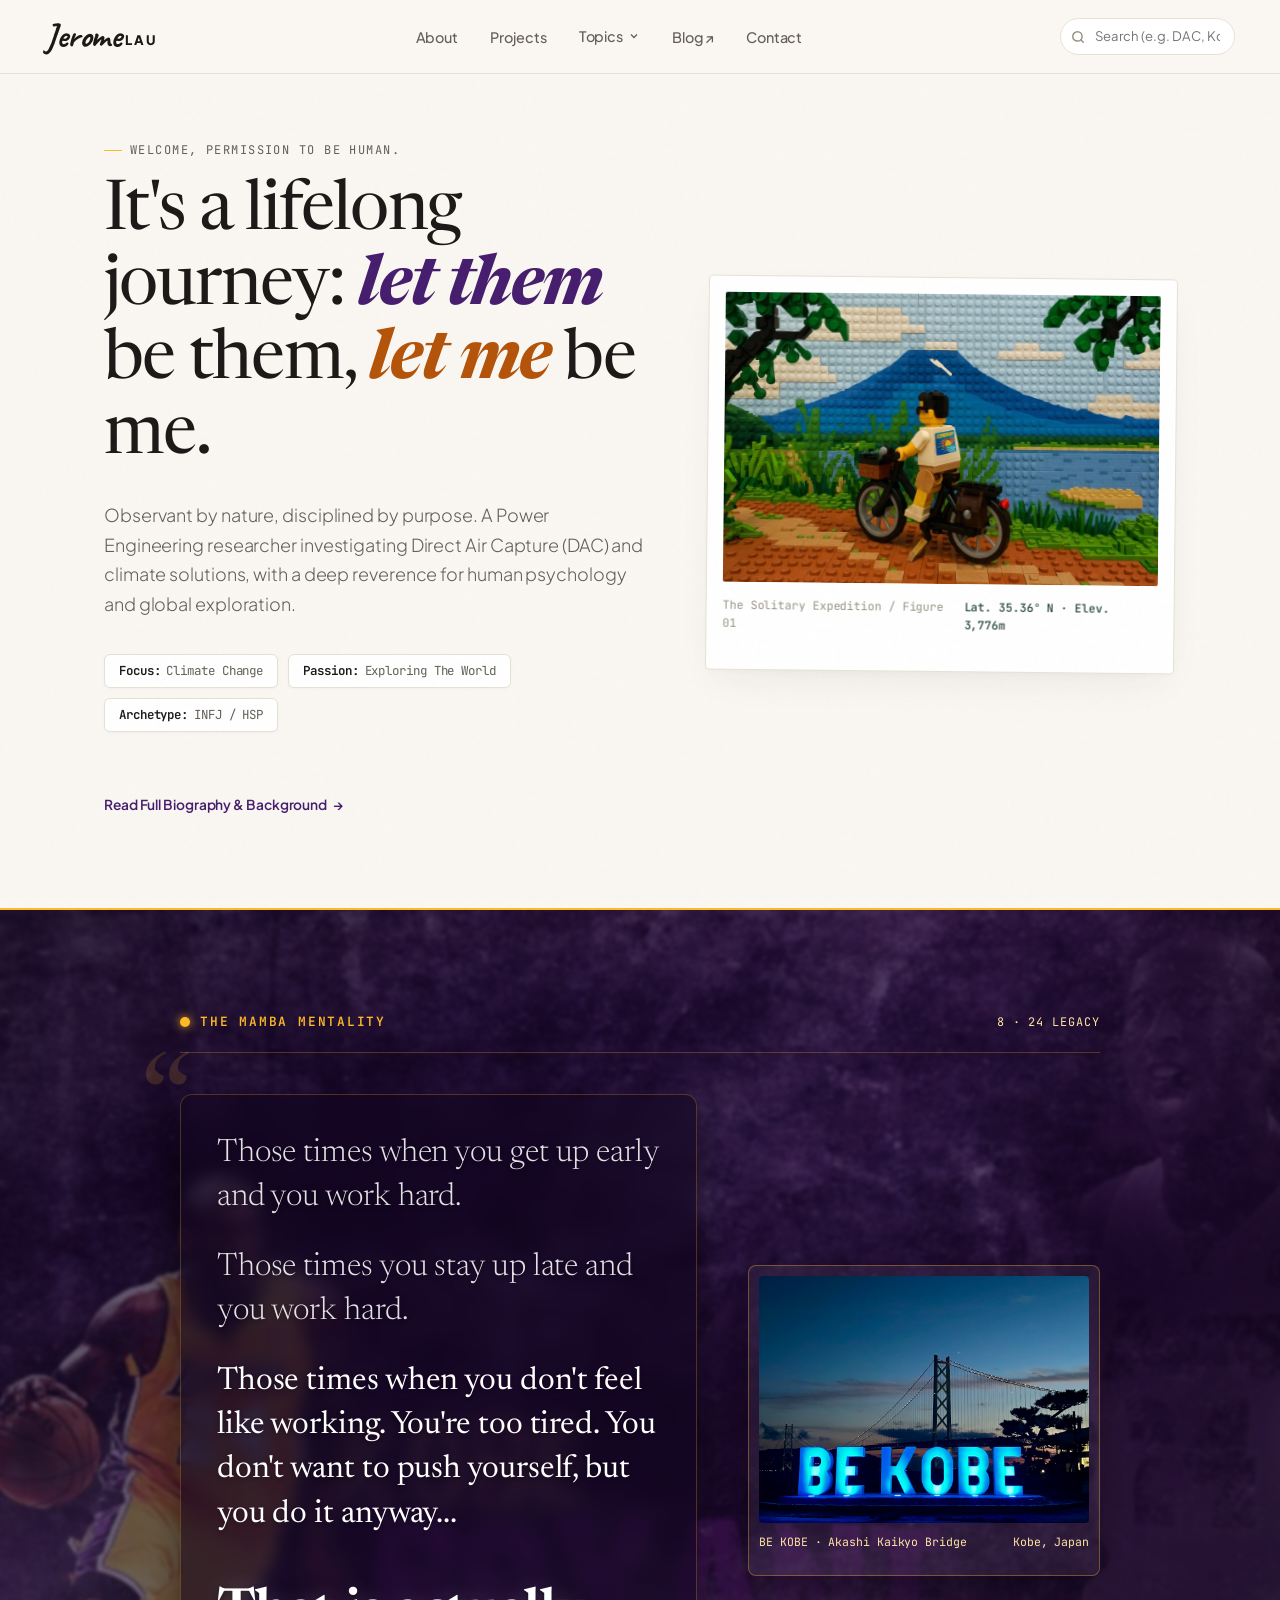
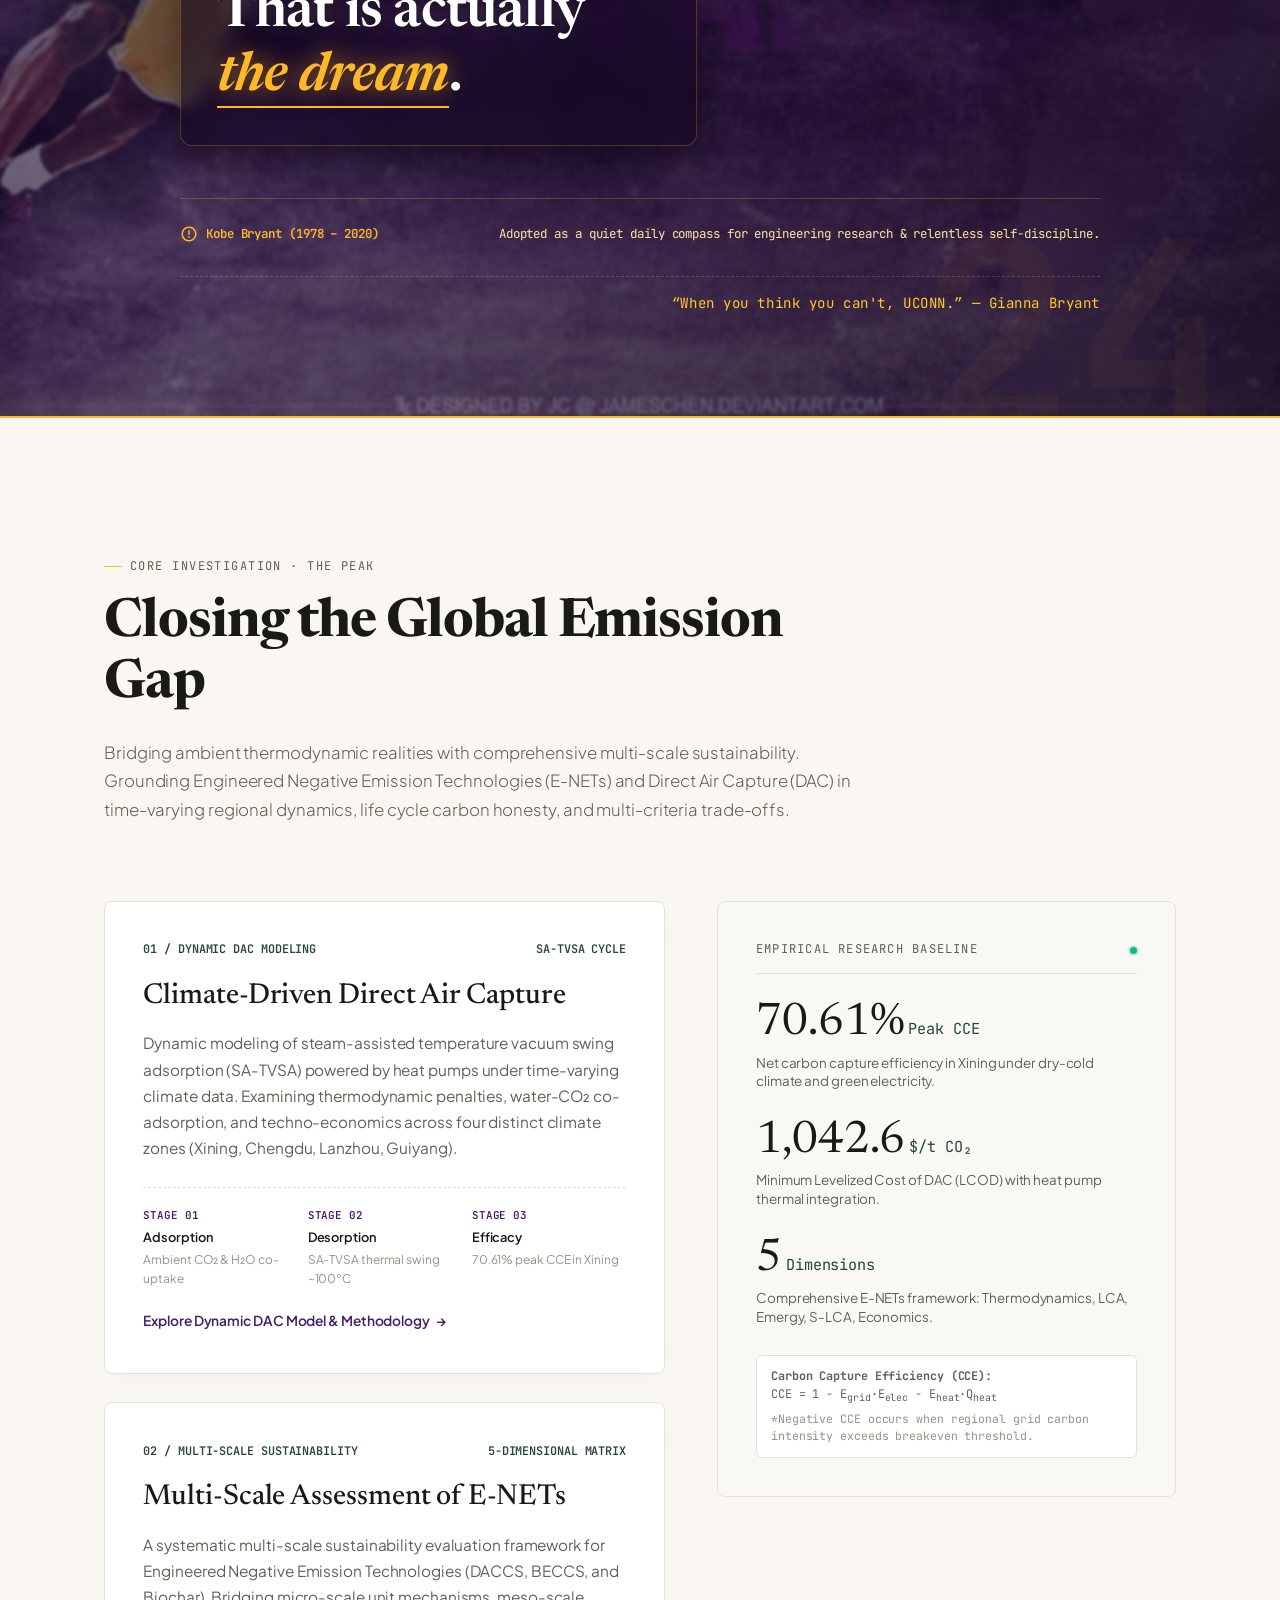
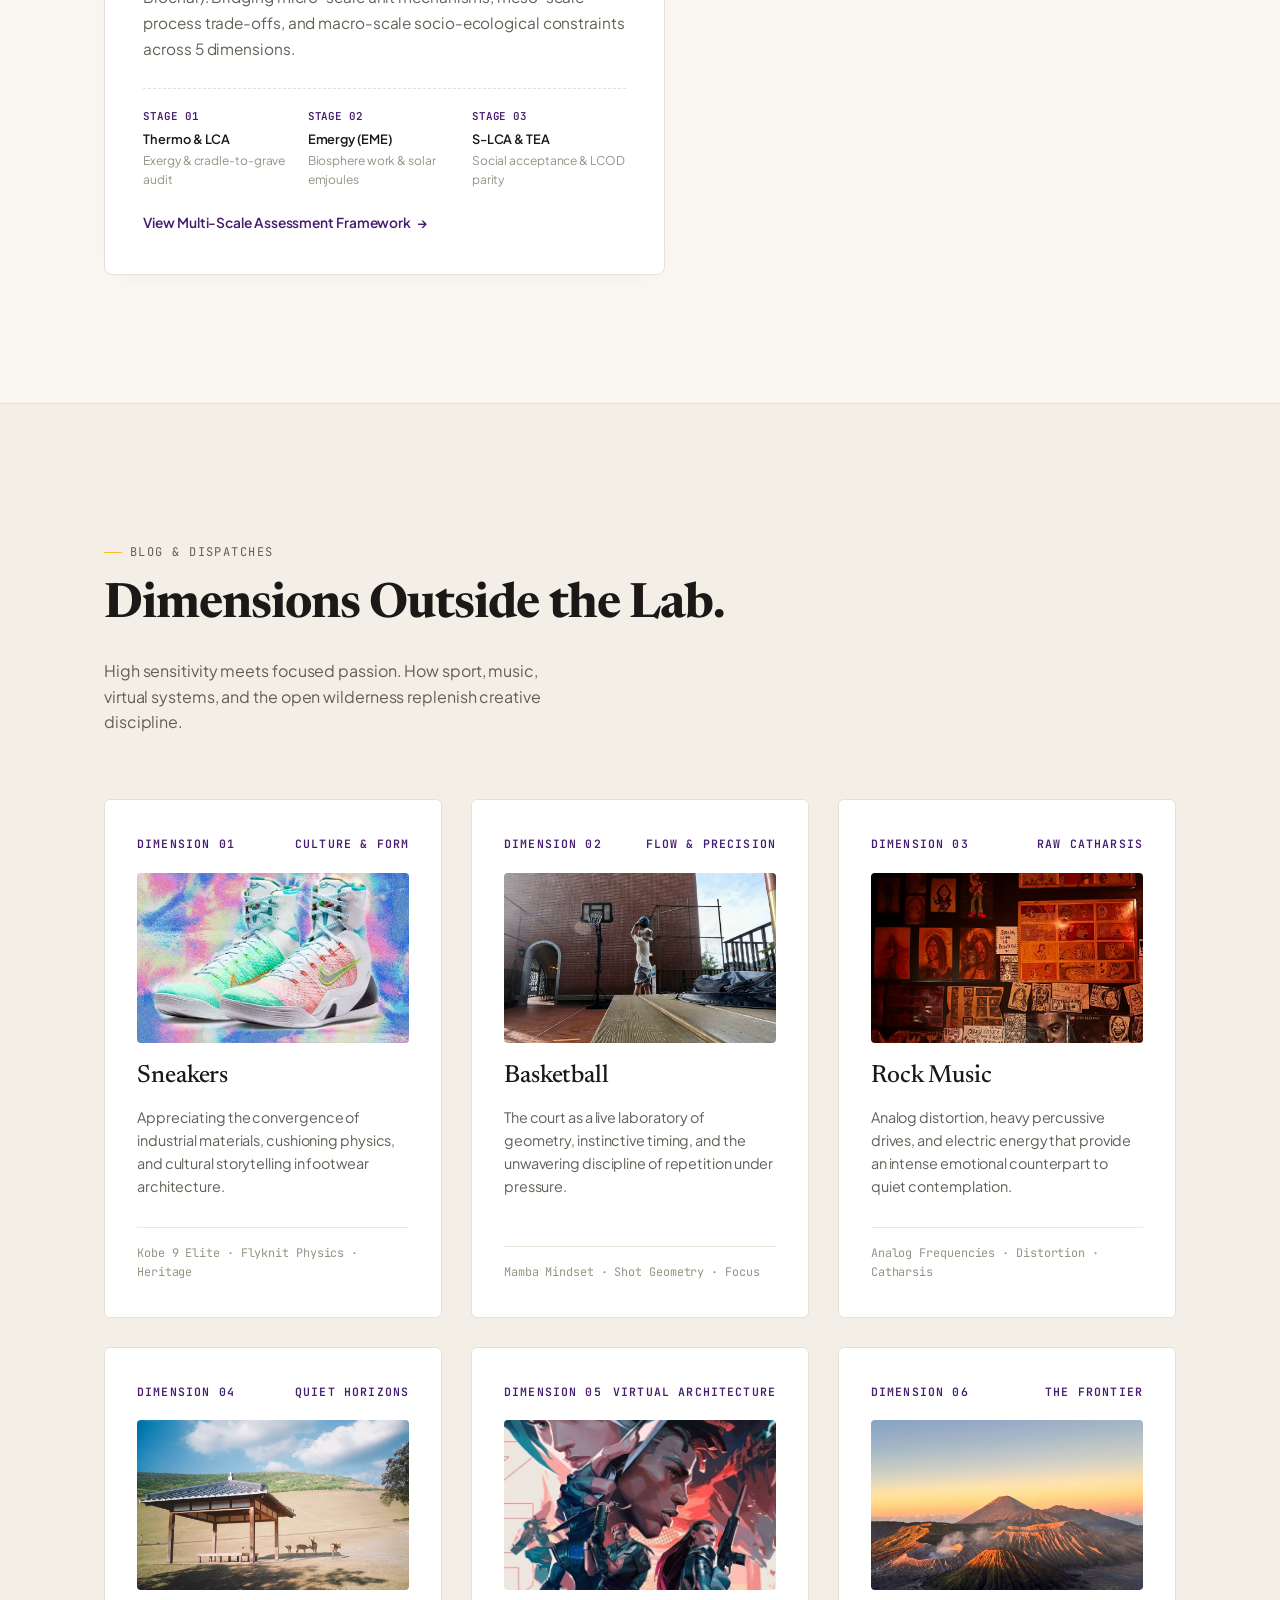
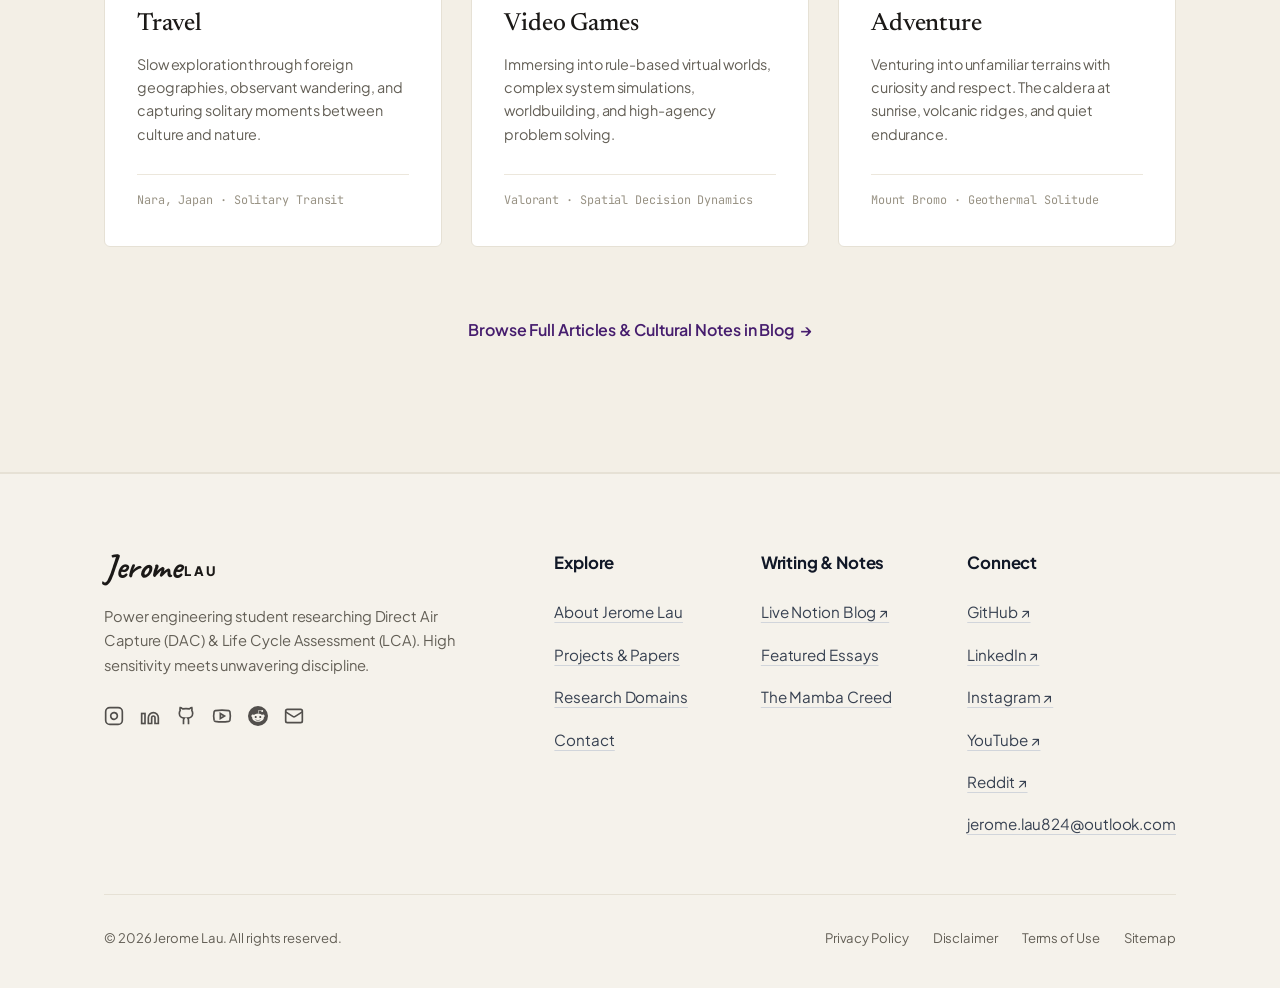
==== commit 56e2cc03: "feat: add dedicated paper subpages, update projects directory with diagram previews, and personalize" ====
--- a/index.html
+++ b/index.html
@@ -1255,9 +1255,9 @@
         
         <header class="peak-header">
           <div class="editorial-kicker">Core Investigation · The Peak</div>
-          <h2 class="peak-title">Closing the Global Carbon Loop.</h2>
+          <h2 class="peak-title">Closing the Global Emission Gap</h2>
           <p class="peak-desc">
-            Direct Air Capture (DAC) and Life Cycle Assessment (LCA) represent the frontier of planetary engineering: pulling carbon from ambient air and calculating net-negative permanence across supply chains.
+            Bridging ambient thermodynamic realities with comprehensive multi-scale sustainability. Grounding Engineered Negative Emission Technologies (E-NETs) and Direct Air Capture (DAC) in time-varying regional dynamics, life cycle carbon honesty, and multi-criteria trade-offs.
           </p>
         </header>
 
@@ -1267,68 +1267,68 @@
             
             <article class="engineering-card">
               <div class="card-meta-bar">
-                <span>01 / ATMOSPHERIC THERMODYNAMICS</span>
-                <span>DAC MODULE</span>
-              </div>
-              <h3 class="card-title">Direct Air Capture (DAC)</h3>
+                <span>01 / DYNAMIC DAC MODELING</span>
+                <span>SA-TVSA CYCLE</span>
+              </div>
+              <h3 class="card-title">Climate-Driven Direct Air Capture</h3>
               <p class="card-body">
-                Treating the atmosphere as an open thermodynamic reservoir. Evaluating solid amine-functionalized sorbents and liquid solvent loops to selectively bind ambient CO₂ at trace concentrations (422 ppm).
+                Dynamic modeling of steam-assisted temperature vacuum swing adsorption (SA-TVSA) powered by heat pumps under time-varying climate data. Examining thermodynamic penalties, water-CO₂ co-adsorption, and techno-economics across four distinct climate zones (Xining, Chengdu, Lanzhou, Guiyang).
               </p>
 
               <div class="flow-steps">
                 <div class="flow-step-item">
                   <span class="flow-step-num">STAGE 01</span>
                   <span class="flow-step-name">Adsorption</span>
-                  <div style="font-size:0.75rem; color:var(--sc-ink-faint); margin-top:2px;">Contacting trace CO₂</div>
+                  <div style="font-size:0.75rem; color:var(--sc-ink-faint); margin-top:2px;">Ambient CO₂ & H₂O co-uptake</div>
                 </div>
                 <div class="flow-step-item">
                   <span class="flow-step-num">STAGE 02</span>
                   <span class="flow-step-name">Desorption</span>
-                  <div style="font-size:0.75rem; color:var(--sc-ink-faint); margin-top:2px;">Thermal swing ~100°C</div>
+                  <div style="font-size:0.75rem; color:var(--sc-ink-faint); margin-top:2px;">SA-TVSA thermal swing ~100°C</div>
                 </div>
                 <div class="flow-step-item">
                   <span class="flow-step-num">STAGE 03</span>
-                  <span class="flow-step-name">Permanence</span>
-                  <div style="font-size:0.75rem; color:var(--sc-ink-faint); margin-top:2px;">Basalt mineralization</div>
+                  <span class="flow-step-name">Efficacy</span>
+                  <div style="font-size:0.75rem; color:var(--sc-ink-faint); margin-top:2px;">70.61% peak CCE in Xining</div>
                 </div>
               </div>
 
-              <a href="topics.html" class="view-subpage-btn">
-                <span>Explore Full Topics Deep-Dive</span>
+              <a href="project-paper-dac-dynamic.html" class="view-subpage-btn">
+                <span>Explore Dynamic DAC Model & Methodology</span>
                 <span>→</span>
               </a>
             </article>
 
             <article class="engineering-card">
               <div class="card-meta-bar">
-                <span>02 / CRADLE-TO-GRAVE QUANTIFICATION</span>
-                <span>LCA FRAMEWORK</span>
-              </div>
-              <h3 class="card-title">Life Cycle Assessment (LCA)</h3>
+                <span>02 / MULTI-SCALE SUSTAINABILITY</span>
+                <span>5-DIMENSIONAL MATRIX</span>
+              </div>
+              <h3 class="card-title">Multi-Scale Assessment of E-NETs</h3>
               <p class="card-body">
-                Engineering honesty in climate claims. Performing ISO 14040/44-compliant life cycle modeling to quantify embodied emissions from grid electricity, sorbent degradation, and downstream sequestration.
+                A systematic multi-scale sustainability evaluation framework for Engineered Negative Emission Technologies (DACCS, BECCS, and Biochar). Bridging micro-scale unit mechanisms, meso-scale process trade-offs, and macro-scale socio-ecological constraints across 5 dimensions.
               </p>
 
               <div class="flow-steps">
                 <div class="flow-step-item">
                   <span class="flow-step-num">STAGE 01</span>
-                  <span class="flow-step-name">Scope Definition</span>
-                  <div style="font-size:0.75rem; color:var(--sc-ink-faint); margin-top:2px;">Boundary accounting</div>
+                  <span class="flow-step-name">Thermo & LCA</span>
+                  <div style="font-size:0.75rem; color:var(--sc-ink-faint); margin-top:2px;">Exergy & cradle-to-grave audit</div>
                 </div>
                 <div class="flow-step-item">
                   <span class="flow-step-num">STAGE 02</span>
-                  <span class="flow-step-name">Inventory (LCI)</span>
-                  <div style="font-size:0.75rem; color:var(--sc-ink-faint); margin-top:2px;">Material & energy audit</div>
+                  <span class="flow-step-name">Emergy (EME)</span>
+                  <div style="font-size:0.75rem; color:var(--sc-ink-faint); margin-top:2px;">Biosphere work & solar emjoules</div>
                 </div>
                 <div class="flow-step-item">
                   <span class="flow-step-num">STAGE 03</span>
-                  <span class="flow-step-name">Net Efficacy</span>
-                  <div style="font-size:0.75rem; color:var(--sc-ink-faint); margin-top:2px;">Negative-emission index</div>
+                  <span class="flow-step-name">S-LCA & TEA</span>
+                  <div style="font-size:0.75rem; color:var(--sc-ink-faint); margin-top:2px;">Social acceptance & LCOD parity</div>
                 </div>
               </div>
 
-              <a href="topics.html" class="view-subpage-btn">
-                <span>View LCA Methodology & Equations</span>
+              <a href="project-paper-nets-sustainability.html" class="view-subpage-btn">
+                <span>View Multi-Scale Assessment Framework</span>
                 <span>→</span>
               </a>
             </article>
@@ -1337,28 +1337,29 @@
 
           <aside class="telemetry-sidebar">
             <div class="telemetry-title">
-              <span>Thermodynamic Baseline</span>
+              <span>Empirical Research Baseline</span>
               <span class="telemetry-live-dot"></span>
             </div>
 
             <div class="stat-row">
-              <div class="stat-val">422<small>ppm</small></div>
-              <div class="stat-label">Current ambient atmospheric CO₂ concentration being captured.</div>
+              <div class="stat-val">70.61%<small>Peak CCE</small></div>
+              <div class="stat-label">Net carbon capture efficiency in Xining under dry-cold climate and green electricity.</div>
             </div>
 
             <div class="stat-row">
-              <div class="stat-val">Year 3<small>Student</small></div>
-              <div class="stat-label">Power Engineering candidate researching thermal/electrical energy trade-offs.</div>
+              <div class="stat-val">1,042.6<small>$/t CO₂</small></div>
+              <div class="stat-label">Minimum Levelized Cost of DAC (LCOD) with heat pump thermal integration.</div>
             </div>
 
             <div class="stat-row">
-              <div class="stat-val">&gt;90%<small>Net Negativity</small></div>
-              <div class="stat-label">Rigorous LCA target accounting for upstream renewable electricity footprint.</div>
+              <div class="stat-val">5<small>Dimensions</small></div>
+              <div class="stat-label">Comprehensive E-NETs framework: Thermodynamics, LCA, Emergy, S-LCA, Economics.</div>
             </div>
 
             <div class="stat-formula-pill">
-              <b>System Governing Principle:</b><br>
-              E<sub>net</sub> = CO₂<sub>sequestered</sub> − CO₂<sub>lifecycle_embodied</sub> &gt; 0
+              <b>Carbon Capture Efficiency (CCE):</b><br>
+              CCE = 1 − E<sub>grid</sub>·E<sub>elec</sub> − E<sub>heat</sub>·Q<sub>heat</sub><br>
+              <span style="font-size:0.72rem; color:var(--sc-ink-faint); display:block; margin-top:4px;">*Negative CCE occurs when regional grid carbon intensity exceeds breakeven threshold.</span>
             </div>
           </aside>
 
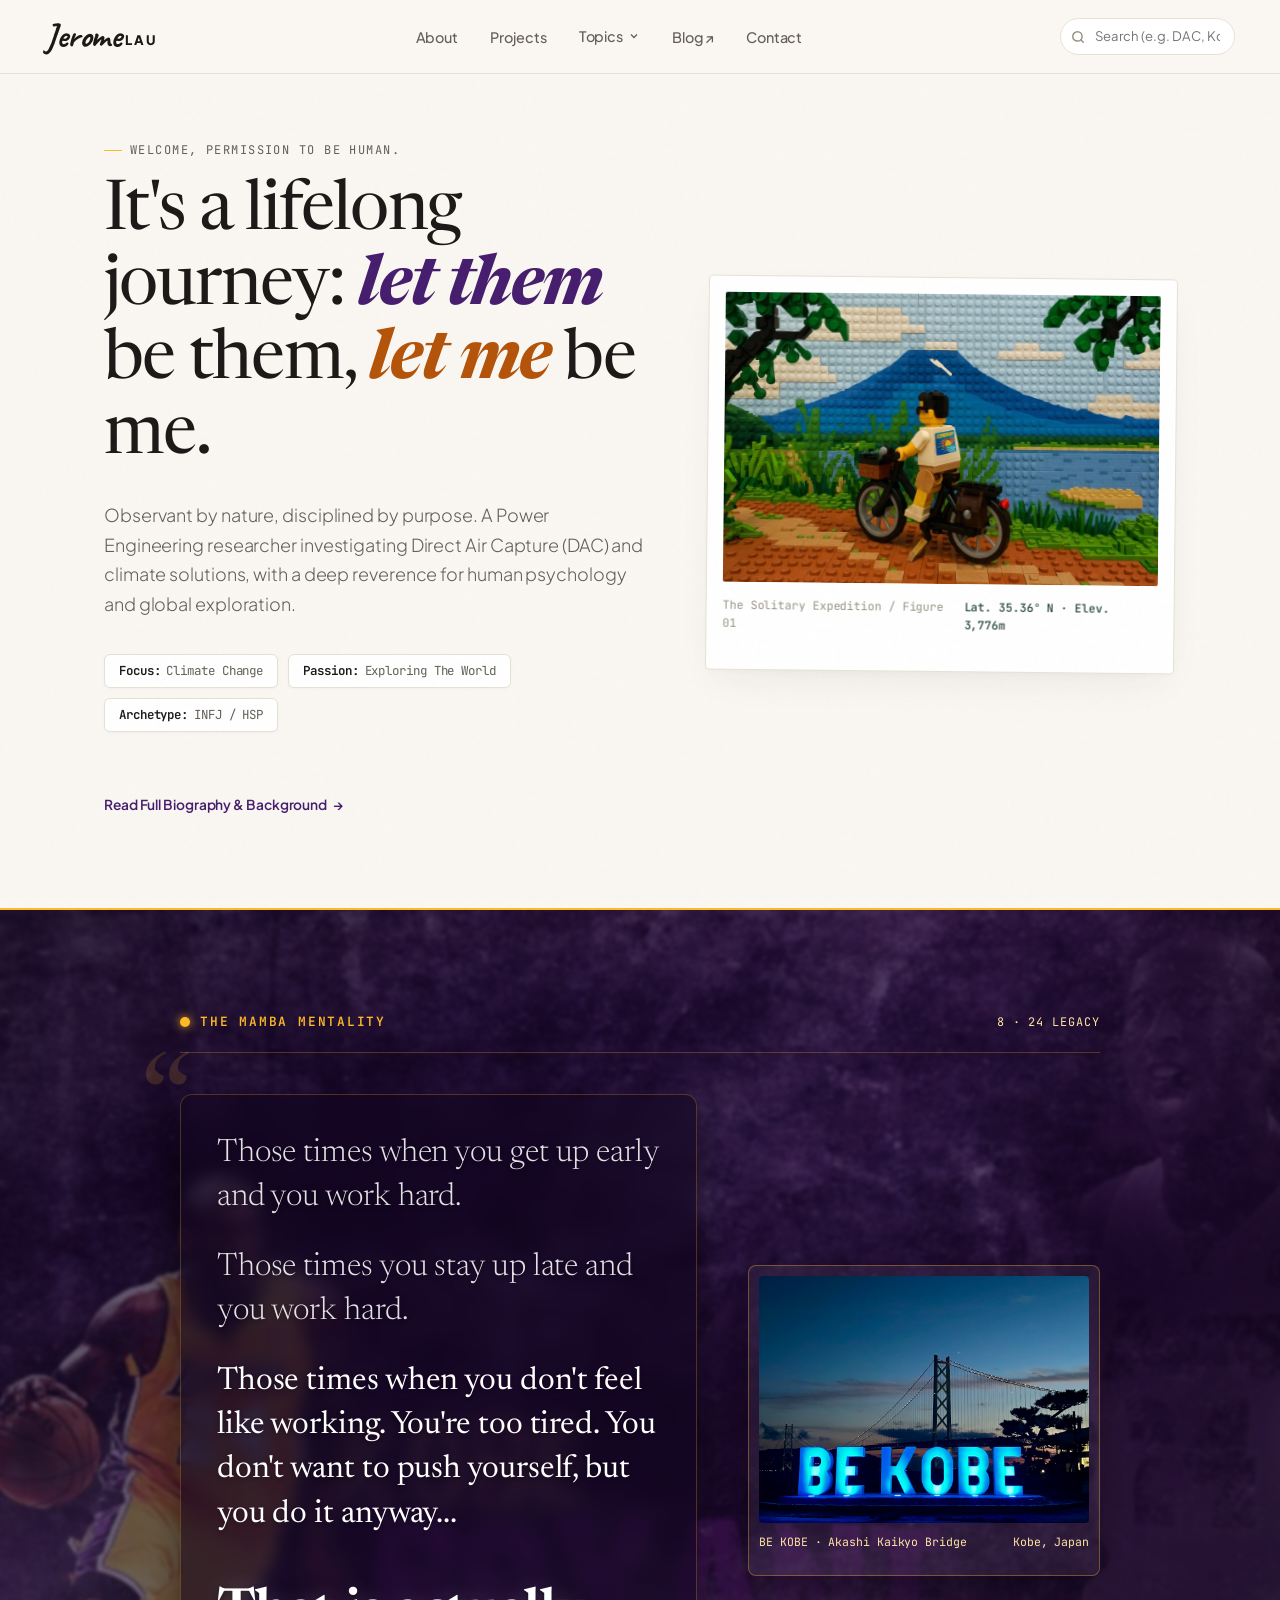
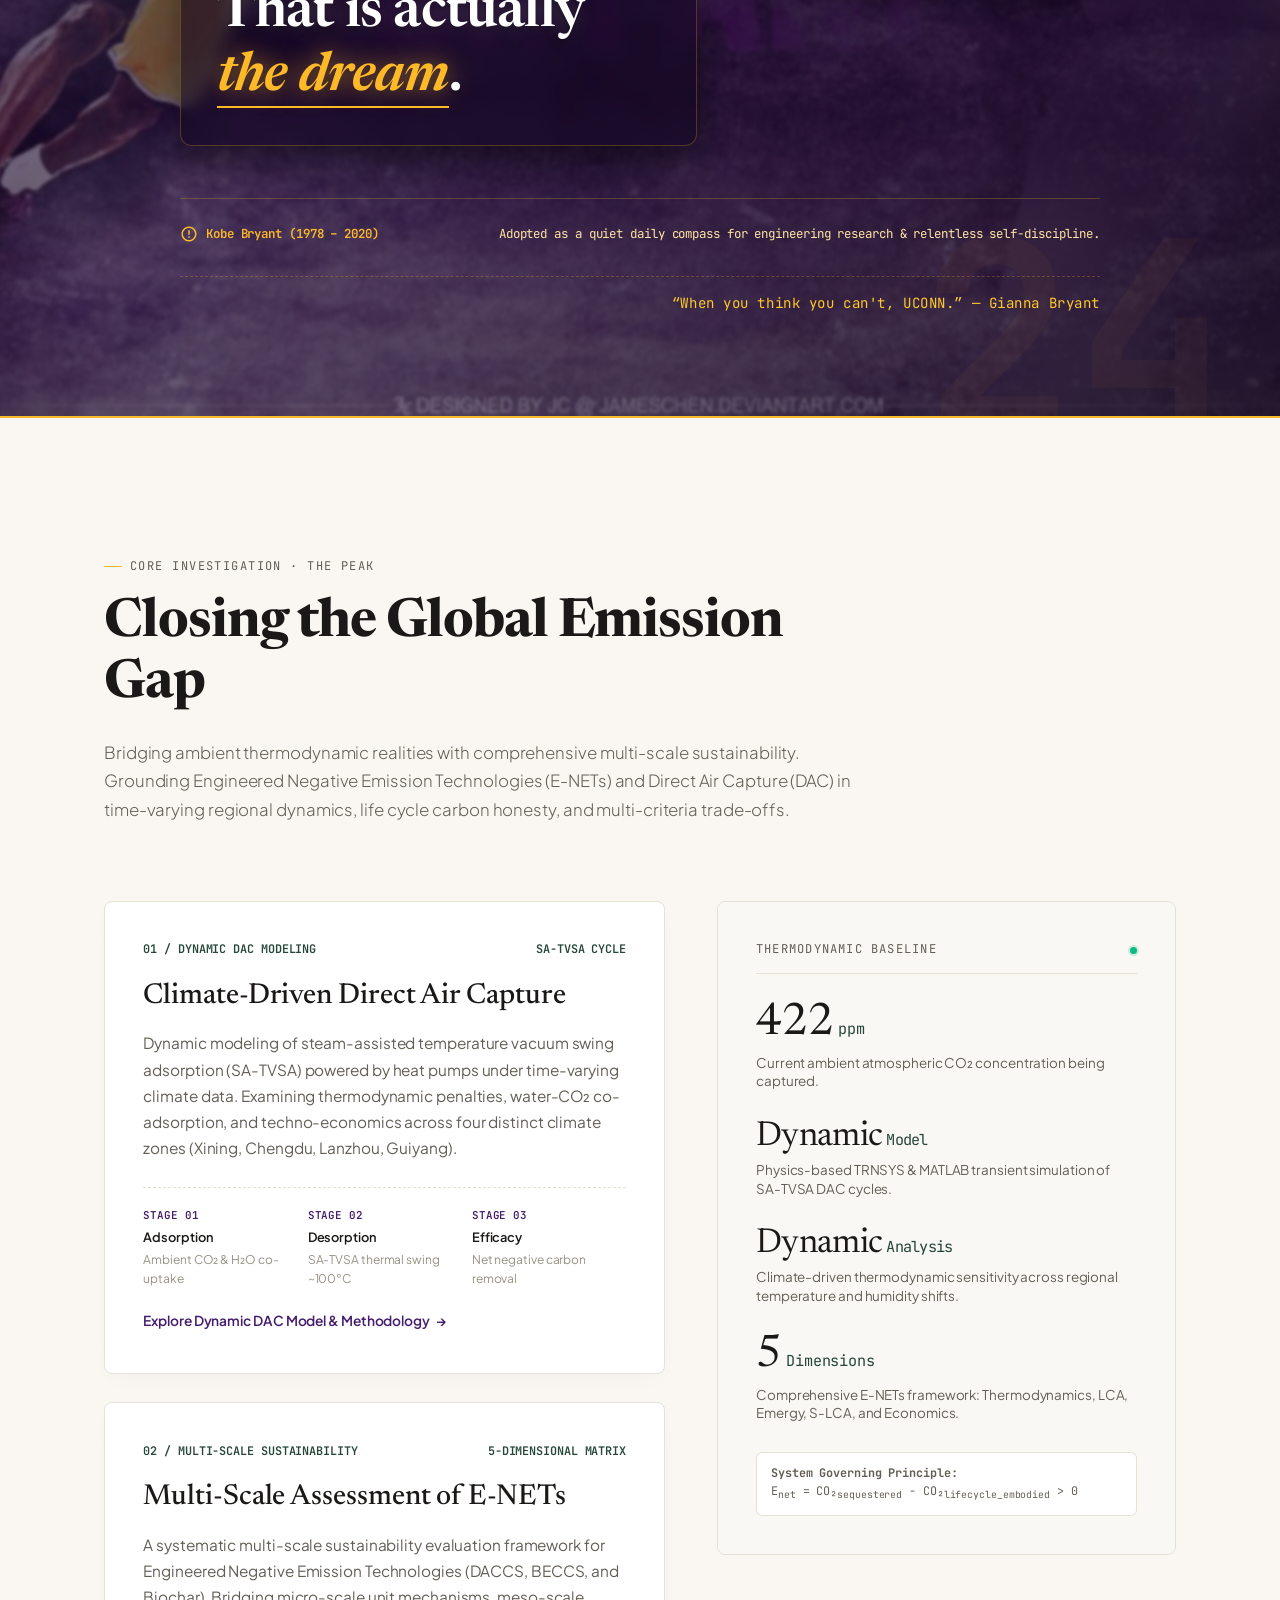
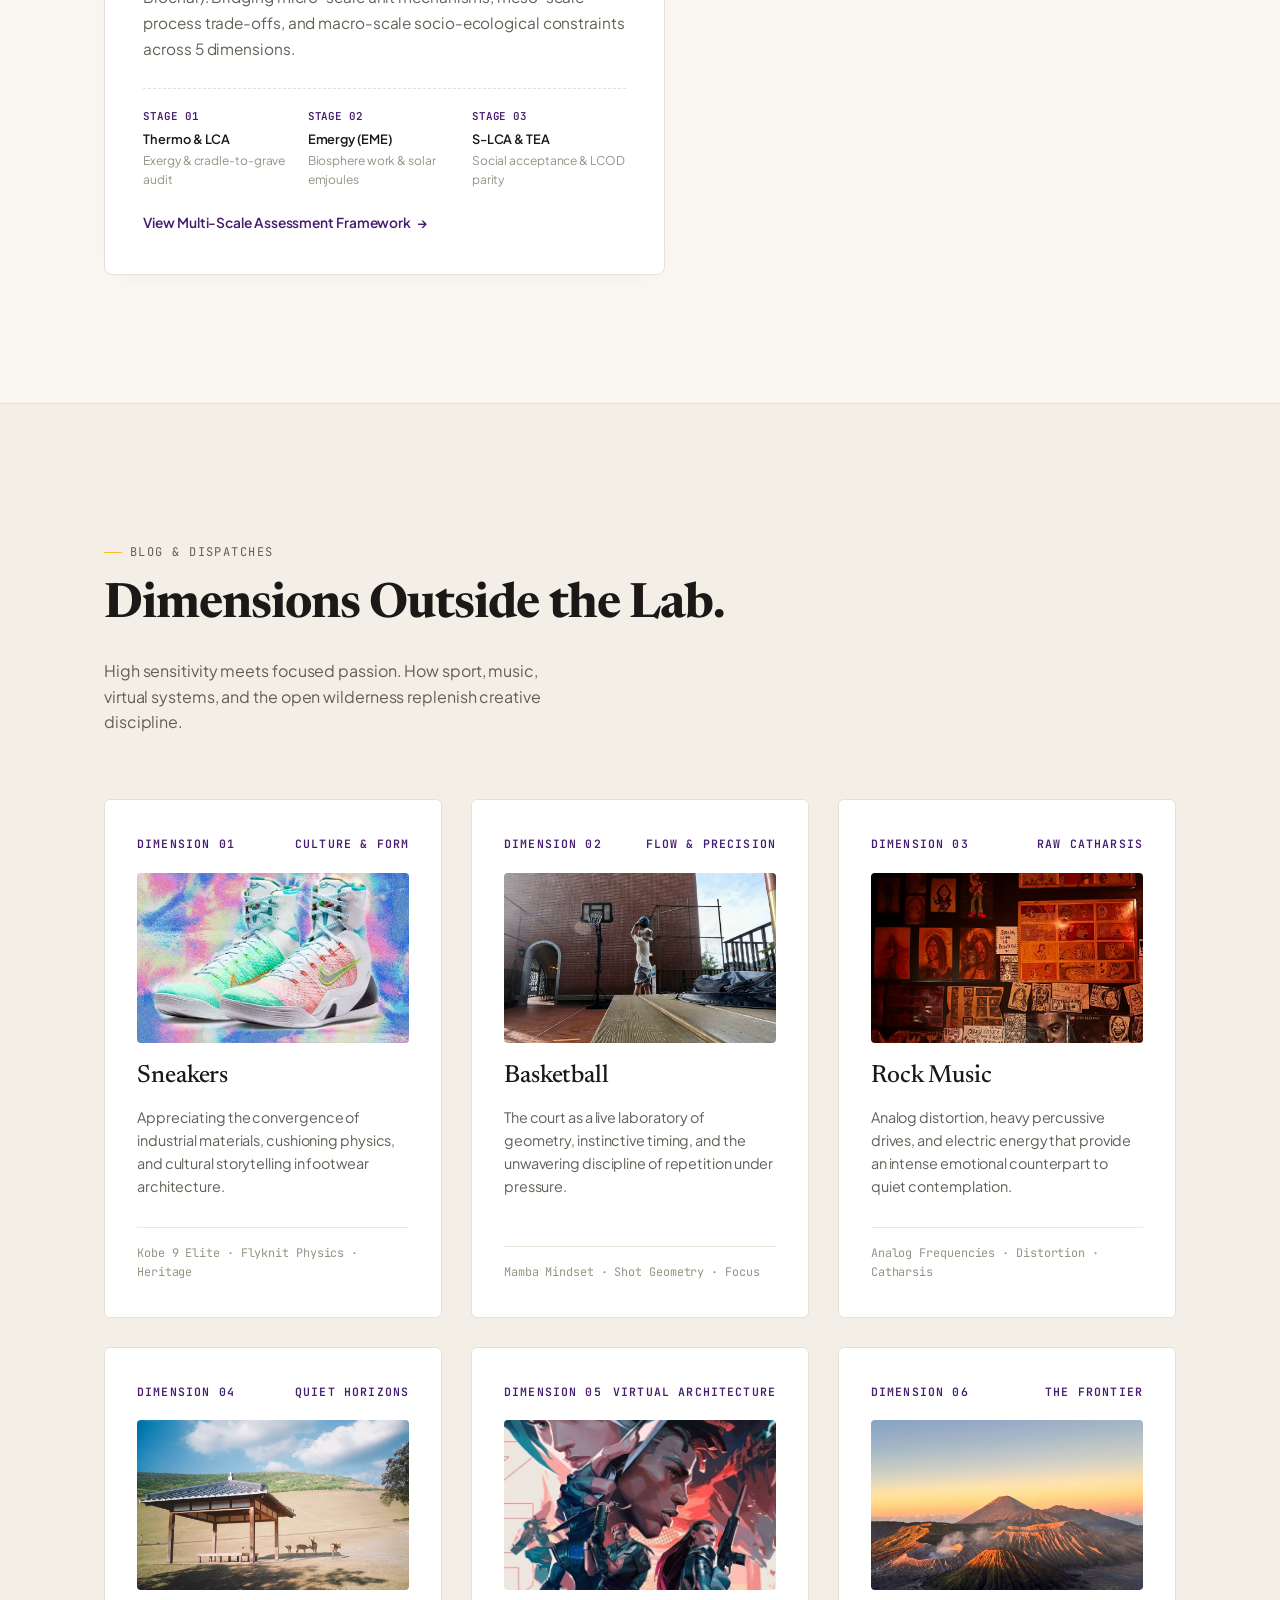
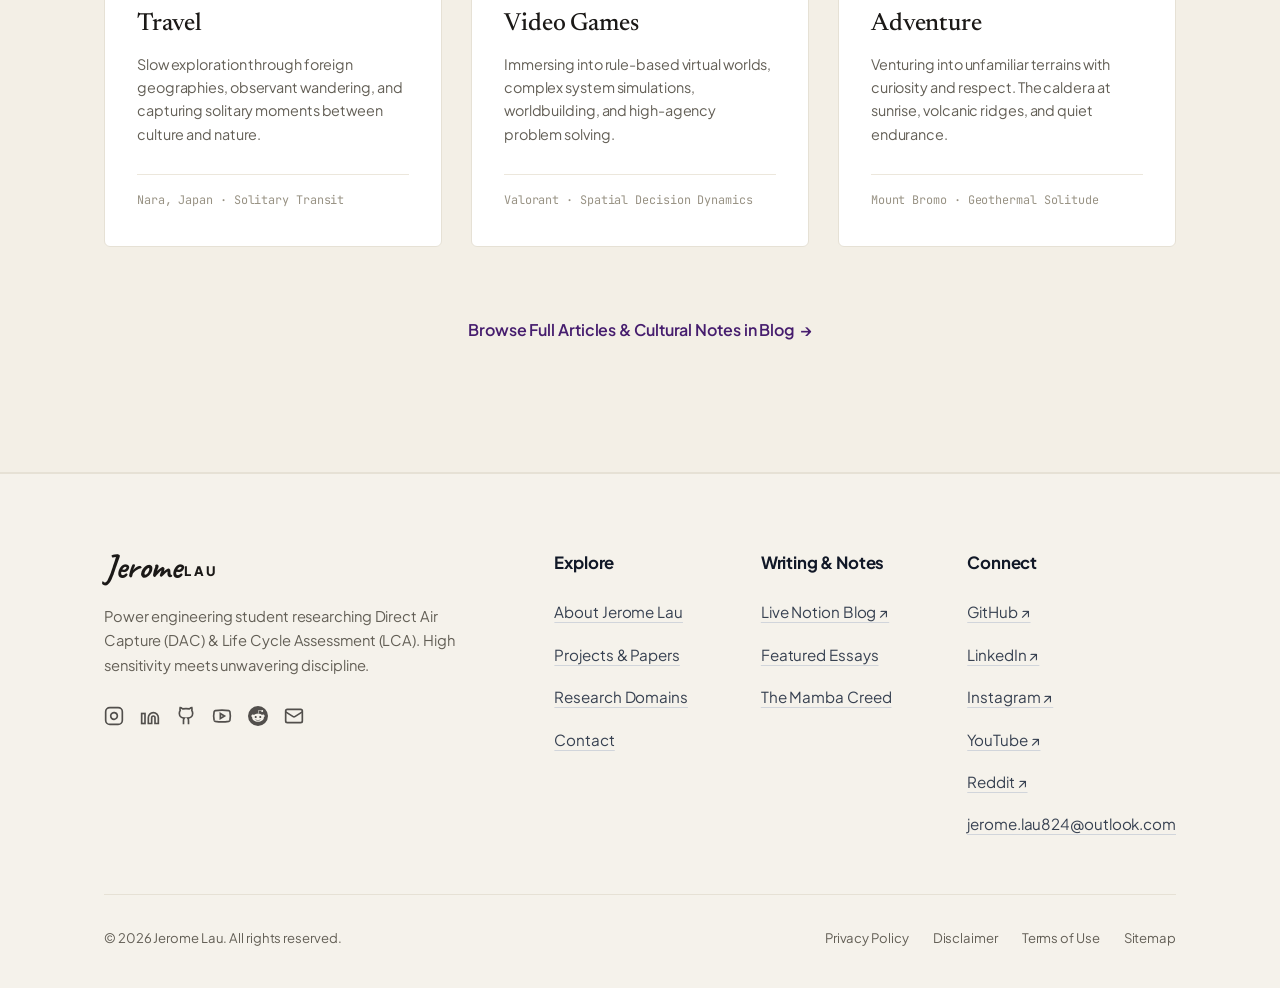
==== commit eb6956b5: "fix: update review paper Fig 2 diagram, clean specific data metrics on homepage, and restore dynamic" ====
--- a/index.html
+++ b/index.html
@@ -736,6 +736,11 @@
       margin-bottom: 0.4rem;
     }
 
+    .stat-val.stat-val-text {
+      font-size: 2.15rem;
+      letter-spacing: -0.02em;
+    }
+
     .stat-val small {
       font-family: var(--sc-font-mono);
       font-size: 0.95rem;
@@ -1289,7 +1294,7 @@
                 <div class="flow-step-item">
                   <span class="flow-step-num">STAGE 03</span>
                   <span class="flow-step-name">Efficacy</span>
-                  <div style="font-size:0.75rem; color:var(--sc-ink-faint); margin-top:2px;">70.61% peak CCE in Xining</div>
+                  <div style="font-size:0.75rem; color:var(--sc-ink-faint); margin-top:2px;">Net negative carbon removal</div>
                 </div>
               </div>
 
@@ -1337,29 +1342,33 @@
 
           <aside class="telemetry-sidebar">
             <div class="telemetry-title">
-              <span>Empirical Research Baseline</span>
+              <span>Thermodynamic Baseline</span>
               <span class="telemetry-live-dot"></span>
             </div>
 
             <div class="stat-row">
-              <div class="stat-val">70.61%<small>Peak CCE</small></div>
-              <div class="stat-label">Net carbon capture efficiency in Xining under dry-cold climate and green electricity.</div>
+              <div class="stat-val">422<small>ppm</small></div>
+              <div class="stat-label">Current ambient atmospheric CO₂ concentration being captured.</div>
             </div>
 
             <div class="stat-row">
-              <div class="stat-val">1,042.6<small>$/t CO₂</small></div>
-              <div class="stat-label">Minimum Levelized Cost of DAC (LCOD) with heat pump thermal integration.</div>
+              <div class="stat-val stat-val-text">Dynamic<small>Model</small></div>
+              <div class="stat-label">Physics-based TRNSYS & MATLAB transient simulation of SA-TVSA DAC cycles.</div>
+            </div>
+
+            <div class="stat-row">
+              <div class="stat-val stat-val-text">Dynamic<small>Analysis</small></div>
+              <div class="stat-label">Climate-driven thermodynamic sensitivity across regional temperature and humidity shifts.</div>
             </div>
 
             <div class="stat-row">
               <div class="stat-val">5<small>Dimensions</small></div>
-              <div class="stat-label">Comprehensive E-NETs framework: Thermodynamics, LCA, Emergy, S-LCA, Economics.</div>
+              <div class="stat-label">Comprehensive E-NETs framework: Thermodynamics, LCA, Emergy, S-LCA, and Economics.</div>
             </div>
 
             <div class="stat-formula-pill">
-              <b>Carbon Capture Efficiency (CCE):</b><br>
-              CCE = 1 − E<sub>grid</sub>·E<sub>elec</sub> − E<sub>heat</sub>·Q<sub>heat</sub><br>
-              <span style="font-size:0.72rem; color:var(--sc-ink-faint); display:block; margin-top:4px;">*Negative CCE occurs when regional grid carbon intensity exceeds breakeven threshold.</span>
+              <b>System Governing Principle:</b><br>
+              E<sub>net</sub> = CO₂<sub>sequestered</sub> − CO₂<sub>lifecycle_embodied</sub> &gt; 0
             </div>
           </aside>
 
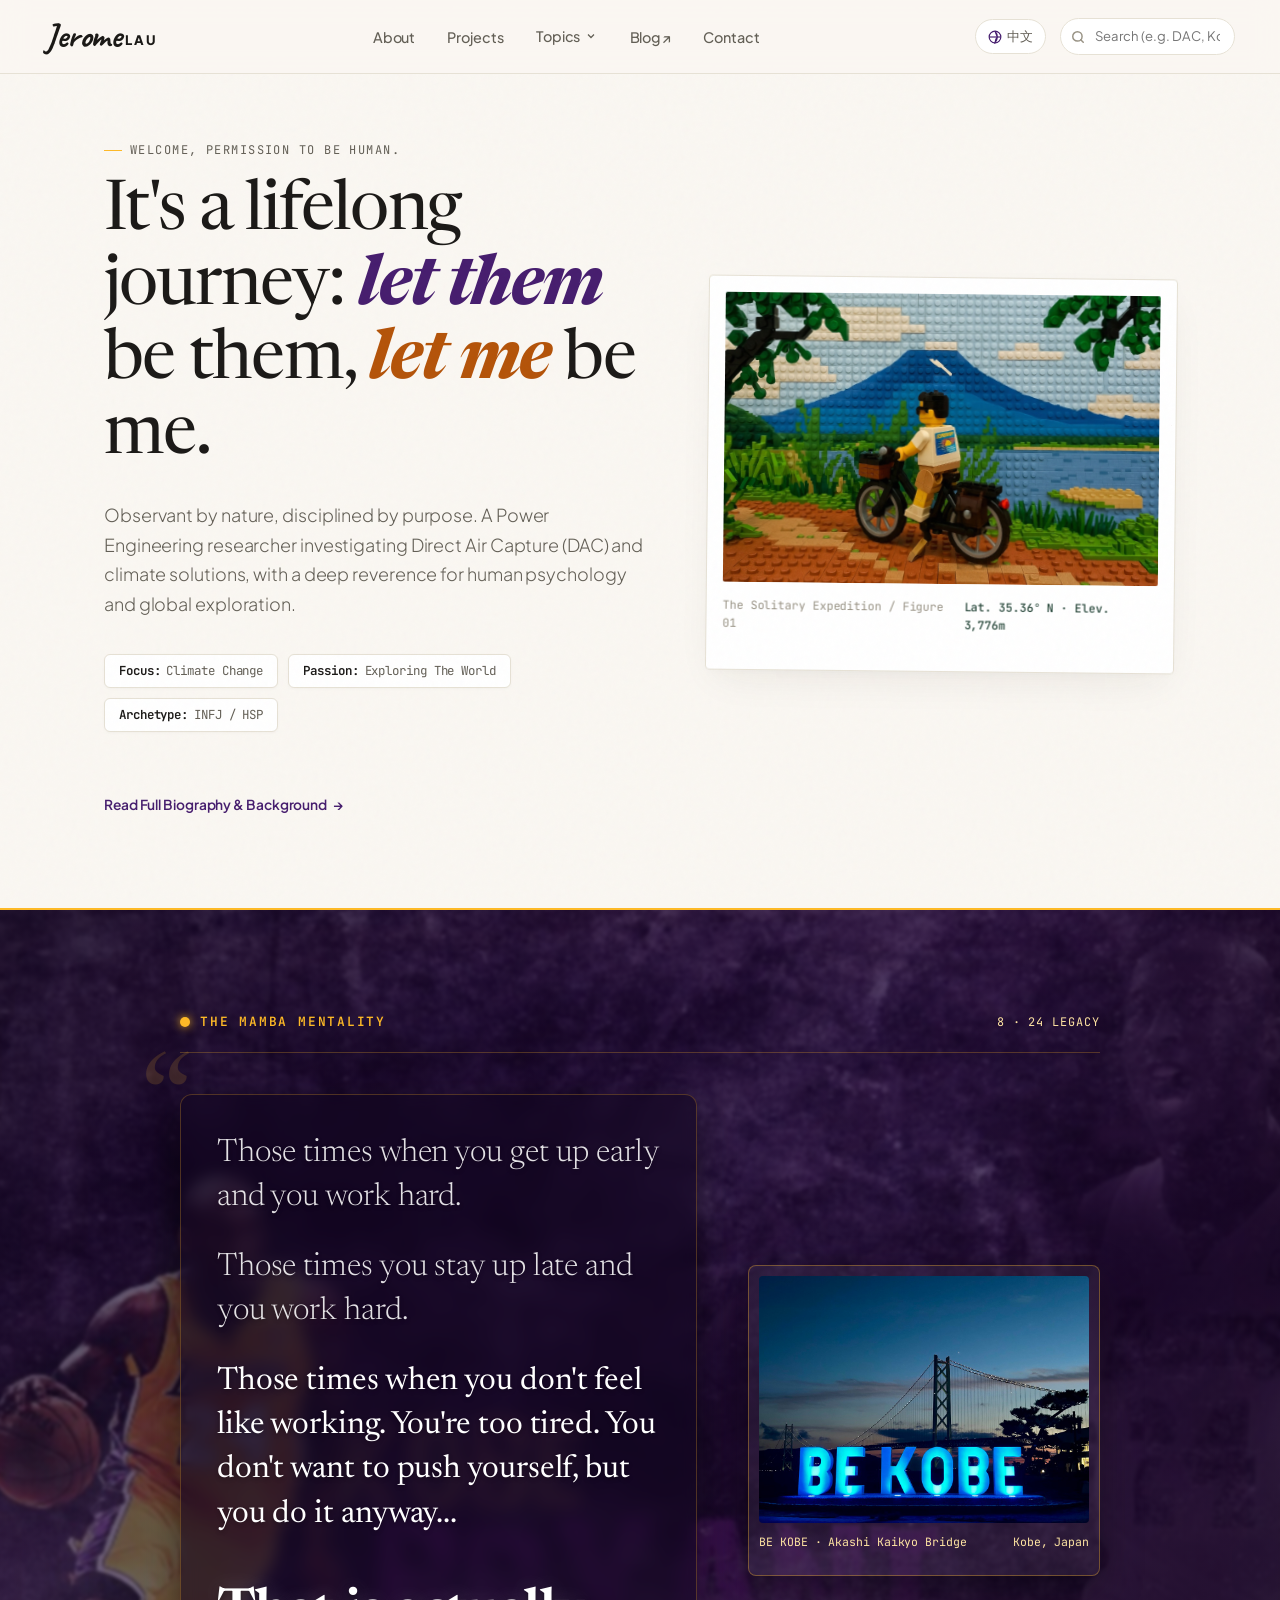
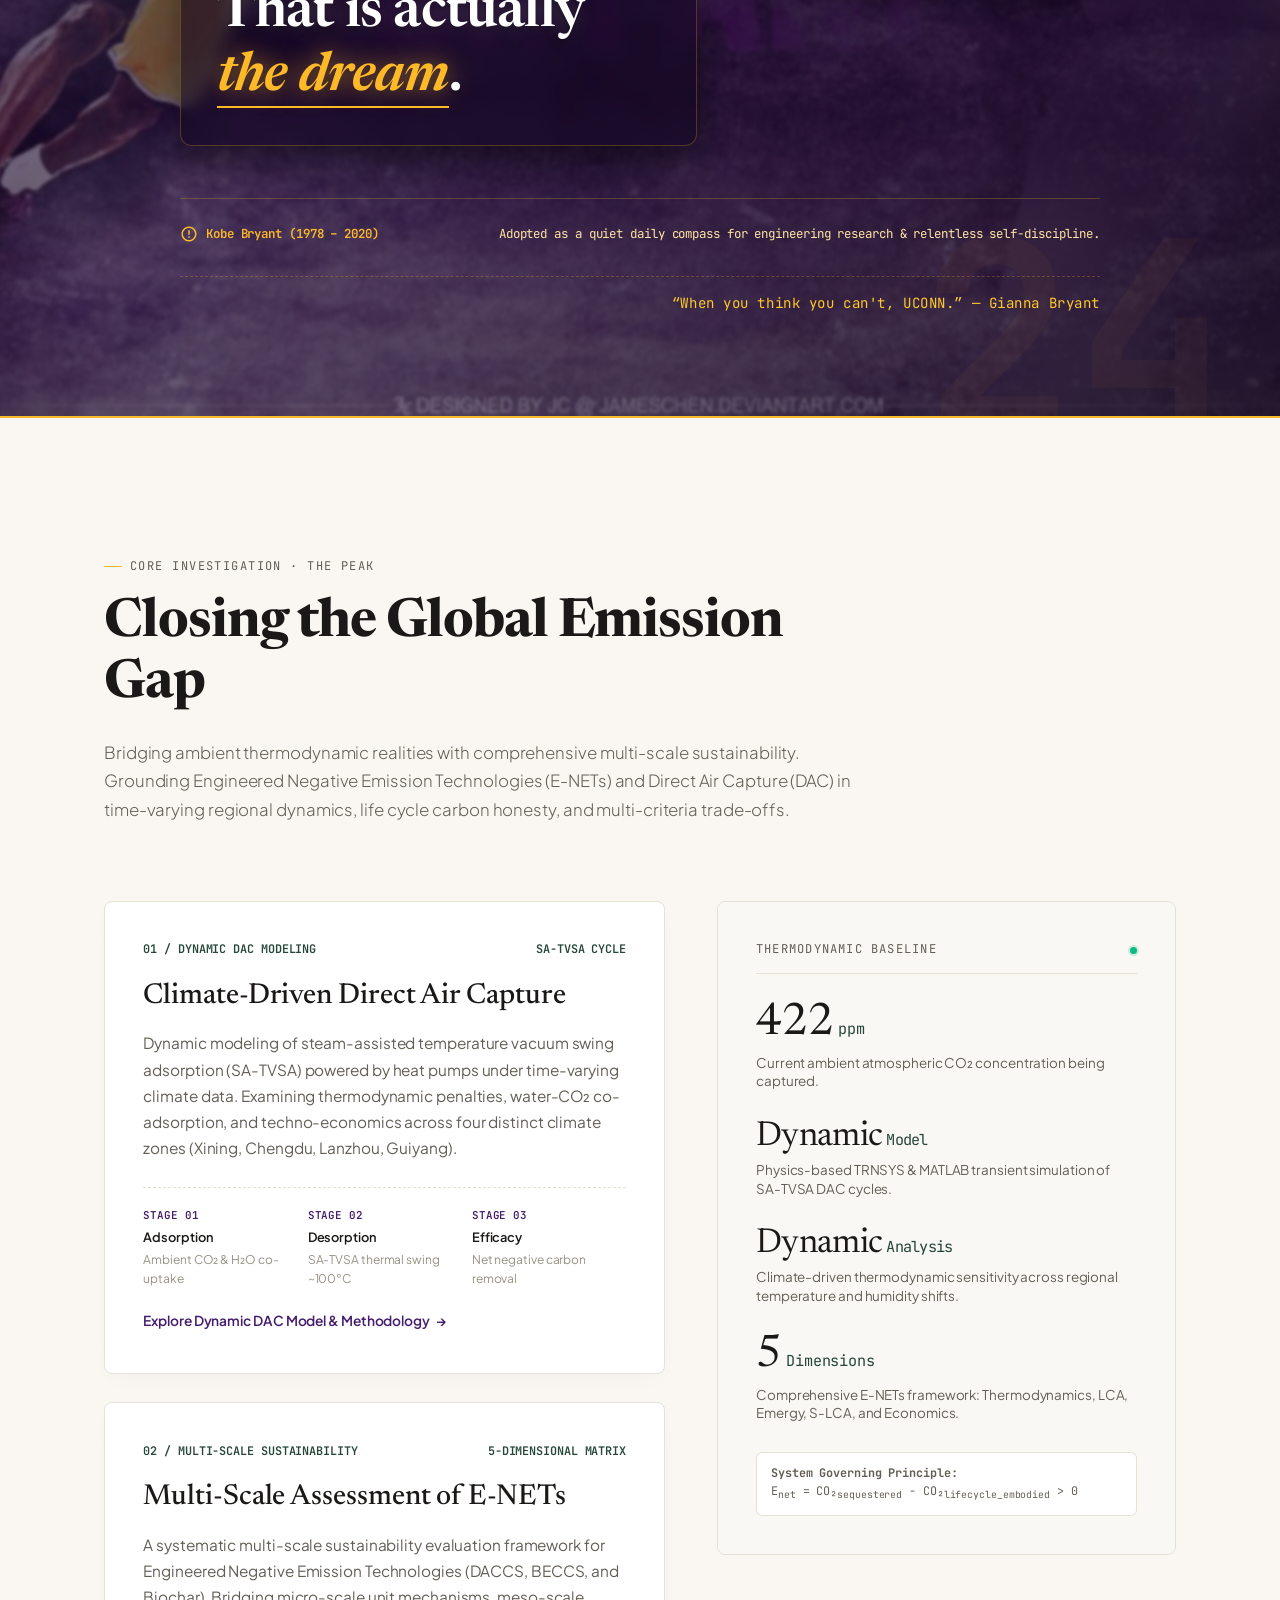
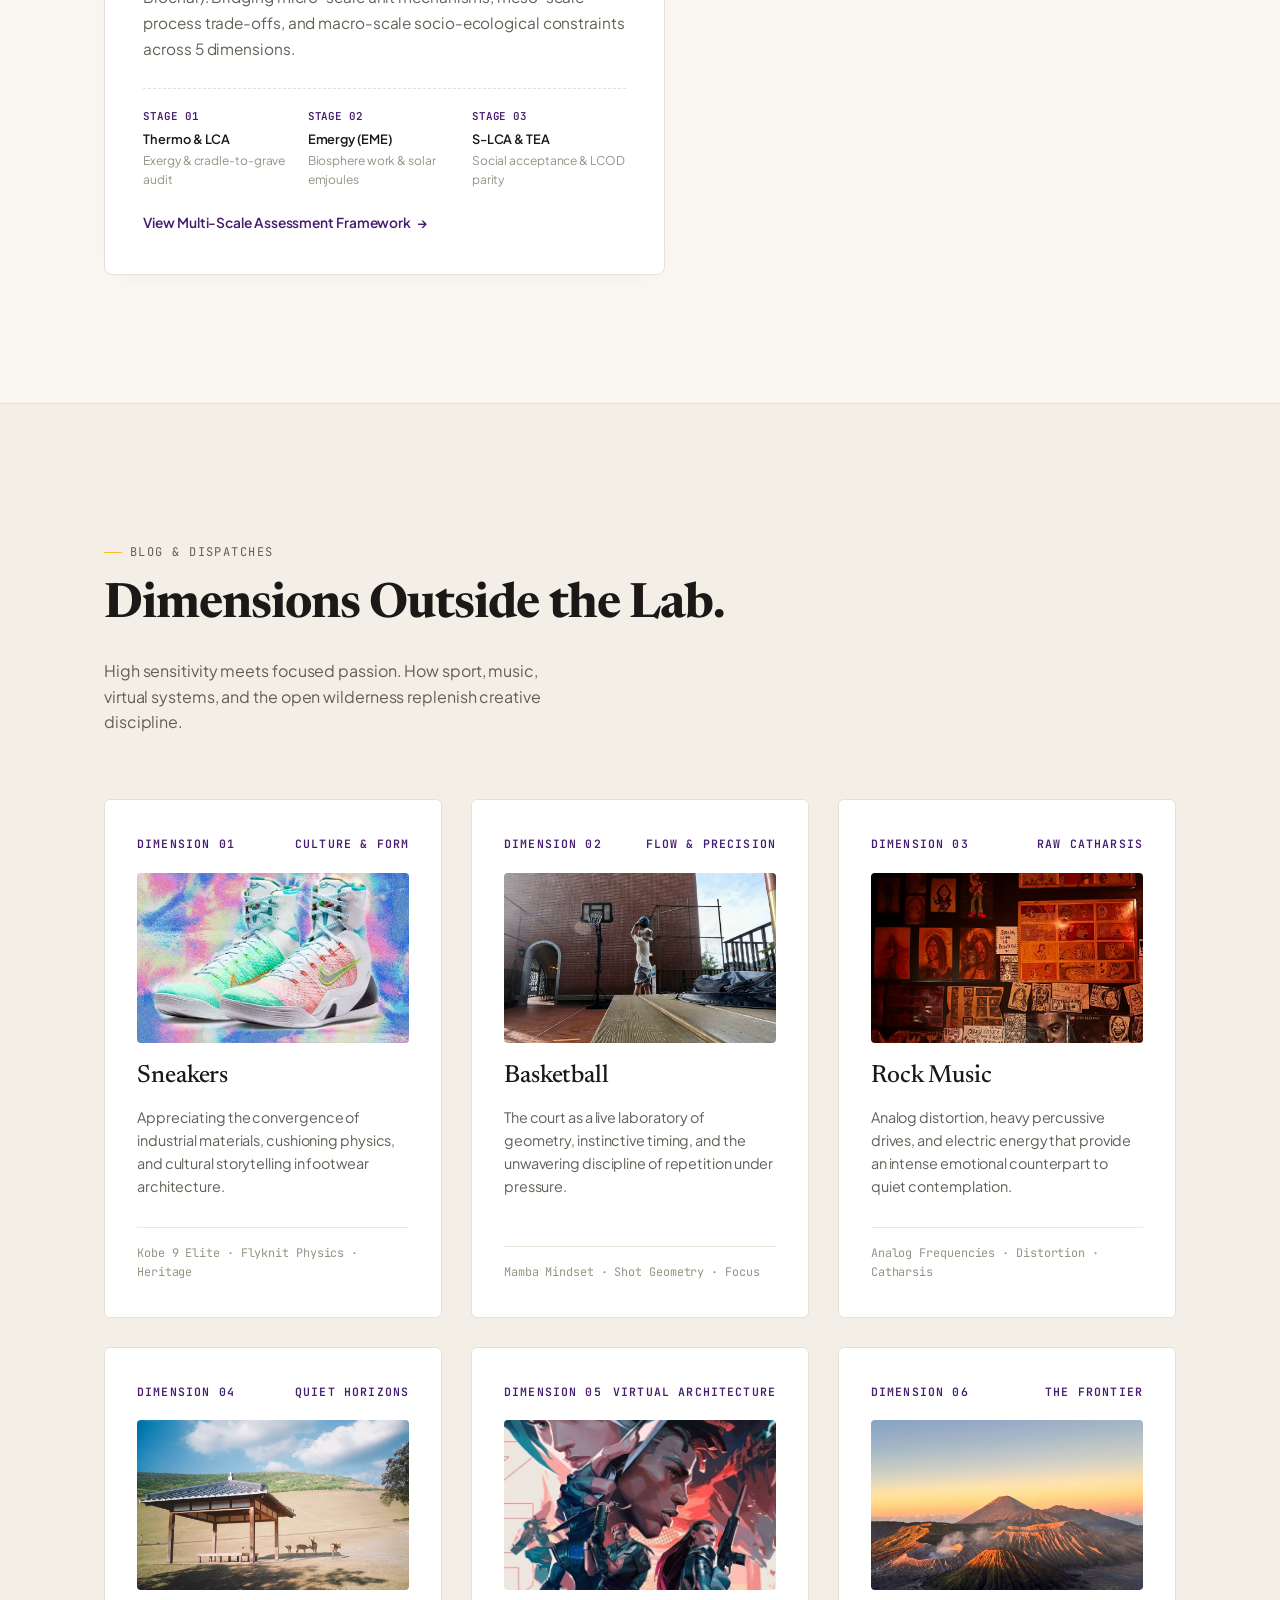
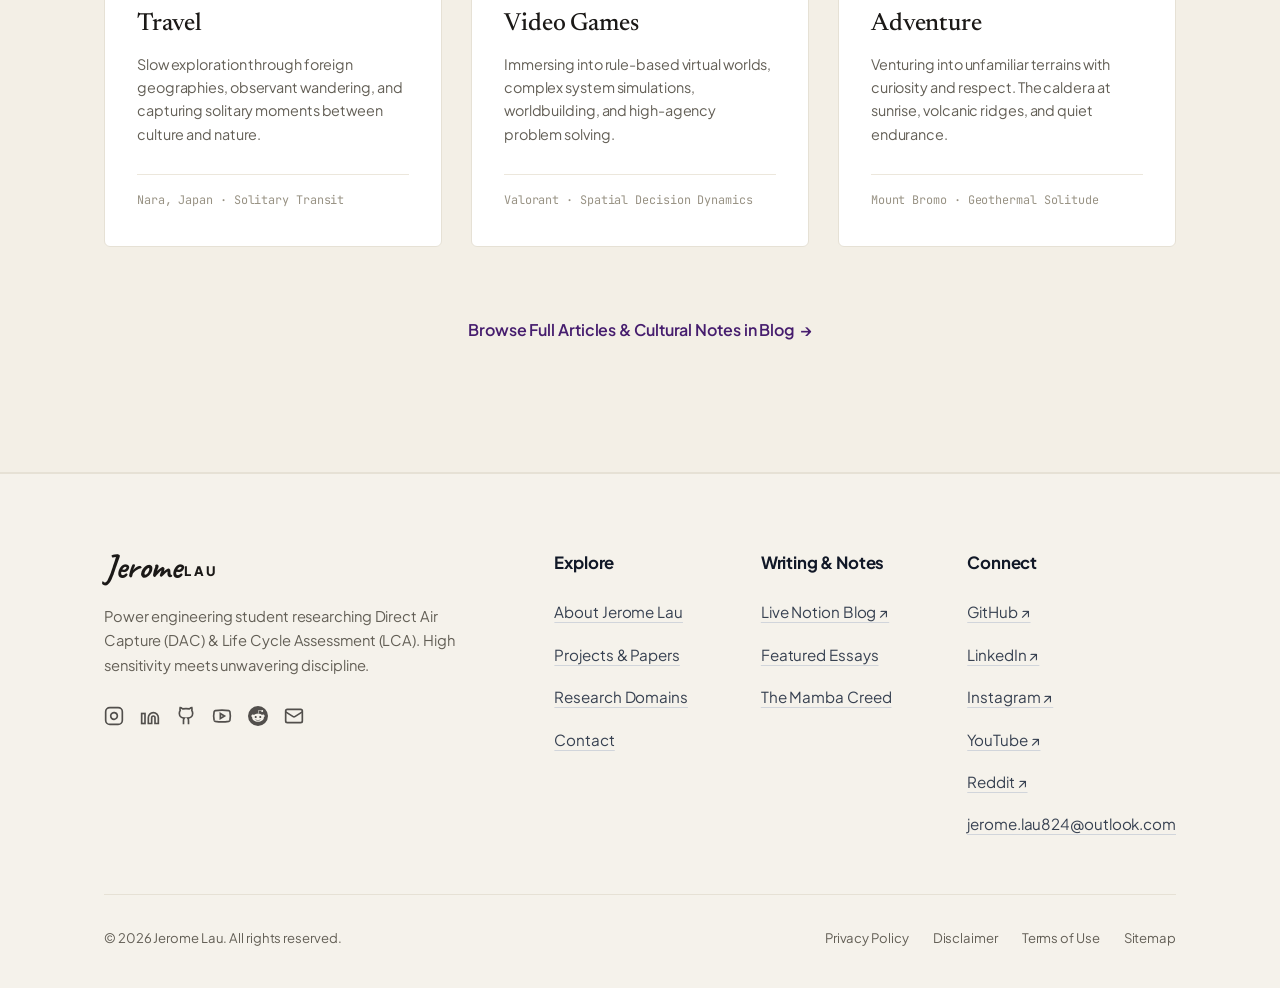
==== commit 0030d65c: "feat: design dedicated Chinese edition (index-zh.html) and add bilingual EN/ZH switcher across entir" ====
--- a/index.html
+++ b/index.html
@@ -1105,8 +1105,13 @@
         <li><a href="contact.html" class="nav-link">Contact</a></li>
       </ul>
 
-      <!-- Right: Search Box + Mobile Menu Toggle -->
+      <!-- Right: Language Switch + Search Box + Mobile Menu Toggle -->
       <div class="nav-right-tools">
+        <a href="index-zh.html" class="nav-lang-btn" title="切换至中文版">
+          <svg width="14" height="14" viewBox="0 0 24 24" fill="none" stroke="currentColor" stroke-width="2"><circle cx="12" cy="12" r="10"></circle><line x1="2" y1="12" x2="22" y2="12"></line><path d="M12 2a15.3 15.3 0 0 1 4 10 15.3 15.3 0 0 1-4 10 15.3 15.3 0 0 1 4-10z"></path></svg>
+          <span>中文</span>
+        </a>
+
         <div class="nav-search-wrap">
           <svg class="nav-search-icon" viewBox="0 0 24 24" fill="none" stroke="currentColor" stroke-width="2.5" stroke-linecap="round" stroke-linejoin="round">
             <circle cx="11" cy="11" r="8"></circle>
@@ -1130,6 +1135,13 @@
           <li><a href="https://notionnext-website.vercel.app/" target="_blank" rel="noopener noreferrer" class="mobile-nav-link">Blog ↗</a></li>
           <li><a href="contact.html" class="mobile-nav-link">Contact</a></li>
         </ul>
+        <div class="mobile-lang-row">
+          <span style="font-size:0.85rem; color:var(--sc-ink-soft);">Language / 语言:</span>
+          <a href="index-zh.html" class="mobile-lang-pill">
+            <svg width="14" height="14" viewBox="0 0 24 24" fill="none" stroke="currentColor" stroke-width="2"><circle cx="12" cy="12" r="10"></circle><line x1="2" y1="12" x2="22" y2="12"></line><path d="M12 2a15.3 15.3 0 0 1 4 10 15.3 15.3 0 0 1-4 10 15.3 15.3 0 0 1 4-10z"></path></svg>
+            <span>切换至中文版本</span>
+          </a>
+        </div>
         <div class="mobile-nav-footer">
           <p class="mobile-nav-tagline">“When you think you can't, UCONN.” — Gianna Bryant</p>
         </div>
--- a/scrollcraft.css
+++ b/scrollcraft.css
@@ -908,3 +908,72 @@
 .dropdown-item-all:hover {
   background: rgba(70, 29, 110, 0.08);
 }
+
+/* =========================================================================
+   LANGUAGE SWITCHER BUTTON (EN / 中文)
+   ========================================================================= */
+.nav-lang-btn {
+  display: inline-flex;
+  align-items: center;
+  gap: 5px;
+  font-family: var(--sc-font-text, sans-serif);
+  font-size: 0.8rem;
+  font-weight: 600;
+  color: var(--sc-ink-soft, #57534E);
+  text-decoration: none;
+  padding: 6px 12px;
+  border: 1px solid var(--sc-line, #E6E1D5);
+  border-radius: 99px;
+  background: var(--sc-surface, #FFFFFF);
+  transition: all 0.2s cubic-bezier(0.16, 1, 0.3, 1);
+  white-space: nowrap;
+  letter-spacing: 0.02em;
+}
+
+.nav-lang-btn svg {
+  color: var(--lakers-purple, #461D6E);
+  transition: transform 0.3s ease;
+}
+
+.nav-lang-btn:hover {
+  color: var(--lakers-purple, #461D6E);
+  border-color: var(--lakers-purple, #461D6E);
+  background: rgba(70, 29, 110, 0.05);
+  transform: translateY(-1px);
+  box-shadow: 0 2px 8px rgba(70, 29, 110, 0.12);
+}
+
+.nav-lang-btn:hover svg {
+  transform: rotate(20deg);
+}
+
+.mobile-lang-row {
+  margin-top: 1.25rem;
+  padding-top: 1.1rem;
+  border-top: 1px solid var(--sc-line, #E6E1D5);
+  display: flex;
+  align-items: center;
+  justify-content: space-between;
+}
+
+.mobile-lang-pill {
+  display: inline-flex;
+  align-items: center;
+  gap: 7px;
+  font-family: var(--sc-font-text, sans-serif);
+  font-size: 0.92rem;
+  font-weight: 600;
+  color: var(--lakers-purple, #461D6E);
+  text-decoration: none;
+  padding: 7px 16px;
+  background: rgba(70, 29, 110, 0.06);
+  border: 1px solid rgba(70, 29, 110, 0.2);
+  border-radius: 99px;
+  transition: all 0.2s ease;
+}
+
+.mobile-lang-pill:hover,
+.mobile-lang-pill:active {
+  background: var(--lakers-purple, #461D6E);
+  color: var(--lakers-gold, #FDB927);
+}
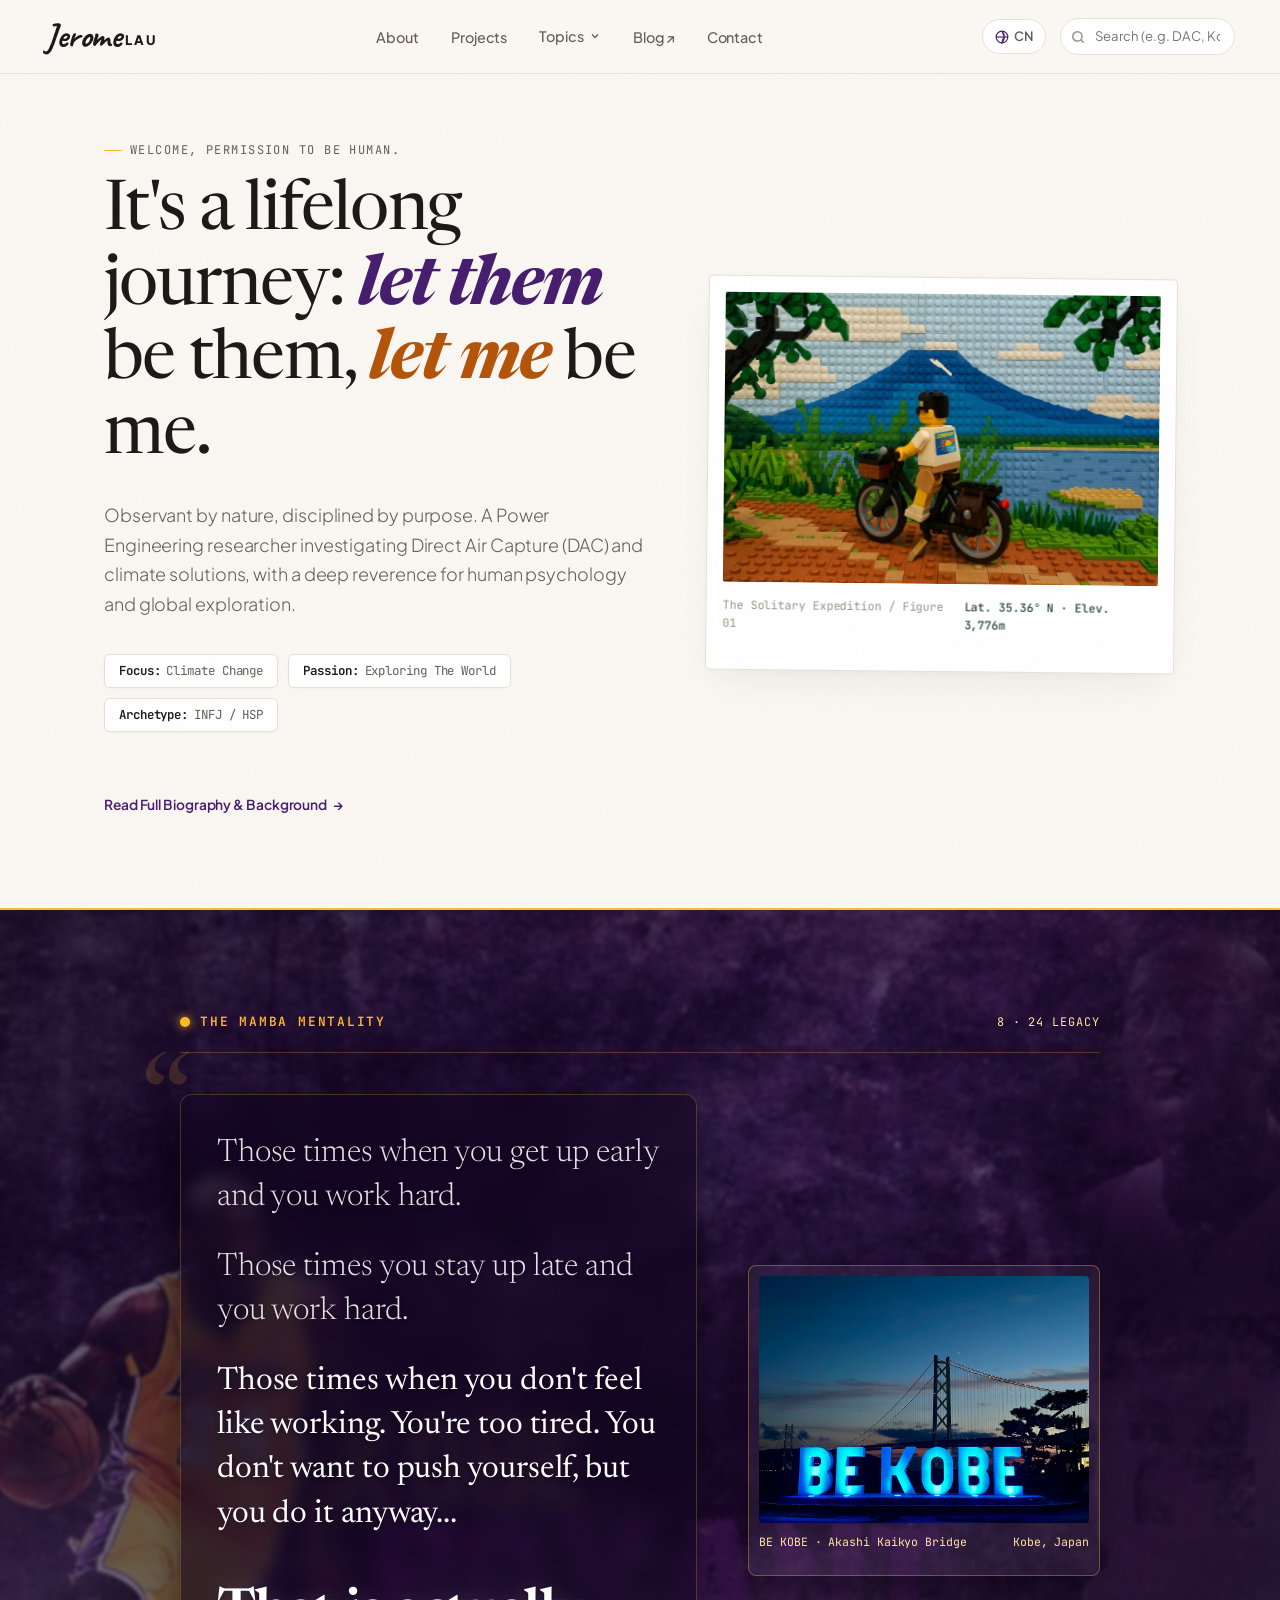
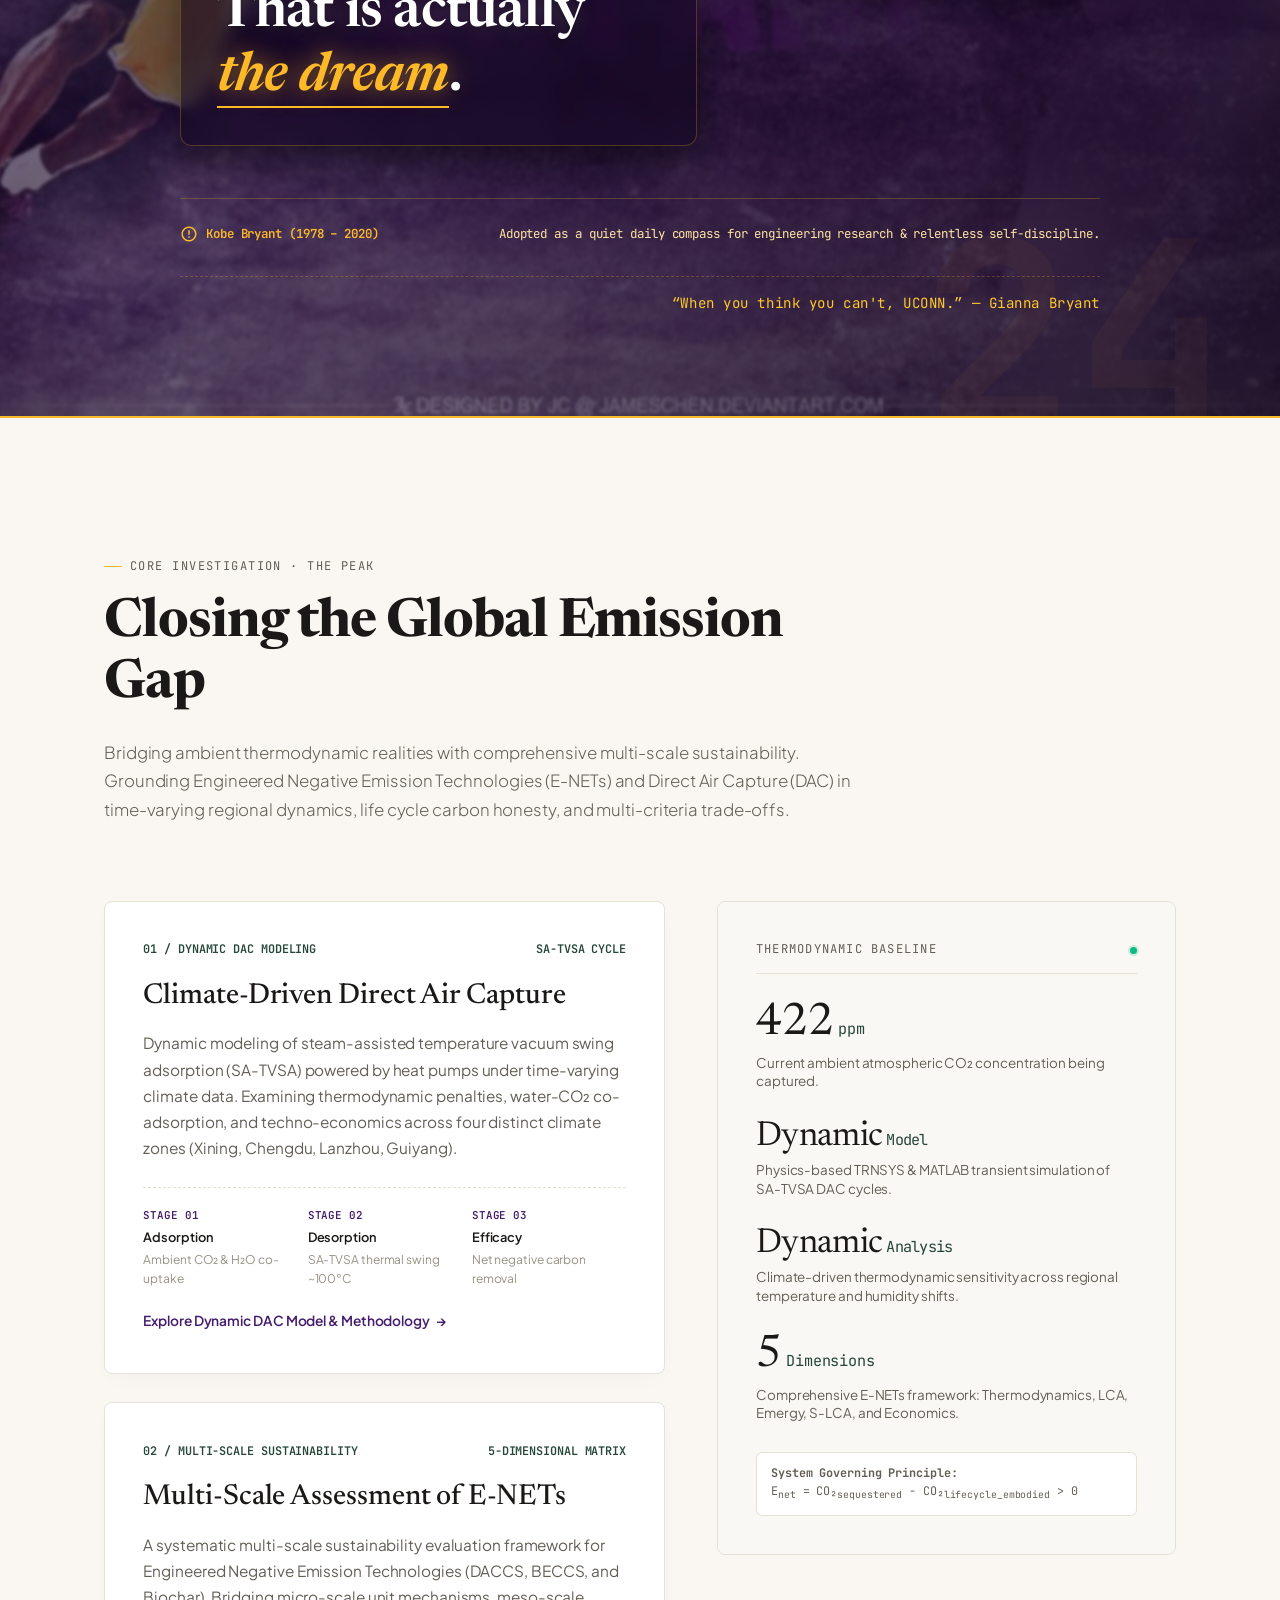
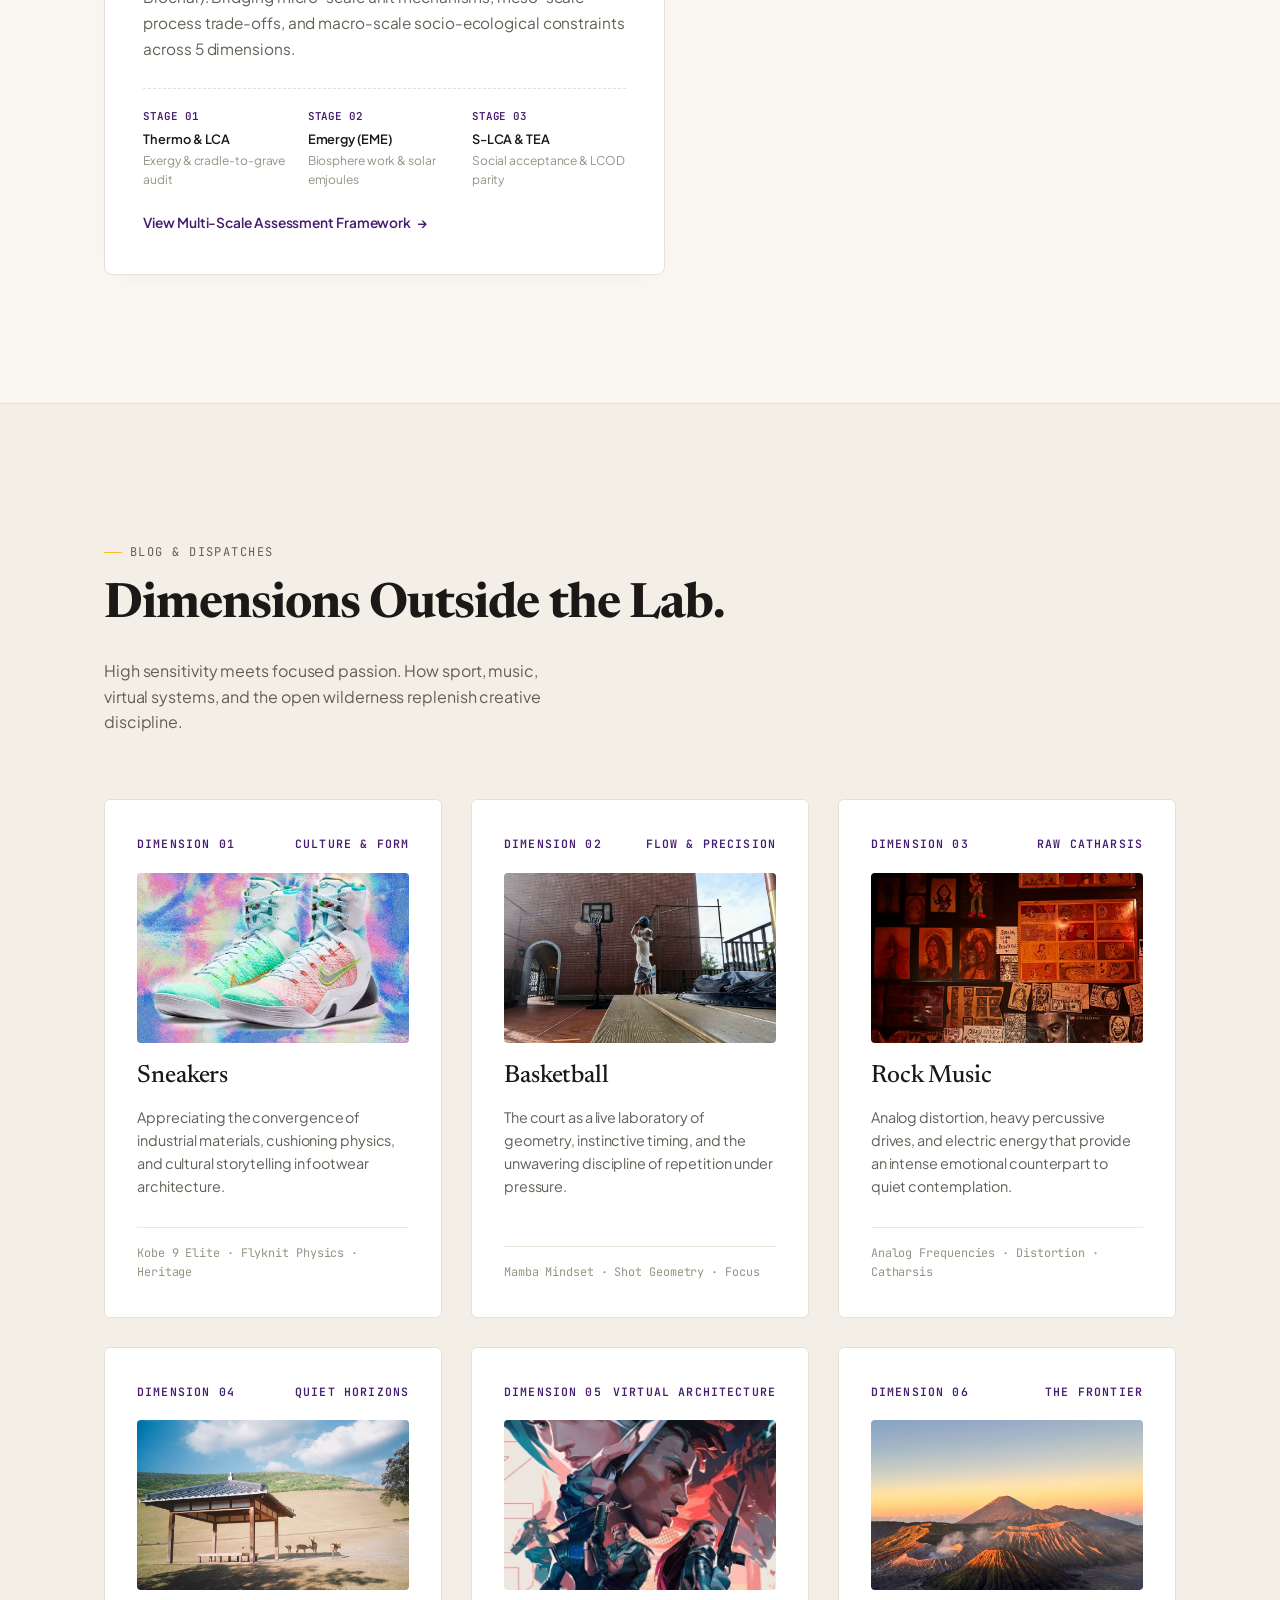
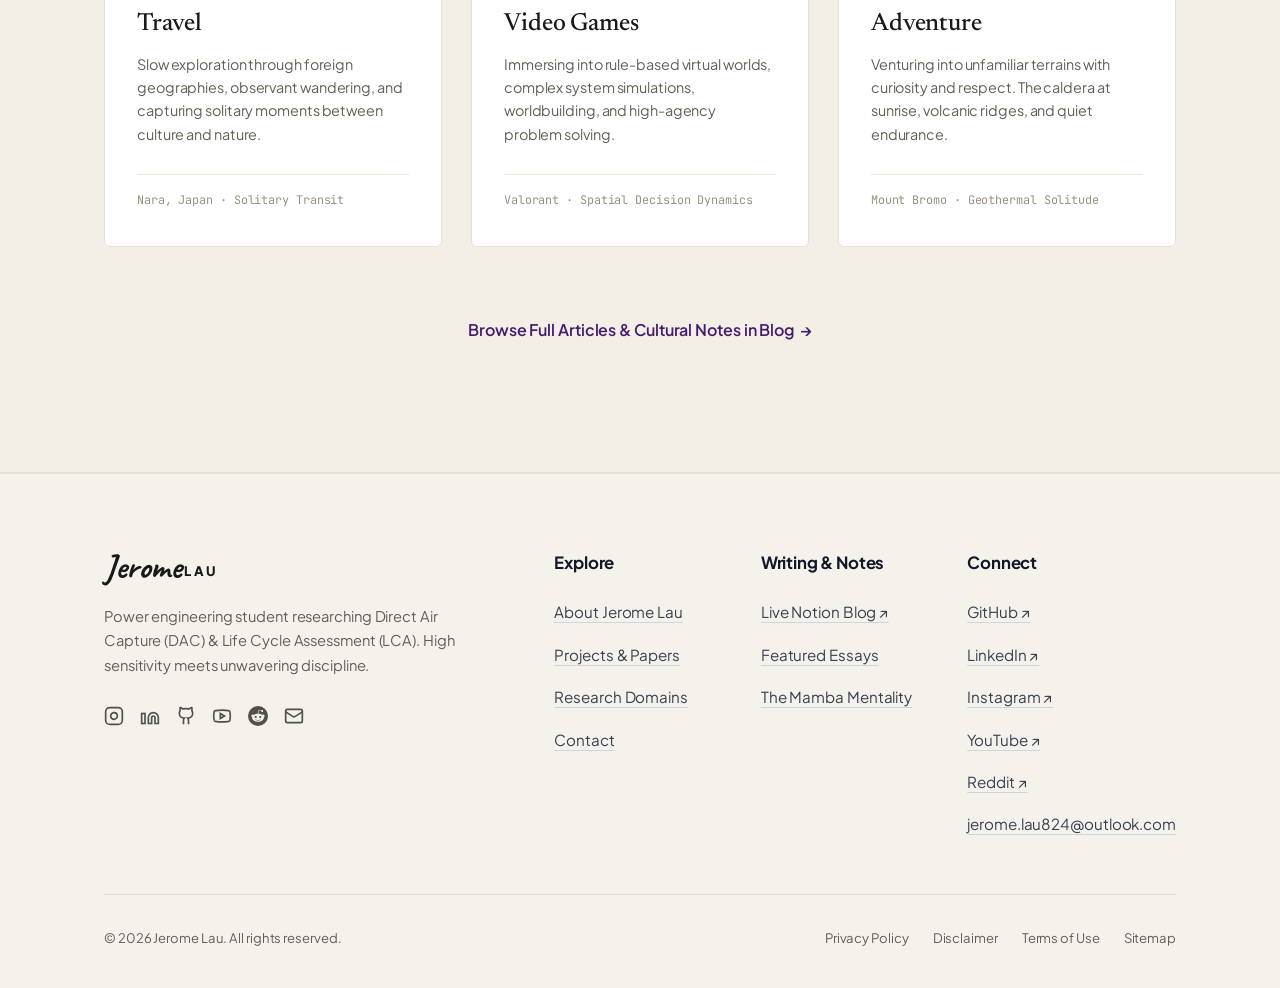
==== commit 5f190a1c: "fix: change EN lang button to CN, fix scroll progress overlay bug on zh page, remove Indonesia trave" ====
--- a/index.html
+++ b/index.html
@@ -1109,7 +1109,7 @@
       <div class="nav-right-tools">
         <a href="index-zh.html" class="nav-lang-btn" title="切换至中文版">
           <svg width="14" height="14" viewBox="0 0 24 24" fill="none" stroke="currentColor" stroke-width="2"><circle cx="12" cy="12" r="10"></circle><line x1="2" y1="12" x2="22" y2="12"></line><path d="M12 2a15.3 15.3 0 0 1 4 10 15.3 15.3 0 0 1-4 10 15.3 15.3 0 0 1 4-10z"></path></svg>
-          <span>中文</span>
+          <span>CN</span>
         </a>
 
         <div class="nav-search-wrap">
@@ -1139,7 +1139,7 @@
           <span style="font-size:0.85rem; color:var(--sc-ink-soft);">Language / 语言:</span>
           <a href="index-zh.html" class="mobile-lang-pill">
             <svg width="14" height="14" viewBox="0 0 24 24" fill="none" stroke="currentColor" stroke-width="2"><circle cx="12" cy="12" r="10"></circle><line x1="2" y1="12" x2="22" y2="12"></line><path d="M12 2a15.3 15.3 0 0 1 4 10 15.3 15.3 0 0 1-4 10 15.3 15.3 0 0 1 4-10z"></path></svg>
-            <span>切换至中文版本</span>
+            <span>中文版 (CN)</span>
           </a>
         </div>
         <div class="mobile-nav-footer">
@@ -1568,7 +1568,7 @@
             <ul class="footer-col-links" style="list-style: none !important; padding: 0 !important; margin: 0 !important;">
               <li style="list-style: none !important; margin-bottom: 0.85rem;"><a href="https://notionnext-website.vercel.app/" target="_blank" rel="noopener noreferrer" class="footer-text-link">Live Notion Blog &#x2197;</a></li>
               <li style="list-style: none !important; margin-bottom: 0.85rem;"><a href="blog.html" class="footer-text-link">Featured Essays</a></li>
-              <li style="list-style: none !important; margin-bottom: 0.85rem;"><a href="index.html#the-creed" class="footer-text-link">The Mamba Creed</a></li>
+              <li style="list-style: none !important; margin-bottom: 0.85rem;"><a href="index.html#the-creed" class="footer-text-link">The Mamba Mentality</a></li>
             </ul>
           </div>
 
